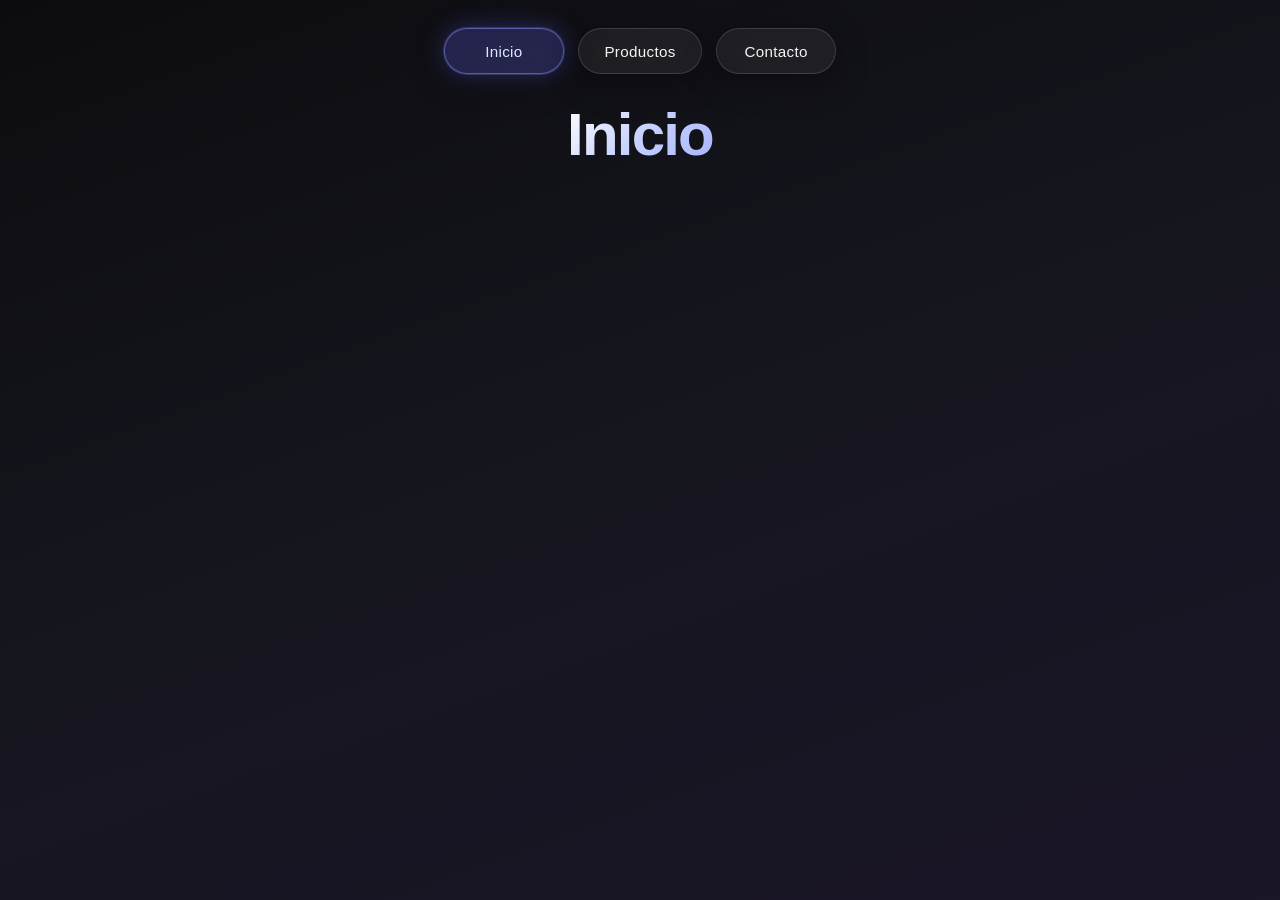
==== index.html @ f9315871 "Add files via upload" ====
<!DOCTYPE html>
<html lang="es">
<head>
  <meta charset="UTF-8">
  <meta name="viewport" content="width=device-width, initial-scale=1.0">
  <title>Inicio</title>
  <link rel="stylesheet" href="styles.css">
</head>
<body>
  <main class="page">
    <nav class="nav-buttons" aria-label="Navegación principal">
      <a class="btn active" href="index.html">Inicio</a>
      <a class="btn" href="productos.html">Productos</a>
      <a class="btn" href="contacto.html">Contacto</a>
    </nav>
    <h1>Inicio</h1>
  </main>
</body>
</html>
---- styles.css ----
/* Sitio web sencillo — estilos compartidos */

*,
*::before,
*::after {
  box-sizing: border-box;
  margin: 0;
  padding: 0;
}

:root {
  --bg-start: #0c0c10;
  --bg-end: #16161f;
  --text: #f5f5f7;
  --btn-bg: rgba(255, 255, 255, 0.06);
  --btn-border: rgba(255, 255, 255, 0.14);
  --btn-hover-bg: rgba(255, 255, 255, 0.12);
  --btn-hover-border: rgba(255, 255, 255, 0.28);
  --btn-active-bg: rgba(99, 102, 241, 0.25);
  --btn-active-border: rgba(129, 140, 248, 0.55);
  --accent: #818cf8;
  --shadow: 0 8px 32px rgba(0, 0, 0, 0.35);
  --radius: 999px;
  --transition: 0.2s ease;
}

html {
  height: 100%;
}

body {
  min-height: 100%;
  font-family:
    -apple-system,
    BlinkMacSystemFont,
    "Segoe UI",
    Roboto,
    "Helvetica Neue",
    Arial,
    sans-serif;
  color: var(--text);
  background: linear-gradient(160deg, var(--bg-start) 0%, var(--bg-end) 50%, #1a1528 100%);
  background-attachment: fixed;
  display: flex;
  flex-direction: column;
  align-items: center;
  padding: 1.5rem 1.25rem 2rem;
  -webkit-font-smoothing: antialiased;
}

.page {
  width: 100%;
  max-width: 40rem;
  text-align: center;
  display: flex;
  flex-direction: column;
  align-items: center;
  gap: 1.75rem;
}

/* Navegación arriba */
.nav-buttons {
  display: flex;
  flex-wrap: wrap;
  justify-content: center;
  gap: 0.875rem;
  width: 100%;
  padding-top: 0.25rem;
}

.btn {
  display: inline-flex;
  align-items: center;
  justify-content: center;
  min-width: 7.5rem;
  padding: 0.85rem 1.6rem;
  font-size: 0.95rem;
  font-weight: 500;
  letter-spacing: 0.02em;
  color: var(--text);
  text-decoration: none;
  background: var(--btn-bg);
  border: 1px solid var(--btn-border);
  border-radius: var(--radius);
  box-shadow: var(--shadow);
  backdrop-filter: blur(8px);
  transition:
    background var(--transition),
    border-color var(--transition),
    transform var(--transition),
    box-shadow var(--transition);
  cursor: pointer;
}

.btn:hover {
  background: var(--btn-hover-bg);
  border-color: var(--btn-hover-border);
  transform: translateY(-2px);
  box-shadow: 0 12px 40px rgba(0, 0, 0, 0.4);
}

.btn:active {
  transform: translateY(0);
}

.btn:focus-visible {
  outline: 2px solid var(--accent);
  outline-offset: 3px;
}

/* Página actual — iluminado */
.btn.active {
  background: var(--btn-active-bg);
  border-color: var(--btn-active-border);
  color: #e0e7ff;
  box-shadow:
    0 0 0 1px rgba(129, 140, 248, 0.25),
    0 0 24px rgba(99, 102, 241, 0.35),
    var(--shadow);
}

.btn.active:hover {
  background: rgba(99, 102, 241, 0.35);
  border-color: rgba(165, 180, 252, 0.7);
  transform: none;
}

/* Título debajo de los botones */
h1 {
  font-size: clamp(2.5rem, 8vw, 3.75rem);
  font-weight: 700;
  letter-spacing: -0.03em;
  line-height: 1.1;
  background: linear-gradient(135deg, #ffffff 0%, #c7d2fe 50%, #a5b4fc 100%);
  -webkit-background-clip: text;
  background-clip: text;
  -webkit-text-fill-color: transparent;
}
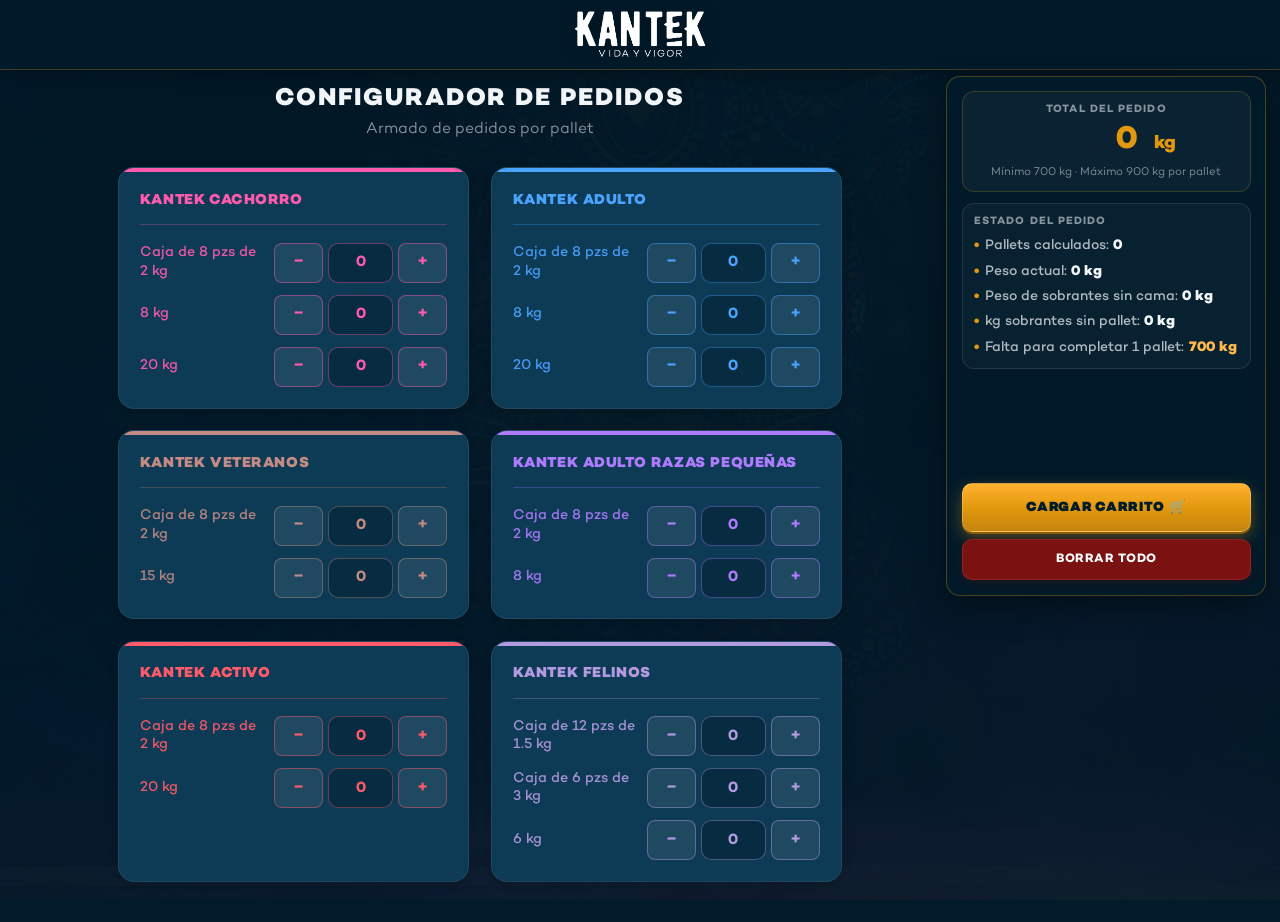
==== commit 323534d6: "Add files via upload Página de pedidos" ====
--- a/index.html
+++ b/index.html
@@ -3,17 +3,1322 @@
 <head>
   <meta charset="UTF-8">
   <meta name="viewport" content="width=device-width, initial-scale=1.0">
-  <title>Inicio</title>
+  <title>KANTEK · Configurador de Pedidos</title>
   <link rel="stylesheet" href="styles.css">
 </head>
-<body>
-  <main class="page">
-    <nav class="nav-buttons" aria-label="Navegación principal">
-      <a class="btn active" href="index.html">Inicio</a>
-      <a class="btn" href="productos.html">Productos</a>
-      <a class="btn" href="contacto.html">Contacto</a>
-    </nav>
-    <h1>Inicio</h1>
+<body class="configurador">
+  <div class="page-bg" aria-hidden="true"></div>
+
+  <header class="top-bar">
+    <img
+      class="top-bar-logo"
+      src="assets/kantek-logo.png"
+      alt="KANTEK"
+      width="180"
+      height="68"
+    >
+  </header>
+
+  <aside class="sidebar" aria-label="Resumen y acciones del pedido">
+    <div class="sidebar-section sidebar-total-block">
+      <span class="resumen-label">Total del pedido</span>
+      <span class="resumen-valor">
+        <span class="total-kg-slot"><span id="total-kg">0</span></span>
+        <span class="total-kg-unit">kg</span>
+      </span>
+      <span class="resumen-limites">Mínimo 700 kg · Máximo 900 kg por pallet</span>
+    </div>
+
+    <div
+      id="pallet-status"
+      class="pallet-status pallet-status--empty"
+      role="status"
+      aria-live="polite"
+    >
+      <p class="pallet-status__title">Estado del pedido</p>
+      <p class="pallet-status__body">Agrega productos para ver el armado por pallets.</p>
+    </div>
+
+    <div class="sidebar-actions">
+      <button type="button" class="btn-cargar" id="btn-cargar">CARGAR CARRITO 🛒</button>
+      <button type="button" class="btn-borrar" id="btn-borrar">BORRAR TODO</button>
+    </div>
+  </aside>
+
+  <div
+    id="validacion-msg"
+    class="validacion-msg"
+    role="status"
+    aria-live="polite"
+    hidden
+  ></div>
+
+  <main class="config-page">
+    <div class="page-intro">
+      <h1 class="config-title">Configurador de Pedidos</h1>
+      <p class="config-subtitle">Armado de pedidos por pallet</p>
+    </div>
+
+    <section class="productos" aria-label="Productos disponibles">
+      <!-- KANTEK Cachorro -->
+      <article class="producto-card" data-line="cachorro">
+        <div class="producto-card__accent" aria-hidden="true"></div>
+        <h2 class="producto-nombre">KANTEK Cachorro</h2>
+        <div class="presentaciones">
+          <div class="presentacion">
+            <span class="presentacion-peso">Caja de 8 pzs de 2 kg</span>
+            <div class="qty-controls">
+              <button type="button" class="btn-qty btn-minus" tabindex="-1" aria-label="Restar cantidad">−</button>
+              <input type="number" min="0" step="1" value="0" data-product="cachorro" data-kg="16" data-piece-kg="2" aria-label="Cantidad de cajas KANTEK Cachorro 2 kg">
+              <button type="button" class="btn-qty btn-plus" tabindex="-1" aria-label="Sumar cantidad">+</button>
+            </div>
+          </div>
+          <div class="presentacion">
+            <span class="presentacion-peso">8 kg</span>
+            <div class="qty-controls">
+              <button type="button" class="btn-qty btn-minus" tabindex="-1" aria-label="Restar cantidad">−</button>
+              <input type="number" min="0" step="1" value="0" data-product="cachorro" data-kg="8" data-piece-kg="8" aria-label="Cantidad de bolsas KANTEK Cachorro 8 kg">
+              <button type="button" class="btn-qty btn-plus" tabindex="-1" aria-label="Sumar cantidad">+</button>
+            </div>
+          </div>
+          <div class="presentacion">
+            <span class="presentacion-peso">20 kg</span>
+            <div class="qty-controls">
+              <button type="button" class="btn-qty btn-minus" tabindex="-1" aria-label="Restar cantidad">−</button>
+              <input type="number" min="0" step="1" value="0" data-product="cachorro" data-kg="20" data-piece-kg="20" aria-label="Cantidad de bolsas KANTEK Cachorro 20 kg">
+              <button type="button" class="btn-qty btn-plus" tabindex="-1" aria-label="Sumar cantidad">+</button>
+            </div>
+          </div>
+        </div>
+      </article>
+
+      <!-- KANTEK Adulto -->
+      <article class="producto-card" data-line="adulto">
+        <div class="producto-card__accent" aria-hidden="true"></div>
+        <h2 class="producto-nombre">KANTEK Adulto</h2>
+        <div class="presentaciones">
+          <div class="presentacion">
+            <span class="presentacion-peso">Caja de 8 pzs de 2 kg</span>
+            <div class="qty-controls">
+              <button type="button" class="btn-qty btn-minus" tabindex="-1" aria-label="Restar cantidad">−</button>
+              <input type="number" min="0" step="1" value="0" data-product="adulto" data-kg="16" data-piece-kg="2" aria-label="Cantidad de cajas KANTEK Adulto 2 kg">
+              <button type="button" class="btn-qty btn-plus" tabindex="-1" aria-label="Sumar cantidad">+</button>
+            </div>
+          </div>
+          <div class="presentacion">
+            <span class="presentacion-peso">8 kg</span>
+            <div class="qty-controls">
+              <button type="button" class="btn-qty btn-minus" tabindex="-1" aria-label="Restar cantidad">−</button>
+              <input type="number" min="0" step="1" value="0" data-product="adulto" data-kg="8" data-piece-kg="8" aria-label="Cantidad de bolsas KANTEK Adulto 8 kg">
+              <button type="button" class="btn-qty btn-plus" tabindex="-1" aria-label="Sumar cantidad">+</button>
+            </div>
+          </div>
+          <div class="presentacion">
+            <span class="presentacion-peso">20 kg</span>
+            <div class="qty-controls">
+              <button type="button" class="btn-qty btn-minus" tabindex="-1" aria-label="Restar cantidad">−</button>
+              <input type="number" min="0" step="1" value="0" data-product="adulto" data-kg="20" data-piece-kg="20" aria-label="Cantidad de bolsas KANTEK Adulto 20 kg">
+              <button type="button" class="btn-qty btn-plus" tabindex="-1" aria-label="Sumar cantidad">+</button>
+            </div>
+          </div>
+        </div>
+      </article>
+
+      <!-- KANTEK Veteranos -->
+      <article class="producto-card" data-line="veteranos">
+        <div class="producto-card__accent" aria-hidden="true"></div>
+        <h2 class="producto-nombre">KANTEK Veteranos</h2>
+        <div class="presentaciones">
+          <div class="presentacion">
+            <span class="presentacion-peso">Caja de 8 pzs de 2 kg</span>
+            <div class="qty-controls">
+              <button type="button" class="btn-qty btn-minus" tabindex="-1" aria-label="Restar cantidad">−</button>
+              <input type="number" min="0" step="1" value="0" data-product="veteranos" data-kg="16" data-piece-kg="2" aria-label="Cantidad de cajas KANTEK Veteranos 2 kg">
+              <button type="button" class="btn-qty btn-plus" tabindex="-1" aria-label="Sumar cantidad">+</button>
+            </div>
+          </div>
+          <div class="presentacion">
+            <span class="presentacion-peso">15 kg</span>
+            <div class="qty-controls">
+              <button type="button" class="btn-qty btn-minus" tabindex="-1" aria-label="Restar cantidad">−</button>
+              <input type="number" min="0" step="1" value="0" data-product="veteranos" data-kg="15" data-piece-kg="15" aria-label="Cantidad de bolsas KANTEK Veteranos 15 kg">
+              <button type="button" class="btn-qty btn-plus" tabindex="-1" aria-label="Sumar cantidad">+</button>
+            </div>
+          </div>
+        </div>
+      </article>
+
+      <!-- KANTEK Adulto Razas Pequeñas -->
+      <article class="producto-card" data-line="razas-pequenas">
+        <div class="producto-card__accent" aria-hidden="true"></div>
+        <h2 class="producto-nombre">KANTEK Adulto Razas Pequeñas</h2>
+        <div class="presentaciones">
+          <div class="presentacion">
+            <span class="presentacion-peso">Caja de 8 pzs de 2 kg</span>
+            <div class="qty-controls">
+              <button type="button" class="btn-qty btn-minus" tabindex="-1" aria-label="Restar cantidad">−</button>
+              <input type="number" min="0" step="1" value="0" data-product="razas-pequenas" data-kg="16" data-piece-kg="2" aria-label="Cantidad de cajas KANTEK Adulto Razas Pequeñas 2 kg">
+              <button type="button" class="btn-qty btn-plus" tabindex="-1" aria-label="Sumar cantidad">+</button>
+            </div>
+          </div>
+          <div class="presentacion">
+            <span class="presentacion-peso">8 kg</span>
+            <div class="qty-controls">
+              <button type="button" class="btn-qty btn-minus" tabindex="-1" aria-label="Restar cantidad">−</button>
+              <input type="number" min="0" step="1" value="0" data-product="razas-pequenas" data-kg="8" data-piece-kg="8" aria-label="Cantidad de bolsas KANTEK Adulto Razas Pequeñas 8 kg">
+              <button type="button" class="btn-qty btn-plus" tabindex="-1" aria-label="Sumar cantidad">+</button>
+            </div>
+          </div>
+        </div>
+      </article>
+
+      <!-- KANTEK Activo -->
+      <article class="producto-card" data-line="activo">
+        <div class="producto-card__accent" aria-hidden="true"></div>
+        <h2 class="producto-nombre">KANTEK Activo</h2>
+        <div class="presentaciones">
+          <div class="presentacion">
+            <span class="presentacion-peso">Caja de 8 pzs de 2 kg</span>
+            <div class="qty-controls">
+              <button type="button" class="btn-qty btn-minus" tabindex="-1" aria-label="Restar cantidad">−</button>
+              <input type="number" min="0" step="1" value="0" data-product="activo" data-kg="16" data-piece-kg="2" aria-label="Cantidad de cajas KANTEK Activo 2 kg">
+              <button type="button" class="btn-qty btn-plus" tabindex="-1" aria-label="Sumar cantidad">+</button>
+            </div>
+          </div>
+          <div class="presentacion">
+            <span class="presentacion-peso">20 kg</span>
+            <div class="qty-controls">
+              <button type="button" class="btn-qty btn-minus" tabindex="-1" aria-label="Restar cantidad">−</button>
+              <input type="number" min="0" step="1" value="0" data-product="activo" data-kg="20" data-piece-kg="20" aria-label="Cantidad de bolsas KANTEK Activo 20 kg">
+              <button type="button" class="btn-qty btn-plus" tabindex="-1" aria-label="Sumar cantidad">+</button>
+            </div>
+          </div>
+        </div>
+      </article>
+
+      <!-- KANTEK Felinos -->
+      <article class="producto-card" data-line="felinos">
+        <div class="producto-card__accent" aria-hidden="true"></div>
+        <h2 class="producto-nombre">KANTEK Felinos</h2>
+        <div class="presentaciones">
+          <div class="presentacion">
+            <span class="presentacion-peso">Caja de 12 pzs de 1.5 kg</span>
+            <div class="qty-controls">
+              <button type="button" class="btn-qty btn-minus" tabindex="-1" aria-label="Restar cantidad">−</button>
+              <input type="number" min="0" step="1" value="0" data-product="felinos" data-kg="18" data-piece-kg="1.5" aria-label="Cantidad de cajas KANTEK Felinos 1.5 kg">
+              <button type="button" class="btn-qty btn-plus" tabindex="-1" aria-label="Sumar cantidad">+</button>
+            </div>
+          </div>
+          <div class="presentacion">
+            <span class="presentacion-peso">Caja de 6 pzs de 3 kg</span>
+            <div class="qty-controls">
+              <button type="button" class="btn-qty btn-minus" tabindex="-1" aria-label="Restar cantidad">−</button>
+              <input type="number" min="0" step="1" value="0" data-product="felinos" data-kg="18" data-piece-kg="3" aria-label="Cantidad de cajas KANTEK Felinos 3 kg">
+              <button type="button" class="btn-qty btn-plus" tabindex="-1" aria-label="Sumar cantidad">+</button>
+            </div>
+          </div>
+          <div class="presentacion">
+            <span class="presentacion-peso">6 kg</span>
+            <div class="qty-controls">
+              <button type="button" class="btn-qty btn-minus" tabindex="-1" aria-label="Restar cantidad">−</button>
+              <input type="number" min="0" step="1" value="0" data-product="felinos" data-kg="6" data-piece-kg="6" aria-label="Cantidad de bolsas KANTEK Felinos 6 kg">
+              <button type="button" class="btn-qty btn-plus" tabindex="-1" aria-label="Sumar cantidad">+</button>
+            </div>
+          </div>
+        </div>
+      </article>
+    </section>
   </main>
+
+  <!-- Modal cargar carrito -->
+  <div
+    id="modal-finalizar"
+    class="modal"
+    hidden
+    role="dialog"
+    aria-modal="true"
+    aria-labelledby="modal-finalizar-titulo"
+  >
+    <div class="modal__backdrop" data-modal-close></div>
+    <div class="modal__panel">
+      <h2 id="modal-finalizar-titulo" class="modal__title">Cargar carrito</h2>
+      <div class="modal__summary">
+        <p class="modal__summary-line">
+          Cantidad de tarimas:
+          <strong id="modal-tarimas">0</strong>
+        </p>
+        <p class="modal__summary-line">
+          Total de kilogramos:
+          <strong id="modal-total-kg">0</strong> kg
+        </p>
+        <p class="modal__summary-line">
+          kg sobrantes sin pallet:
+          <strong id="modal-sobrantes-pallet">0</strong> kg
+        </p>
+      </div>
+      <p id="modal-alerta-sobrantes" class="modal__alerta" hidden>
+        ALERTA: Los kg sin pallet se enviarán en un pallet aparte con cobro de flete completo.
+      </p>
+      <p class="modal__text" id="modal-finalizar-texto">
+        ¿Confirmas cargar este pedido al carrito?
+      </p>
+      <div class="modal__actions">
+        <button type="button" class="btn-modal btn-modal--confirm" id="btn-modal-si">
+          Sí, cargar.
+        </button>
+        <button type="button" class="btn-modal btn-modal--cancel" id="btn-modal-no" data-modal-close>
+          Cancelar
+        </button>
+      </div>
+    </div>
+  </div>
+
+  <script src="https://cdn.sheetjs.com/xlsx-0.20.3/package/dist/xlsx.full.min.js"></script>
+  <script>
+    (function () {
+      const MIN_PALLET_KG = 700;
+      const MAX_PALLET_KG = 900;
+      const TARIMA_M = 0.13;
+      const MAX_PALLET_HEIGHT_M = 1.7;
+      const MAX_STACK_M = MAX_PALLET_HEIGHT_M - TARIMA_M; // 1.57 m de camas
+
+      /**
+       * Definición de camas / medias camas.
+       * qty = unidades del configurador (bolsas o cajas según tipo).
+       * Las medias camas usan la misma altura de capa que la cama completa.
+       */
+      const BED_TYPES = [
+        {
+          id: 'A',
+          invKey: 'bag20',
+          fullQty: 5,
+          halfQty: 0,
+          height: 0.16,
+          unitKg: 20,
+          name: 'Cama A',
+          unitName: 'piezas de 20 kg',
+        },
+        {
+          id: 'B',
+          invKey: 'bag15',
+          fullQty: 6,
+          halfQty: 3,
+          height: 0.12,
+          unitKg: 15,
+          name: 'Cama B',
+          unitName: 'piezas de 15 kg',
+        },
+        {
+          id: 'C',
+          invKey: 'bag8',
+          fullQty: 8,
+          halfQty: 4,
+          height: 0.12,
+          unitKg: 8,
+          name: 'Cama C',
+          unitName: 'piezas de 8 kg',
+        },
+        {
+          id: 'D',
+          invKey: 'bag6',
+          fullQty: 12,
+          halfQty: 6,
+          height: 0.12,
+          unitKg: 6,
+          name: 'Cama D',
+          unitName: 'piezas de 6 kg',
+        },
+        {
+          id: 'E',
+          invKey: 'box2',
+          fullQty: 6,
+          halfQty: 3,
+          height: 0.24,
+          unitKg: 16, // caja de 8 × 2 kg
+          name: 'Cama E',
+          unitName: 'cajas de 2 kg',
+        },
+        {
+          id: 'F',
+          invKey: 'box1_5',
+          fullQty: 6,
+          halfQty: 3,
+          height: 0.24,
+          unitKg: 18, // caja de 12 × 1.5 kg
+          name: 'Cama F',
+          unitName: 'cajas de 1.5 kg',
+        },
+        {
+          id: 'G',
+          invKey: 'box3',
+          fullQty: 6,
+          halfQty: 3,
+          height: 0.24,
+          unitKg: 18, // caja de 6 × 3 kg
+          name: 'Cama G',
+          unitName: 'cajas de 3 kg',
+        },
+      ];
+
+      const inputs = document.querySelectorAll('.presentaciones input[type="number"]');
+      const totalEl = document.getElementById('total-kg');
+      const palletStatusEl = document.getElementById('pallet-status');
+      const btnBorrar = document.getElementById('btn-borrar');
+      const btnCargar = document.getElementById('btn-cargar');
+      const msgEl = document.getElementById('validacion-msg');
+      const modal = document.getElementById('modal-finalizar');
+      const modalTotalEl = document.getElementById('modal-total-kg');
+      const modalTarimasEl = document.getElementById('modal-tarimas');
+      const modalSobrantesEl = document.getElementById('modal-sobrantes-pallet');
+      const modalAlertaSobrantes = document.getElementById('modal-alerta-sobrantes');
+      const btnModalSi = document.getElementById('btn-modal-si');
+
+      /** Formatea números con coma en millares (ej. 1,200 o 1,234.5). */
+      function formatNumber(value) {
+        const n = Number(value);
+        if (isNaN(n)) return '0';
+
+        const isInt = Number.isInteger(n) || Math.abs(n - Math.round(n)) < 1e-9;
+        const fixed = isInt ? String(Math.round(n)) : n.toFixed(1).replace(/\.0$/, '');
+        const parts = fixed.split('.');
+        parts[0] = parts[0].replace(/\B(?=(\d{3})+(?!\d))/g, ',');
+        return parts.join('.');
+      }
+
+      function formatKg(value) {
+        return formatNumber(value);
+      }
+
+      function roundKg(value) {
+        return Math.round(value * 10) / 10;
+      }
+
+      function palletWord(n) {
+        return n === 1 ? 'pallet' : 'pallets';
+      }
+
+      /**
+       * N pallets válidos si N*700 <= total <= N*900.
+       * Devuelve el mayor N válido, o 0 si no hay ninguno.
+       */
+      function getValidPalletCount(total) {
+        if (total < MIN_PALLET_KG) return 0;
+        const maxN = Math.floor(total / MIN_PALLET_KG);
+        const minN = Math.ceil(total / MAX_PALLET_KG);
+        if (minN > maxN || maxN < 1) return 0;
+        for (let n = maxN; n >= minN; n--) {
+          if (total >= n * MIN_PALLET_KG && total <= n * MAX_PALLET_KG) {
+            return n;
+          }
+        }
+        return 0;
+      }
+
+      /**
+       * Pallets completos (flete subsidiado): cada uno entre 700 y 900 kg.
+       * - Si el total cae en un rango válido N×700…N×900 → N.
+       * - Si no: se pueden llenar floor(total/700) pallets hasta 900 kg c/u.
+       */
+      function getPalletsCompletos(total) {
+        if (total < MIN_PALLET_KG) return 0;
+        const validN = getValidPalletCount(total);
+        if (validN >= 1) return validN;
+        return Math.floor(total / MIN_PALLET_KG);
+      }
+
+      /** @deprecated alias */
+      function getCompletePalletCount(total) {
+        return getPalletsCompletos(total);
+      }
+
+      /**
+       * kg sobrantes sin pallet completo (pallet incompleto, flete completo).
+       * Tras armar el máximo de pallets completos (máx. 900 kg c/u), el resto.
+       * Si el total ya forma N pallets válidos → 0.
+       */
+      function getKgSobrantesSinPallet(total) {
+        if (total <= 0) return 0;
+        if (getValidPalletCount(total) >= 1) return 0;
+
+        const completos = getPalletsCompletos(total);
+        if (completos < 1) {
+          // Todo el peso es un pallet incompleto (no llega a 700 kg)
+          return roundKg(total);
+        }
+
+        const maxLoadCompletos = completos * MAX_PALLET_KG;
+        return roundKg(Math.max(0, total - maxLoadCompletos));
+      }
+
+      /**
+       * Pallets calculados = pallets completos + 1 si hay sobrantes (pallet incompleto).
+       */
+      function getPalletsCalculados(total) {
+        const completos = getPalletsCompletos(total);
+        const sobrantes = getKgSobrantesSinPallet(total);
+        return completos + (sobrantes > 0 ? 1 : 0);
+      }
+
+      /**
+       * kg que faltan para el siguiente número de pallets COMPLETOS
+       * (no considera el pallet incompleto de sobrantes).
+       */
+      function getFaltanParaSiguienteCompleto(total) {
+        const completos = getPalletsCompletos(total);
+        const nextCompletos = completos + 1;
+        const nextMin = nextCompletos * MIN_PALLET_KG;
+        return {
+          nextN: nextCompletos,
+          faltan: roundKg(Math.max(0, nextMin - total)),
+        };
+      }
+
+      function normalizeValue(input) {
+        const n = parseInt(input.value, 10);
+        if (isNaN(n) || n < 0) {
+          input.value = 0;
+          return 0;
+        }
+        input.value = n;
+        return n;
+      }
+
+      function getTotalKg() {
+        let total = 0;
+        inputs.forEach(function (input) {
+          const qty = parseInt(input.value, 10);
+          const kg = parseFloat(input.dataset.kg);
+          if (!isNaN(qty) && qty > 0 && !isNaN(kg)) {
+            total += qty * kg;
+          }
+        });
+        return Math.round(total * 10) / 10;
+      }
+
+      /** Inventario agrupado por tipo de presentación (cama). */
+      function getInventoryByBedType() {
+        const inv = {
+          bag20: 0,
+          bag15: 0,
+          bag8: 0,
+          bag6: 0,
+          box2: 0,
+          box1_5: 0,
+          box3: 0,
+        };
+
+        inputs.forEach(function (input) {
+          const qty = parseInt(input.value, 10);
+          if (isNaN(qty) || qty <= 0) return;
+          const pieceKg = parseFloat(input.dataset.pieceKg);
+          if (pieceKg === 20) inv.bag20 += qty;
+          else if (pieceKg === 15) inv.bag15 += qty;
+          else if (pieceKg === 8) inv.bag8 += qty;
+          else if (pieceKg === 6) inv.bag6 += qty;
+          else if (pieceKg === 2) inv.box2 += qty;
+          else if (pieceKg === 1.5) inv.box1_5 += qty;
+          else if (pieceKg === 3) inv.box3 += qty;
+        });
+
+        return inv;
+      }
+
+      /**
+       * Convierte inventario en camas y medias camas.
+       * Devuelve { beds, leftovers, summary }.
+       */
+      function buildBedsFromInventory(inv) {
+        const beds = [];
+        const leftovers = [];
+        const summary = [];
+
+        BED_TYPES.forEach(function (def) {
+          let qty = inv[def.invKey] || 0;
+          if (qty <= 0) return;
+
+          const fullCount = Math.floor(qty / def.fullQty);
+          qty -= fullCount * def.fullQty;
+
+          let halfCount = 0;
+          if (def.halfQty > 0 && qty >= def.halfQty) {
+            halfCount = Math.floor(qty / def.halfQty);
+            // como media es la mitad de full, a lo sumo 1 media tras restar fulls
+            if (halfCount > 1) halfCount = 1;
+            qty -= halfCount * def.halfQty;
+          }
+
+          for (let i = 0; i < fullCount; i++) {
+            beds.push({
+              id: def.id,
+              name: def.name,
+              half: false,
+              height: def.height,
+              label: def.name + ' completa',
+            });
+          }
+          for (let i = 0; i < halfCount; i++) {
+            beds.push({
+              id: def.id,
+              name: def.name,
+              half: true,
+              height: def.height,
+              label: 'Media ' + def.name,
+            });
+          }
+
+          if (fullCount > 0 || halfCount > 0) {
+            summary.push({
+              id: def.id,
+              full: fullCount,
+              half: halfCount,
+              name: def.name,
+            });
+          }
+
+          if (qty > 0) {
+            leftovers.push({
+              id: def.id,
+              qty: qty,
+              unitKg: def.unitKg,
+              unitName: def.unitName,
+              name: def.name,
+              fullQty: def.fullQty,
+              halfQty: def.halfQty,
+            });
+          }
+        });
+
+        return { beds: beds, leftovers: leftovers, summary: summary };
+      }
+
+      /** Kilogramos de unidades que no forman cama ni media cama. */
+      function getLeftoverWeightKg() {
+        const inv = getInventoryByBedType();
+        const built = buildBedsFromInventory(inv);
+        let kg = 0;
+        built.leftovers.forEach(function (lo) {
+          kg += lo.qty * (lo.unitKg || 0);
+        });
+        return roundKg(kg);
+      }
+
+      function formatHeight(m) {
+        return (Math.round(m * 100) / 100).toFixed(2) + ' m';
+      }
+
+      function roundMeters(m) {
+        return Math.round(m * 100) / 100;
+      }
+
+      /**
+       * Reparte todas las camas entre `numPallets` pallets de forma equilibrada
+       * (siempre al pallet con menor altura de camas acumulada).
+       * Cada pallet: altura total = suma de camas + tarima (0.13 m).
+       */
+      function distributeBedsToPallets(beds, numPallets) {
+        const n = Math.max(1, numPallets || 1);
+        const sorted = beds.slice().sort(function (a, b) {
+          return b.height - a.height;
+        });
+
+        const pallets = [];
+        for (let i = 0; i < n; i++) {
+          pallets.push({
+            stackM: 0,
+            totalM: TARIMA_M,
+            beds: [],
+          });
+        }
+
+        sorted.forEach(function (bed) {
+          let best = 0;
+          for (let p = 1; p < pallets.length; p++) {
+            if (pallets[p].stackM < pallets[best].stackM) best = p;
+          }
+          pallets[best].stackM = roundMeters(pallets[best].stackM + bed.height);
+          pallets[best].totalM = roundMeters(pallets[best].stackM + TARIMA_M);
+          pallets[best].beds.push(bed);
+        });
+
+        return pallets;
+      }
+
+      /**
+       * Calcula armado de camas + reparto en pallets.
+       * targetPallets: N preferido (masa válida o pallets posibles); si null, usa mínimo por altura.
+       */
+      function computePalletHeights(targetPallets) {
+        const inv = getInventoryByBedType();
+        const built = buildBedsFromInventory(inv);
+
+        if (built.beds.length === 0) {
+          return {
+            ok: false,
+            pallets: [],
+            leftovers: built.leftovers,
+            summary: built.summary,
+            note: built.leftovers.length
+              ? 'Unidades incompletas para camas'
+              : 'Sin camas',
+          };
+        }
+
+        let n = targetPallets;
+        if (n == null || n < 1) {
+          const totalStack = built.beds.reduce(function (s, b) {
+            return s + b.height;
+          }, 0);
+          n = Math.max(1, Math.ceil(totalStack / MAX_STACK_M - 1e-9));
+        }
+
+        const pallets = distributeBedsToPallets(built.beds, n);
+        const over = pallets.filter(function (p) {
+          return p.totalM > MAX_PALLET_HEIGHT_M + 1e-9;
+        });
+
+        return {
+          ok: built.leftovers.length === 0 && over.length === 0,
+          pallets: pallets,
+          leftovers: built.leftovers,
+          summary: built.summary,
+          over: over,
+          note:
+            built.leftovers.length > 0
+              ? 'Hay sobrantes sin cama'
+              : over.length > 0
+                ? 'Algún pallet supera 1.70 m'
+                : null,
+        };
+      }
+
+      /** Líneas con cantidad > 0, ordenadas por gramaje de pieza (mayor a menor). */
+      function getOrderLines() {
+        const lines = [];
+        document.querySelectorAll('.producto-card').forEach(function (card) {
+          const productEl = card.querySelector('.producto-nombre');
+          const product = productEl ? productEl.textContent.trim() : '';
+          card.querySelectorAll('.presentacion').forEach(function (row) {
+            const input = row.querySelector('input[type="number"]');
+            if (!input) return;
+            const qty = parseInt(input.value, 10);
+            if (isNaN(qty) || qty <= 0) return;
+            const unitKg = parseFloat(input.dataset.kg);
+            const pieceKg = parseFloat(input.dataset.pieceKg);
+            const presentacionEl = row.querySelector('.presentacion-peso');
+            const presentacion = presentacionEl
+              ? presentacionEl.textContent.trim()
+              : '';
+            const lineKg = Math.round(qty * unitKg * 10) / 10;
+            lines.push({
+              product: product,
+              presentacion: presentacion,
+              qty: qty,
+              kg: lineKg,
+              pieceKg: isNaN(pieceKg) ? unitKg : pieceKg,
+            });
+          });
+        });
+        lines.sort(function (a, b) {
+          if (b.pieceKg !== a.pieceKg) return b.pieceKg - a.pieceKg;
+          return a.product.localeCompare(b.product, 'es');
+        });
+        return lines;
+      }
+
+      function clearValidationMessage() {
+        if (!msgEl) return;
+        msgEl.hidden = true;
+        msgEl.textContent = '';
+        msgEl.classList.remove('validacion-msg--ok', 'validacion-msg--error');
+      }
+
+      function flashTotal() {
+        if (!totalEl) return;
+        totalEl.classList.remove('total-kg--flash');
+        // Reinicia la animación aunque el valor no cambie de clase
+        void totalEl.offsetWidth;
+        totalEl.classList.add('total-kg--flash');
+        window.clearTimeout(flashTotal._t);
+        flashTotal._t = window.setTimeout(function () {
+          totalEl.classList.remove('total-kg--flash');
+        }, 550);
+      }
+
+      function setPalletStatusMode(mode) {
+        if (!palletStatusEl) return;
+        palletStatusEl.classList.remove(
+          'pallet-status--empty',
+          'pallet-status--ok',
+          'pallet-status--warn',
+          'pallet-status--error'
+        );
+        palletStatusEl.classList.add('pallet-status--' + mode);
+      }
+
+      function el(tag, className, text) {
+        const node = document.createElement(tag);
+        if (className) node.className = className;
+        if (text != null) node.textContent = text;
+        return node;
+      }
+
+      function row(label, value, valueClass) {
+        const line = el('div', 'pallet-status__row');
+        line.appendChild(el('span', 'pallet-status__label', label));
+        line.appendChild(el('span', valueClass || 'pallet-status__value', value));
+        return line;
+      }
+
+      function note(text) {
+        return el('p', 'pallet-status__note', text);
+      }
+
+      /** Panel en vivo de estado del pedido. */
+      function updateLivePalletStatus(total) {
+        if (!palletStatusEl) return;
+        palletStatusEl.innerHTML = '';
+        palletStatusEl.appendChild(
+          el('p', 'pallet-status__title', 'Estado del pedido')
+        );
+
+        const validN = getValidPalletCount(total);
+        const palletsCompletos = getPalletsCompletos(total);
+        const palletsCalculados = getPalletsCalculados(total);
+        const faltaInfo = getFaltanParaSiguienteCompleto(total);
+        const leftoverCamaKg = getLeftoverWeightKg();
+        const sobrantesSinPallet = getKgSobrantesSinPallet(total);
+
+        if (total <= 0) {
+          setPalletStatusMode('empty');
+        } else if (validN >= 1 && leftoverCamaKg === 0 && sobrantesSinPallet === 0) {
+          setPalletStatusMode('ok');
+        } else {
+          setPalletStatusMode('warn');
+        }
+
+        const list = el('ul', 'pallet-status__list');
+
+        function addItem(label, value, extraClass) {
+          const li = el(
+            'li',
+            'pallet-status__item' + (extraClass ? ' ' + extraClass : '')
+          );
+          li.appendChild(el('span', 'pallet-status__bullet', '•'));
+          const text = el('span', 'pallet-status__item-text');
+          text.appendChild(el('span', 'pallet-status__item-label', label + ' '));
+          text.appendChild(el('span', 'pallet-status__item-value', value));
+          li.appendChild(text);
+          list.appendChild(li);
+        }
+
+        addItem('Pallets calculados:', String(palletsCalculados));
+        addItem('Peso actual:', formatKg(total) + ' kg');
+        addItem(
+          'Peso de sobrantes sin cama:',
+          formatKg(leftoverCamaKg) + ' kg',
+          leftoverCamaKg > 0 ? 'is-warn' : ''
+        );
+        addItem(
+          'kg sobrantes sin pallet:',
+          formatKg(sobrantesSinPallet) + ' kg',
+          sobrantesSinPallet > 0 ? 'is-warn' : ''
+        );
+
+        addItem(
+          'Falta para completar ' +
+            faltaInfo.nextN +
+            ' ' +
+            palletWord(faltaInfo.nextN) +
+            ':',
+          formatKg(faltaInfo.faltan) + ' kg',
+          faltaInfo.faltan > 0 ? 'is-warn' : ''
+        );
+
+        palletStatusEl.appendChild(list);
+      }
+
+      function updateTotal() {
+        const total = getTotalKg();
+        const formatted = formatKg(total);
+        const changed = totalEl && totalEl.textContent !== formatted;
+        if (totalEl) {
+          totalEl.textContent = formatted;
+          if (changed) flashTotal();
+        }
+        updateLivePalletStatus(total);
+        clearValidationMessage();
+      }
+
+      /** Cantidad de tarimas para modal / Excel: pallets calculados. */
+      function getPalletsPosibles(total) {
+        return getPalletsCalculados(total);
+      }
+
+      /** Pallets completos para armar camas en Excel (sin el incompleto). */
+      function getPalletsParaCamas(total) {
+        const completos = getPalletsCompletos(total);
+        return completos >= 1 ? completos : 0;
+      }
+
+      function pieceKgToInvKey(pieceKg) {
+        if (pieceKg === 20) return 'bag20';
+        if (pieceKg === 15) return 'bag15';
+        if (pieceKg === 8) return 'bag8';
+        if (pieceKg === 6) return 'bag6';
+        if (pieceKg === 2) return 'box2';
+        if (pieceKg === 1.5) return 'box1_5';
+        if (pieceKg === 3) return 'box3';
+        return null;
+      }
+
+      /** Líneas del pedido con inventario por tipo de cama. */
+      function getDetailedOrderLines() {
+        const lines = [];
+        document.querySelectorAll('.producto-card').forEach(function (card) {
+          const productEl = card.querySelector('.producto-nombre');
+          const product = productEl ? productEl.textContent.trim() : '';
+          card.querySelectorAll('.presentacion').forEach(function (row) {
+            const input = row.querySelector('input[type="number"]');
+            if (!input) return;
+            const qty = parseInt(input.value, 10);
+            if (isNaN(qty) || qty <= 0) return;
+            const pieceKg = parseFloat(input.dataset.pieceKg);
+            const unitKg = parseFloat(input.dataset.kg);
+            const invKey = pieceKgToInvKey(pieceKg);
+            if (!invKey) return;
+            const presentacionEl = row.querySelector('.presentacion-peso');
+            const presentacion = presentacionEl
+              ? presentacionEl.textContent.trim()
+              : '';
+            lines.push({
+              product: product,
+              presentacion: presentacion,
+              qty: qty,
+              remaining: qty,
+              pieceKg: pieceKg,
+              unitKg: unitKg,
+              invKey: invKey,
+            });
+          });
+        });
+        return lines;
+      }
+
+      /**
+       * Toma `need` unidades del pool de un invKey, priorizando productos.
+       * Devuelve { product, presentacion, qty }[].
+       */
+      function takeFromPool(poolByKey, invKey, need) {
+        const taken = [];
+        let left = need;
+        const pool = poolByKey[invKey] || [];
+        for (let i = 0; i < pool.length && left > 0; i++) {
+          const line = pool[i];
+          if (line.remaining <= 0) continue;
+          const use = Math.min(line.remaining, left);
+          line.remaining -= use;
+          left -= use;
+          taken.push({
+            product: line.product,
+            presentacion: line.presentacion,
+            qty: use,
+          });
+        }
+        return { items: taken, shortfall: left };
+      }
+
+      /**
+       * Arma camas (y medias) conservando qué productos van en cada una.
+       * Cada cama: { id, half, height, items: [{product, presentacion, qty}] }
+       * leftovers: unidades que no formaron cama/media.
+       */
+      function buildBedsWithProducts() {
+        const lines = getDetailedOrderLines();
+        const poolByKey = {
+          bag20: [],
+          bag15: [],
+          bag8: [],
+          bag6: [],
+          box2: [],
+          box1_5: [],
+          box3: [],
+        };
+        lines.forEach(function (line) {
+          poolByKey[line.invKey].push(line);
+        });
+
+        const beds = [];
+
+        BED_TYPES.forEach(function (def) {
+          const pool = poolByKey[def.invKey];
+          let available = pool.reduce(function (s, l) {
+            return s + l.remaining;
+          }, 0);
+
+          while (available >= def.fullQty) {
+            const result = takeFromPool(poolByKey, def.invKey, def.fullQty);
+            if (result.shortfall > 0) break;
+            beds.push({
+              id: def.id,
+              half: false,
+              height: def.height,
+              items: result.items,
+            });
+            available -= def.fullQty;
+          }
+
+          if (def.halfQty > 0 && available >= def.halfQty) {
+            const result = takeFromPool(poolByKey, def.invKey, def.halfQty);
+            if (result.shortfall === 0) {
+              beds.push({
+                id: def.id,
+                half: true,
+                height: def.height,
+                items: result.items,
+              });
+            }
+          }
+        });
+
+        // Orden alfabético de tipo de cama (A…G); medias del mismo tipo después de completas
+        beds.sort(function (a, b) {
+          if (a.id !== b.id) return a.id.localeCompare(b.id);
+          return (a.half ? 1 : 0) - (b.half ? 1 : 0);
+        });
+
+        // Sobrantes sin cama (unidades que no entraron en cama/media)
+        const leftoverItems = [];
+        Object.keys(poolByKey).forEach(function (key) {
+          poolByKey[key].forEach(function (line) {
+            if (line.remaining > 0) {
+              leftoverItems.push({
+                product: line.product,
+                presentacion: line.presentacion,
+                qty: line.remaining,
+                unitKg: line.unitKg,
+              });
+            }
+          });
+        });
+
+        return { beds: beds, leftoverItems: leftoverItems };
+      }
+
+      /**
+       * Fusiona filas del mismo producto + presentación (solo dentro de una cama).
+       */
+      function mergeBedItems(items) {
+        const merged = {};
+        const order = [];
+        items.forEach(function (item) {
+          const key = item.product + '\0' + item.presentacion;
+          if (!merged[key]) {
+            merged[key] = {
+              product: item.product,
+              presentacion: item.presentacion,
+              qty: 0,
+            };
+            order.push(key);
+          }
+          merged[key].qty += item.qty;
+        });
+        return order.map(function (key) {
+          return merged[key];
+        });
+      }
+
+      /**
+       * Reparte camas en tarimas (pallets) de forma equilibrada por altura.
+       * Dentro de cada tarima, reordena camas A→G.
+       * Si hay kg sobrantes sin pallet (o unidades sin cama), se agrega
+       * "Tarima de sobrantes (sin pallet completo)".
+       */
+      function buildTarimasForExport() {
+        const total = getTotalKg();
+        // Camas solo en pallets completos; el incompleto va a tarima de sobrantes
+        const palletsCompletos = getPalletsCompletos(total);
+        const sobrantesSinPallet = getKgSobrantesSinPallet(total);
+        const built = buildBedsWithProducts();
+        const beds = built.beds;
+        const leftoverItems = built.leftoverItems || [];
+
+        const n = palletsCompletos >= 1 ? palletsCompletos : 0;
+
+        const tarimas = [];
+        let sobrantesItems = leftoverItems.slice();
+
+        if (beds.length > 0 && n >= 1) {
+          // Camas en pallets completos numerados
+          distributeBedsToPallets(beds, n).forEach(function (p, idx) {
+            const sortedBeds = p.beds.slice().sort(function (a, b) {
+              if (a.id !== b.id) return a.id.localeCompare(b.id);
+              return (a.half ? 1 : 0) - (b.half ? 1 : 0);
+            });
+            tarimas.push({
+              title: 'Tarima ' + (idx + 1),
+              beds: sortedBeds,
+              isSobrantes: false,
+            });
+          });
+        } else if (beds.length > 0 && n === 0) {
+          // No hay pallets completos: todo va a tarima de sobrantes (por cama A→G)
+          // se maneja abajo con beds en isSobrantes
+        }
+
+        // Tarima de sobrantes (pallet incompleto con flete completo)
+        if (leftoverItems.length > 0 || sobrantesSinPallet > 0 || (beds.length > 0 && n === 0)) {
+          tarimas.push({
+            title: 'Tarima de sobrantes (sin pallet completo)',
+            beds: n === 0 ? beds : [],
+            isSobrantes: true,
+            leftoverItems: sobrantesItems,
+          });
+        }
+
+        return {
+          tarimas: tarimas,
+          totalKg: total,
+          tarimasCount: tarimas.filter(function (t) {
+            return !t.isSobrantes;
+          }).length,
+          sobrantesSinPallet: sobrantesSinPallet,
+        };
+      }
+
+      function openModal() {
+        const total = getTotalKg();
+        const tarimasCount = getPalletsPosibles(total);
+        const sobrantesSinPallet = getKgSobrantesSinPallet(total);
+
+        if (modalTotalEl) {
+          modalTotalEl.textContent = formatKg(total);
+        }
+        if (modalTarimasEl) {
+          modalTarimasEl.textContent = formatNumber(tarimasCount);
+        }
+        if (modalSobrantesEl) {
+          modalSobrantesEl.textContent = formatKg(sobrantesSinPallet);
+        }
+        if (modalAlertaSobrantes) {
+          modalAlertaSobrantes.hidden = sobrantesSinPallet <= 0;
+        }
+
+        if (!modal) return;
+        modal.hidden = false;
+        document.body.classList.add('modal-open');
+        if (btnModalSi) btnModalSi.focus();
+      }
+
+      function closeModal() {
+        if (!modal) return;
+        modal.hidden = true;
+        document.body.classList.remove('modal-open');
+      }
+
+      function fechaArchivo() {
+        const d = new Date();
+        const yyyy = d.getFullYear();
+        const mm = String(d.getMonth() + 1).padStart(2, '0');
+        const dd = String(d.getDate()).padStart(2, '0');
+        return yyyy + '-' + mm + '-' + dd;
+      }
+
+      function downloadExcelTarimas() {
+        if (typeof XLSX === 'undefined') {
+          alert(
+            'No se pudo cargar la librería de Excel. Revisa tu conexión a internet e inténtalo de nuevo.'
+          );
+          return;
+        }
+
+        const data = buildTarimasForExport();
+        const rows = [];
+
+        if (!data.tarimas.length) {
+          rows.push(['Sin productos armables en el pedido actual']);
+          rows.push([]);
+          rows.push(['Total de kilogramos', data.totalKg]);
+        } else {
+          data.tarimas.forEach(function (tarima) {
+            // Título de tarima
+            rows.push([tarima.title]);
+            rows.push(['Producto', 'Presentación', 'Cantidad de piezas']);
+
+            if (tarima.isSobrantes) {
+              // Camas enteras si no hubo pallets completos (orden A→G)
+              if (tarima.beds && tarima.beds.length > 0) {
+                tarima.beds.forEach(function (bed, bedIdx) {
+                  mergeBedItems(bed.items || []).forEach(function (m) {
+                    rows.push([m.product, m.presentacion, m.qty]);
+                  });
+                  if (bedIdx < tarima.beds.length - 1) {
+                    rows.push([]);
+                  }
+                });
+              }
+              // Unidades sueltas sin cama
+              const items = tarima.leftoverItems || [];
+              if (items.length > 0) {
+                if (tarima.beds && tarima.beds.length > 0) rows.push([]);
+                mergeBedItems(items).forEach(function (m) {
+                  rows.push([m.product, m.presentacion, m.qty]);
+                });
+              }
+            } else {
+              // Por cada cama en orden A→G: productos de ESA cama (sin mezclar)
+              tarima.beds.forEach(function (bed, bedIdx) {
+                mergeBedItems(bed.items || []).forEach(function (m) {
+                  rows.push([m.product, m.presentacion, m.qty]);
+                });
+                // Separador visual entre camas (sin escribir el nombre A–G)
+                if (bedIdx < tarima.beds.length - 1) {
+                  rows.push([]);
+                }
+              });
+            }
+
+            rows.push([]); // separador entre tarimas
+          });
+
+          rows.push(['Total de kilogramos', data.totalKg]);
+        }
+
+        const ws = XLSX.utils.aoa_to_sheet(rows);
+        ws['!cols'] = [{ wch: 40 }, { wch: 28 }, { wch: 20 }];
+
+        const wb = XLSX.utils.book_new();
+        XLSX.utils.book_append_sheet(wb, ws, 'Tarimas');
+        XLSX.writeFile(
+          wb,
+          'Pedido_KANTEK_Tarimas_' + fechaArchivo() + '.xlsx'
+        );
+      }
+
+      function confirmCargarCarrito() {
+        downloadExcelTarimas();
+        closeModal();
+      }
+
+      function adjustQty(input, delta) {
+        const current = normalizeValue(input);
+        const next = Math.max(0, current + delta);
+        input.value = next;
+        updateTotal();
+      }
+
+      function clearAll() {
+        inputs.forEach(function (input) {
+          input.value = 0;
+        });
+        updateTotal();
+      }
+
+      inputs.forEach(function (input) {
+        input.addEventListener('input', updateTotal);
+        input.addEventListener('change', function () {
+          normalizeValue(input);
+          updateTotal();
+        });
+      });
+
+      document.querySelectorAll('.presentacion').forEach(function (row) {
+        const input = row.querySelector('input[type="number"]');
+        const minus = row.querySelector('.btn-minus');
+        const plus = row.querySelector('.btn-plus');
+        if (!input || !minus || !plus) return;
+
+        minus.addEventListener('click', function () {
+          adjustQty(input, -1);
+        });
+        plus.addEventListener('click', function () {
+          adjustQty(input, 1);
+        });
+      });
+
+      if (btnBorrar) {
+        btnBorrar.addEventListener('click', clearAll);
+      }
+
+      if (btnCargar) {
+        btnCargar.addEventListener('click', openModal);
+      }
+
+      if (btnModalSi) {
+        btnModalSi.addEventListener('click', confirmCargarCarrito);
+      }
+
+      if (modal) {
+        modal.querySelectorAll('[data-modal-close]').forEach(function (el) {
+          el.addEventListener('click', closeModal);
+        });
+      }
+
+      /** Orden de Tab: valores → Cargar carrito → Borrar todo */
+      function getTabStops() {
+        const stops = Array.prototype.slice.call(inputs);
+        if (btnCargar) stops.push(btnCargar);
+        if (btnBorrar) stops.push(btnBorrar);
+        return stops;
+      }
+
+      function focusTabStop(el) {
+        if (!el) return;
+        el.focus();
+        if (el.tagName === 'INPUT' && typeof el.select === 'function') {
+          el.select();
+        }
+      }
+
+      document.addEventListener('keydown', function (e) {
+        if (e.key === 'Escape' && modal && !modal.hidden) {
+          closeModal();
+          return;
+        }
+
+        if (e.key !== 'Tab') return;
+
+        // Con el modal abierto, no interferir (queda el flujo del diálogo)
+        if (modal && !modal.hidden) return;
+
+        const stops = getTabStops();
+        if (!stops.length) return;
+
+        const active = document.activeElement;
+        let idx = stops.indexOf(active);
+
+        // Si el foco quedó en un botón +/- (p. ej. clic), saltar al input del renglón
+        if (
+          idx === -1 &&
+          active &&
+          active.classList &&
+          active.classList.contains('btn-qty')
+        ) {
+          const row = active.closest('.qty-controls');
+          const input = row ? row.querySelector('input[type="number"]') : null;
+          idx = input ? stops.indexOf(input) : -1;
+          if (idx === -1) {
+            e.preventDefault();
+            focusTabStop(stops[0]);
+            return;
+          }
+        }
+
+        if (idx === -1) {
+          // Primer Tab desde fuera del ciclo → primer valor
+          e.preventDefault();
+          focusTabStop(e.shiftKey ? stops[stops.length - 1] : stops[0]);
+          return;
+        }
+
+        e.preventDefault();
+        const nextIdx = e.shiftKey
+          ? (idx - 1 + stops.length) % stops.length
+          : (idx + 1) % stops.length;
+        focusTabStop(stops[nextIdx]);
+      });
+
+      updateTotal();
+    })();
+  </script>
 </body>
 </html>
--- a/styles.css
+++ b/styles.css
@@ -1,4 +1,155 @@
-/* Sitio web sencillo — estilos compartidos */
+/* ============================================================
+   KANTEK — Configurador de Pedidos B2B
+   Identidad: navy #011B2B · acento #e2980e · tipografía Campton
+   ============================================================ */
+
+/* ---------- Fuentes Campton ---------- */
+
+@font-face {
+  font-family: "Campton";
+  src: url("fonts/Campton-Thin.otf") format("opentype");
+  font-weight: 100;
+  font-style: normal;
+  font-display: swap;
+}
+
+@font-face {
+  font-family: "Campton";
+  src: url("fonts/Campton-ThinItalic.otf") format("opentype");
+  font-weight: 100;
+  font-style: italic;
+  font-display: swap;
+}
+
+@font-face {
+  font-family: "Campton";
+  src: url("fonts/Campton-ExtraLight.otf") format("opentype");
+  font-weight: 200;
+  font-style: normal;
+  font-display: swap;
+}
+
+@font-face {
+  font-family: "Campton";
+  src: url("fonts/Campton-ExtraLightItalic.otf") format("opentype");
+  font-weight: 200;
+  font-style: italic;
+  font-display: swap;
+}
+
+@font-face {
+  font-family: "Campton";
+  src: url("fonts/Campton-Light.otf") format("opentype");
+  font-weight: 300;
+  font-style: normal;
+  font-display: swap;
+}
+
+@font-face {
+  font-family: "Campton";
+  src: url("fonts/Campton-LightItalic.otf") format("opentype");
+  font-weight: 300;
+  font-style: italic;
+  font-display: swap;
+}
+
+@font-face {
+  font-family: "Campton";
+  src: url("fonts/Campton-Book.otf") format("opentype");
+  font-weight: 400;
+  font-style: normal;
+  font-display: swap;
+}
+
+@font-face {
+  font-family: "Campton";
+  src: url("fonts/Campton-BookItalic.otf") format("opentype");
+  font-weight: 400;
+  font-style: italic;
+  font-display: swap;
+}
+
+@font-face {
+  font-family: "Campton";
+  src: url("fonts/Campton-Medium.otf") format("opentype");
+  font-weight: 500;
+  font-style: normal;
+  font-display: swap;
+}
+
+@font-face {
+  font-family: "Campton";
+  src: url("fonts/Campton-MediumItalic.otf") format("opentype");
+  font-weight: 500;
+  font-style: italic;
+  font-display: swap;
+}
+
+@font-face {
+  font-family: "Campton";
+  src: url("fonts/Campton-SemiBold.otf") format("opentype");
+  font-weight: 600;
+  font-style: normal;
+  font-display: swap;
+}
+
+@font-face {
+  font-family: "Campton";
+  src: url("fonts/Campton-SemiBoldItalic.otf") format("opentype");
+  font-weight: 600;
+  font-style: italic;
+  font-display: swap;
+}
+
+@font-face {
+  font-family: "Campton";
+  src: url("fonts/Campton-Bold.otf") format("opentype");
+  font-weight: 700;
+  font-style: normal;
+  font-display: swap;
+}
+
+@font-face {
+  font-family: "Campton";
+  src: url("fonts/Campton-BoldItalic.otf") format("opentype");
+  font-weight: 700;
+  font-style: italic;
+  font-display: swap;
+}
+
+@font-face {
+  font-family: "Campton";
+  src: url("fonts/Campton-ExtraBold.otf") format("opentype");
+  font-weight: 800;
+  font-style: normal;
+  font-display: swap;
+}
+
+@font-face {
+  font-family: "Campton";
+  src: url("fonts/Campton-ExtraBoldItalic.otf") format("opentype");
+  font-weight: 800;
+  font-style: italic;
+  font-display: swap;
+}
+
+@font-face {
+  font-family: "Campton";
+  src: url("fonts/Campton-Black.otf") format("opentype");
+  font-weight: 900;
+  font-style: normal;
+  font-display: swap;
+}
+
+@font-face {
+  font-family: "Campton";
+  src: url("fonts/Campton-BlackItalic.otf") format("opentype");
+  font-weight: 900;
+  font-style: italic;
+  font-display: swap;
+}
+
+/* ---------- Reset y tokens ---------- */
 
 *,
 *::before,
@@ -9,19 +160,38 @@
 }
 
 :root {
-  --bg-start: #0c0c10;
-  --bg-end: #16161f;
-  --text: #f5f5f7;
-  --btn-bg: rgba(255, 255, 255, 0.06);
-  --btn-border: rgba(255, 255, 255, 0.14);
-  --btn-hover-bg: rgba(255, 255, 255, 0.12);
-  --btn-hover-border: rgba(255, 255, 255, 0.28);
-  --btn-active-bg: rgba(99, 102, 241, 0.25);
-  --btn-active-border: rgba(129, 140, 248, 0.55);
-  --accent: #818cf8;
-  --shadow: 0 8px 32px rgba(0, 0, 0, 0.35);
-  --radius: 999px;
+  --bg: #011b2b;
+  --bg-elevated: #062637;
+  --bg-card: #0d3a54;
+  --text-on-dark: #f3f6f9;
+  --text-muted-on-dark: rgba(243, 246, 249, 0.72);
+  --text-soft-on-dark: rgba(243, 246, 249, 0.55);
+
+  /* Colores de línea de producto (aclarados para contraste sobre navy) */
+  --line-cachorro: #ff5aad;
+  --line-adulto: #4aa3ff;
+  --line-razas-pequenas: #b07cff;
+  --line-veteranos: #c48a84;
+  --line-activo: #ff5a6a;
+  --line-felinos: #b49ae0;
+
+  /* Acento / CTA */
+  --accent: #e2980e;
+  --accent-hover: #f0a820;
+  --accent-deep: #c4840c;
+
+  --danger: #c62828;
+  --danger-hover: #b71c1c;
+
+  --border-light: rgba(1, 27, 43, 0.1);
+  --border-strong: rgba(1, 27, 43, 0.16);
+  --shadow-sm: 0 2px 10px rgba(0, 0, 0, 0.18);
+  --shadow-md: 0 10px 32px rgba(0, 0, 0, 0.28);
+  --radius-card: 16px;
+  --radius-sm: 10px;
   --transition: 0.2s ease;
+  --font: "Campton", system-ui, sans-serif;
+  --sidebar-width: 20rem;
 }
 
 html {
@@ -30,42 +200,34 @@
 
 body {
   min-height: 100%;
-  font-family:
-    -apple-system,
-    BlinkMacSystemFont,
-    "Segoe UI",
-    Roboto,
-    "Helvetica Neue",
-    Arial,
-    sans-serif;
-  color: var(--text);
-  background: linear-gradient(160deg, var(--bg-start) 0%, var(--bg-end) 50%, #1a1528 100%);
-  background-attachment: fixed;
-  display: flex;
-  flex-direction: column;
-  align-items: center;
-  padding: 1.5rem 1.25rem 2rem;
+  font-family: var(--font);
+  font-weight: 400;
+  color: var(--text-on-dark);
+  background: var(--bg);
   -webkit-font-smoothing: antialiased;
-}
+  -moz-osx-font-smoothing: grayscale;
+}
+
+/* ---------- Páginas placeholder ---------- */
 
 .page {
   width: 100%;
   max-width: 40rem;
+  margin: 0 auto;
   text-align: center;
   display: flex;
   flex-direction: column;
   align-items: center;
   gap: 1.75rem;
-}
-
-/* Navegación arriba */
+  padding: 2rem 1.25rem;
+}
+
 .nav-buttons {
   display: flex;
   flex-wrap: wrap;
   justify-content: center;
   gap: 0.875rem;
   width: 100%;
-  padding-top: 0.25rem;
 }
 
 .btn {
@@ -74,65 +236,1096 @@
   justify-content: center;
   min-width: 7.5rem;
   padding: 0.85rem 1.6rem;
+  font-family: var(--font);
+  font-size: 0.85rem;
+  font-weight: 700;
+  letter-spacing: 0.06em;
+  text-transform: uppercase;
+  color: var(--text-on-dark);
+  text-decoration: none;
+  background: rgba(255, 255, 255, 0.08);
+  border: 1px solid rgba(226, 152, 14, 0.35);
+  border-radius: 999px;
+  transition:
+    background var(--transition),
+    border-color var(--transition),
+    transform var(--transition);
+  cursor: pointer;
+}
+
+.btn:hover {
+  border-color: var(--accent);
+  background: rgba(226, 152, 14, 0.15);
+  transform: translateY(-1px);
+}
+
+.btn:focus-visible {
+  outline: 2px solid var(--accent);
+  outline-offset: 3px;
+}
+
+.btn.active {
+  background: var(--accent);
+  border-color: var(--accent);
+  color: #011b2b;
+}
+
+.page h1 {
+  font-family: var(--font);
+  font-size: clamp(2rem, 6vw, 3rem);
+  font-weight: 900;
+  letter-spacing: 0.04em;
+  text-transform: uppercase;
+  color: var(--text-on-dark);
+}
+
+/* ============================================================
+   Configurador
+   ============================================================ */
+
+body.configurador {
+  position: relative;
+  min-height: 100vh;
+  background: var(--bg);
+}
+
+/* Fondo fijo + imagen con baja opacidad */
+.page-bg {
+  position: fixed;
+  inset: 0;
+  z-index: 0;
+  pointer-events: none;
+  background-color: var(--bg);
+  background-image: url("assets/fondo-kantek.png");
+  background-position: center center;
+  background-size: cover;
+  background-repeat: no-repeat;
+  background-attachment: fixed;
+  opacity: 0.14;
+}
+
+/* ---------- Barra superior: solo logo centrado ---------- */
+
+.top-bar {
+  position: fixed;
+  top: 0;
+  left: 0;
+  right: 0;
+  z-index: 50;
+  display: flex;
+  align-items: center;
+  justify-content: center;
+  padding: 0.65rem 1rem;
+  background: rgba(1, 27, 43, 0.94);
+  border-bottom: 1px solid rgba(226, 152, 14, 0.28);
+  backdrop-filter: blur(14px);
+  box-shadow: 0 4px 18px rgba(0, 0, 0, 0.28);
+}
+
+.top-bar-logo {
+  display: block;
+  height: 48px;
+  width: auto;
+  max-width: 160px;
+  object-fit: contain;
+  filter: drop-shadow(0 2px 10px rgba(0, 0, 0, 0.35));
+}
+
+/* ---------- Panel derecho fijo compacto (altura fija) ---------- */
+
+.sidebar {
+  --sidebar-fixed-height: 32.5rem;
+  position: fixed;
+  top: 4.75rem;
+  right: 0.85rem;
+  bottom: auto;
+  z-index: 55;
+  width: var(--sidebar-width);
+  height: var(--sidebar-fixed-height);
+  max-height: var(--sidebar-fixed-height);
+  min-height: var(--sidebar-fixed-height);
+  display: flex;
+  flex-direction: column;
+  gap: 0.65rem;
+  padding: 0.85rem 0.9rem 0.95rem;
+  background: rgba(1, 27, 43, 0.97);
+  border: 1px solid rgba(226, 152, 14, 0.32);
+  border-radius: 14px;
+  box-shadow: 0 10px 32px rgba(0, 0, 0, 0.4);
+  backdrop-filter: blur(16px);
+  overflow: hidden; /* el panel no crece; solo scrollea la lista de alturas */
+}
+
+.sidebar-section {
+  display: flex;
+  flex-direction: column;
+  gap: 0.25rem;
+  flex-shrink: 0;
+}
+
+.sidebar-total-block {
+  text-align: center;
+  padding: 0.7rem 0.65rem;
+  background: rgba(255, 255, 255, 0.04);
+  border: 1px solid rgba(226, 152, 14, 0.22);
+  border-radius: 12px;
+  flex-shrink: 0;
+}
+
+.sidebar-actions {
+  display: flex;
+  flex-direction: column;
+  gap: 0.45rem;
+  margin-top: auto;
+  flex-shrink: 0;
+}
+
+/* Estado de pallets en vivo */
+.pallet-status {
+  flex: 0 0 auto;
+  min-height: 0;
+  display: flex;
+  flex-direction: column;
+  gap: 0.45rem;
+  padding: 0.7rem 0.7rem;
+  border-radius: 12px;
+  border: 1px solid rgba(255, 255, 255, 0.1);
+  background: rgba(255, 255, 255, 0.03);
+  overflow: hidden;
+}
+
+.pallet-status--empty {
+  border-color: rgba(255, 255, 255, 0.1);
+}
+
+.pallet-status--ok {
+  border-color: rgba(46, 204, 113, 0.55);
+  background: rgba(46, 204, 113, 0.1);
+}
+
+.pallet-status--warn {
+  border-color: rgba(226, 152, 14, 0.55);
+  background: rgba(226, 152, 14, 0.1);
+}
+
+.pallet-status--error {
+  border-color: rgba(231, 76, 60, 0.5);
+  background: rgba(231, 76, 60, 0.1);
+}
+
+.pallet-status__title {
+  font-family: var(--font);
+  font-size: 0.68rem;
+  font-weight: 700;
+  letter-spacing: 0.1em;
+  text-transform: uppercase;
+  color: var(--text-soft-on-dark);
+  flex-shrink: 0;
+}
+
+.pallet-status__headline {
+  font-family: var(--font);
+  font-size: 1.05rem;
+  font-weight: 800;
+  line-height: 1.3;
+  color: #fff;
+}
+
+.pallet-status--ok .pallet-status__headline {
+  color: #7dffa8;
+}
+
+.pallet-status--warn .pallet-status__headline {
+  color: #ffc857;
+}
+
+.pallet-status__body {
+  font-family: var(--font);
+  font-size: 0.88rem;
+  font-weight: 500;
+  line-height: 1.4;
+  color: var(--text-muted-on-dark);
+}
+
+.pallet-status__block {
+  display: flex;
+  flex-direction: column;
+  gap: 0.3rem;
+  padding-top: 0.45rem;
+  border-top: 1px solid rgba(255, 255, 255, 0.08);
+}
+
+.pallet-status__subtitle {
+  font-family: var(--font);
+  font-size: 0.82rem;
+  font-weight: 700;
+  color: var(--text-on-dark);
+  margin-top: 0.15rem;
+}
+
+.pallet-status__row {
+  display: flex;
+  align-items: baseline;
+  justify-content: space-between;
+  gap: 0.5rem;
+  font-family: var(--font);
+  font-size: 0.88rem;
+}
+
+.pallet-status__label {
+  font-weight: 500;
+  color: var(--text-muted-on-dark);
+}
+
+.pallet-status__value {
+  font-weight: 800;
+  font-variant-numeric: tabular-nums;
+  color: var(--text-on-dark);
+  text-align: right;
+}
+
+.pallet-status__value--strong {
+  color: var(--accent);
+  font-size: 0.95rem;
+}
+
+.pallet-status__value--warn {
+  color: #ffb84d;
+}
+
+.pallet-status--ok .pallet-status__value:not(.pallet-status__value--warn) {
+  color: #b8f5cc;
+}
+
+.pallet-status__note {
+  font-family: var(--font);
+  font-size: 0.75rem;
+  font-weight: 500;
+  line-height: 1.35;
+  color: var(--text-soft-on-dark);
+}
+
+.pallet-status__title {
+  flex-shrink: 0;
+}
+
+.pallet-status__list {
+  list-style: none;
+  display: flex;
+  flex-direction: column;
+  gap: 0.4rem;
+  margin: 0;
+  padding: 0;
+  flex-shrink: 0;
+}
+
+/* Solo la lista de alturas hace scroll */
+.pallet-status__heights {
+  flex: 1 1 auto;
+  min-height: 0;
+  max-height: 7.5rem;
+  overflow-x: hidden;
+  overflow-y: auto;
+  margin: 0;
+  padding: 0.15rem 0.2rem 0.15rem 0;
+  border-top: 1px solid rgba(255, 255, 255, 0.08);
+  scrollbar-width: thin;
+  scrollbar-color: rgba(226, 152, 14, 0.55) rgba(255, 255, 255, 0.06);
+}
+
+.pallet-status__heights::-webkit-scrollbar {
+  width: 6px;
+}
+
+.pallet-status__heights::-webkit-scrollbar-track {
+  background: rgba(255, 255, 255, 0.06);
+  border-radius: 999px;
+}
+
+.pallet-status__heights::-webkit-scrollbar-thumb {
+  background: rgba(226, 152, 14, 0.55);
+  border-radius: 999px;
+}
+
+.pallet-status__heights-list {
+  list-style: none;
+  display: flex;
+  flex-direction: column;
+  gap: 0.35rem;
+  margin: 0;
+  padding: 0.35rem 0.15rem 0.1rem 0;
+}
+
+.pallet-status__item {
+  display: flex;
+  align-items: flex-start;
+  gap: 0.4rem;
+  font-family: var(--font);
+  font-size: 0.88rem;
+  line-height: 1.35;
+  color: var(--text-on-dark);
+}
+
+.pallet-status__bullet {
+  color: var(--accent);
+  font-weight: 800;
+  flex-shrink: 0;
+}
+
+.pallet-status__item-label {
+  font-weight: 500;
+  color: var(--text-muted-on-dark);
+}
+
+.pallet-status__item-value {
+  font-weight: 800;
+  font-variant-numeric: tabular-nums;
+  color: var(--text-on-dark);
+}
+
+.pallet-status__item.is-warn .pallet-status__item-value {
+  color: #ffb84d;
+}
+
+.pallet-status__item.is-ok .pallet-status__item-value {
+  color: #7dffa8;
+}
+
+.pallet-status--ok .pallet-status__item-value {
+  color: #d8ffe8;
+}
+
+.pallet-status__hint {
+  list-style: none;
+  font-family: var(--font);
+  font-size: 0.75rem;
+  font-weight: 500;
+  color: #ffb84d;
+  padding-left: 1rem;
+  margin-top: 0.15rem;
+}
+
+.config-page {
+  position: relative;
+  z-index: 1;
+  width: 100%;
+  max-width: 1100px;
+  margin: 0 auto;
+  padding: 5.25rem 1.75rem 2.5rem;
+  padding-right: calc(var(--sidebar-width) + 1.75rem);
+  display: flex;
+  flex-direction: column;
+  gap: 1.75rem;
+}
+
+.page-intro {
+  text-align: center;
+  display: flex;
+  flex-direction: column;
+  gap: 0.35rem;
+}
+
+.config-title {
+  font-family: var(--font);
+  font-size: clamp(1.2rem, 2.8vw, 1.55rem);
+  font-weight: 800;
+  letter-spacing: 0.08em;
+  text-transform: uppercase;
+  color: var(--text-on-dark);
+  line-height: 1.2;
+}
+
+.config-subtitle {
+  font-family: var(--font);
+  font-size: 0.98rem;
+  font-weight: 400;
+  color: var(--text-soft-on-dark);
+}
+
+/* ---------- Product grid: 2 columnas (1 en móvil) ---------- */
+
+.productos {
+  display: grid;
+  grid-template-columns: repeat(2, 1fr);
+  gap: 1.35rem;
+}
+
+.producto-card {
+  --line-color: #011b2b;
+  position: relative;
+  background: var(--bg-card);
+  border: 1px solid rgba(255, 255, 255, 0.08);
+  border-radius: var(--radius-card);
+  padding: 1.4rem 1.3rem 1.3rem;
+  box-shadow: var(--shadow-sm);
+  display: flex;
+  flex-direction: column;
+  gap: 1.1rem;
+  overflow: hidden;
+  color: var(--line-color);
+  transition:
+    border-color var(--transition),
+    box-shadow var(--transition),
+    transform var(--transition);
+}
+
+.producto-card:hover {
+  border-color: color-mix(in srgb, var(--line-color) 40%, transparent);
+  box-shadow: var(--shadow-md);
+  transform: translateY(-2px);
+}
+
+.producto-card__accent {
+  position: absolute;
+  top: 0;
+  left: 0;
+  right: 0;
+  height: 4px;
+  background: var(--line-color);
+}
+
+/* Textos de cada línea (incluye título, labels e inputs) */
+.producto-card[data-line="cachorro"] {
+  --line-color: var(--line-cachorro);
+}
+
+.producto-card[data-line="adulto"] {
+  --line-color: var(--line-adulto);
+}
+
+.producto-card[data-line="veteranos"] {
+  --line-color: var(--line-veteranos);
+}
+
+.producto-card[data-line="razas-pequenas"] {
+  --line-color: var(--line-razas-pequenas);
+}
+
+.producto-card[data-line="activo"] {
+  --line-color: var(--line-activo);
+}
+
+.producto-card[data-line="felinos"] {
+  --line-color: var(--line-felinos);
+}
+
+.producto-nombre {
+  font-family: var(--font);
+  font-size: 0.92rem;
+  font-weight: 800;
+  letter-spacing: 0.04em;
+  text-transform: uppercase;
+  line-height: 1.35;
+  color: var(--line-color);
+  padding-bottom: 0.85rem;
+  border-bottom: 1px solid color-mix(in srgb, var(--line-color) 28%, transparent);
+}
+
+.presentaciones {
+  display: flex;
+  flex-direction: column;
+  gap: 0.75rem;
+  flex: 1;
+}
+
+.presentacion {
+  display: flex;
+  align-items: center;
+  justify-content: space-between;
+  gap: 0.65rem;
+  min-height: 2.35rem;
+}
+
+.presentacion-peso {
+  font-family: var(--font);
+  font-size: 0.9rem;
+  font-weight: 500;
+  color: var(--line-color);
+  line-height: 1.3;
+  flex: 1;
+  min-width: 0;
+  opacity: 0.92;
+}
+
+.qty-controls {
+  --qty-input-width: 4.1rem;
+  --qty-btn-width: calc(var(--qty-input-width) * 0.75); /* 75% del input */
+  display: flex;
+  align-items: stretch;
+  gap: 0.3rem;
+  flex-shrink: 0;
+  height: 2.5rem;
+}
+
+.btn-qty {
+  display: inline-flex;
+  align-items: center;
+  justify-content: center;
+  width: var(--qty-btn-width);
+  height: 100%;
+  flex-shrink: 0;
+  padding: 0;
+  font-family: var(--font);
+  font-size: 1.05rem;
+  font-weight: 700;
+  line-height: 1;
+  color: var(--line-color);
+  background: rgba(255, 255, 255, 0.08);
+  border: 1px solid color-mix(in srgb, var(--line-color) 45%, transparent);
+  border-radius: 8px;
+  cursor: pointer;
+  transition:
+    background var(--transition),
+    border-color var(--transition),
+    color var(--transition);
+  user-select: none;
+}
+
+.btn-qty:hover {
+  background: rgba(255, 255, 255, 0.16);
+  border-color: color-mix(in srgb, var(--line-color) 65%, transparent);
+}
+
+.btn-qty:active {
+  background: rgba(255, 255, 255, 0.22);
+}
+
+.btn-qty:focus-visible {
+  outline: 2px solid var(--accent);
+  outline-offset: 2px;
+}
+
+.presentacion input[type="number"] {
+  width: var(--qty-input-width);
+  height: 100%;
+  padding: 0 0.35rem;
+  font-family: var(--font);
+  font-size: 0.95rem;
+  font-weight: 700;
+  font-variant-numeric: tabular-nums;
+  text-align: center;
+  color: var(--line-color);
+  background: rgba(1, 27, 43, 0.45);
+  border: 1px solid color-mix(in srgb, var(--line-color) 40%, transparent);
+  border-radius: var(--radius-sm);
+  transition:
+    border-color var(--transition),
+    box-shadow var(--transition);
+  -moz-appearance: textfield;
+}
+
+.presentacion input[type="number"]::-webkit-outer-spin-button,
+.presentacion input[type="number"]::-webkit-inner-spin-button {
+  -webkit-appearance: none;
+  margin: 0;
+}
+
+.presentacion input[type="number"]:hover {
+  border-color: color-mix(in srgb, var(--line-color) 50%, transparent);
+}
+
+.presentacion input[type="number"]:focus {
+  outline: none;
+  border-color: var(--accent);
+  box-shadow: 0 0 0 3px rgba(226, 152, 14, 0.28);
+}
+
+/* ---------- Mensaje de validación (área de contenido) ---------- */
+
+.validacion-msg {
+  position: fixed;
+  top: 4.6rem;
+  left: 50%;
+  transform: translateX(calc(-50% - var(--sidebar-width) / 2));
+  z-index: 60;
+  max-width: min(36rem, calc(100% - var(--sidebar-width) - 2rem));
+  padding: 0.75rem 1.35rem;
+  font-family: var(--font);
+  font-size: 0.92rem;
+  font-weight: 700;
+  letter-spacing: 0.02em;
+  line-height: 1.45;
+  text-align: center;
+  white-space: pre-line;
+  border-radius: 12px;
+  box-shadow: 0 10px 32px rgba(0, 0, 0, 0.35);
+  backdrop-filter: blur(10px);
+}
+
+.validacion-msg[hidden] {
+  display: none !important;
+}
+
+.validacion-msg--ok {
+  color: #0a3d1f;
+  background: #b8f0c8;
+  border: 1px solid #2ecc71;
+}
+
+.validacion-msg--error {
+  color: #5c0a0a;
+  background: #ffc9c9;
+  border: 1px solid #e74c3c;
+}
+
+/* ---------- Resumen en sidebar ---------- */
+
+.resumen-label {
+  font-family: var(--font);
+  font-size: 0.68rem;
+  font-weight: 700;
+  text-transform: uppercase;
+  letter-spacing: 0.1em;
+  color: var(--text-soft-on-dark);
+}
+
+.resumen-valor {
+  display: inline-flex;
+  align-items: baseline;
+  justify-content: center;
+  gap: 0.4em;
+  font-family: var(--font);
+  font-size: 2rem;
+  font-weight: 800;
+  font-variant-numeric: tabular-nums;
+  letter-spacing: -0.02em;
+  color: var(--accent);
+  line-height: 1.1;
+  margin: 0.15rem 0;
+}
+
+.resumen-limites {
+  font-family: var(--font);
+  font-size: 0.72rem;
+  font-weight: 400;
+  line-height: 1.35;
+  color: rgba(243, 246, 249, 0.5);
+  max-width: none;
+}
+
+/* Slot fijo: el resplandor no empuja el texto "kg" */
+.total-kg-slot {
+  display: inline-flex;
+  align-items: center;
+  justify-content: flex-end;
+  min-width: 4.5ch;
+  position: relative;
+  z-index: 0;
+  overflow: visible;
+}
+
+.resumen-valor #total-kg {
+  color: var(--accent);
+  display: inline-block;
+  position: relative;
+  z-index: 1;
+  border-radius: 6px;
+  padding: 0 0.15em;
+  /* El glow va en pseudo-elemento para no alterar el flujo del layout */
+}
+
+.total-kg-unit {
+  flex-shrink: 0;
+  color: var(--accent);
+  font-size: 1.15rem;
+}
+
+/* Destello blanco intenso sin desplazar "kg" */
+@keyframes total-kg-flash {
+  0% {
+    color: #ffffff;
+    text-shadow:
+      0 0 8px #fff,
+      0 0 16px #fff,
+      0 0 28px rgba(255, 255, 255, 0.95),
+      0 0 42px rgba(255, 255, 255, 0.75);
+  }
+  40% {
+    color: #ffffff;
+    text-shadow:
+      0 0 6px #fff,
+      0 0 14px rgba(255, 255, 255, 0.95),
+      0 0 24px rgba(255, 255, 255, 0.7);
+  }
+  100% {
+    color: var(--accent);
+    text-shadow: none;
+  }
+}
+
+@keyframes total-kg-glow {
+  0% {
+    opacity: 1;
+    transform: scale(1.35);
+  }
+  100% {
+    opacity: 0;
+    transform: scale(1.8);
+  }
+}
+
+#total-kg.total-kg--flash {
+  animation: total-kg-flash 0.55s ease-out;
+}
+
+#total-kg.total-kg--flash::after {
+  content: "";
+  position: absolute;
+  inset: -0.15em -0.25em;
+  z-index: -1;
+  border-radius: 8px;
+  background: rgba(255, 255, 255, 0.55);
+  box-shadow:
+    0 0 12px 2px rgba(255, 255, 255, 0.95),
+    0 0 28px 8px rgba(255, 255, 255, 0.7),
+    0 0 48px 14px rgba(255, 255, 255, 0.4);
+  pointer-events: none;
+  animation: total-kg-glow 0.55s ease-out forwards;
+}
+
+/* CARGAR CARRITO — siempre activo, acento dorado */
+.btn-cargar {
+  display: inline-flex;
+  align-items: center;
+  justify-content: center;
+  width: 100%;
+  min-width: 0;
+  padding: 0.9rem 1rem;
+  font-family: var(--font);
+  font-size: 0.85rem;
+  font-weight: 900;
+  letter-spacing: 0.05em;
+  text-transform: uppercase;
+  color: #011b2b;
+  background: linear-gradient(180deg, #ffb22e 0%, var(--accent) 50%, var(--accent-deep) 100%);
+  border: 1px solid rgba(255, 255, 255, 0.22);
+  border-radius: 10px;
+  box-shadow:
+    0 2px 0 #8a5c08,
+    0 6px 16px rgba(226, 152, 14, 0.38);
+  cursor: pointer;
+  white-space: nowrap;
+  transition:
+    transform var(--transition),
+    box-shadow var(--transition),
+    filter var(--transition);
+}
+
+.btn-cargar:hover {
+  filter: brightness(1.07);
+  transform: translateY(-1px);
+  box-shadow:
+    0 3px 0 #8a5c08,
+    0 8px 18px rgba(226, 152, 14, 0.48);
+}
+
+.btn-cargar:active {
+  transform: translateY(1px);
+  filter: brightness(0.98);
+}
+
+.btn-cargar:focus-visible {
+  outline: 2px solid #fff;
+  outline-offset: 3px;
+}
+
+/* Borrar todo — rojo oscuro / medio / brillante */
+.btn-borrar {
+  display: inline-flex;
+  align-items: center;
+  justify-content: center;
+  width: 100%;
+  flex-shrink: 0;
+  padding: 0.75rem 1rem;
+  font-family: var(--font);
+  font-size: 0.78rem;
+  font-weight: 700;
+  letter-spacing: 0.05em;
+  text-transform: uppercase;
+  color: #fff;
+  background: #7a1212; /* rojo oscuro */
+  border: 1px solid rgba(255, 120, 120, 0.15);
+  border-radius: 10px;
+  cursor: pointer;
+  box-shadow: 0 3px 10px rgba(90, 12, 12, 0.35);
+  transition:
+    background var(--transition),
+    transform var(--transition),
+    box-shadow var(--transition);
+}
+
+.btn-borrar:hover {
+  background: #c62828; /* rojo medio */
+  transform: translateY(-1px);
+  box-shadow: 0 5px 14px rgba(198, 40, 40, 0.4);
+}
+
+.btn-borrar:active {
+  background: #ff1744; /* rojo brillante */
+  transform: translateY(0);
+  box-shadow: 0 2px 8px rgba(255, 23, 68, 0.45);
+}
+
+.btn-borrar:focus-visible {
+  outline: 2px solid #fff;
+  outline-offset: 3px;
+}
+
+/* ---------- Modal finalizar ---------- */
+
+body.modal-open {
+  overflow: hidden;
+}
+
+.modal {
+  position: fixed;
+  inset: 0;
+  z-index: 100;
+  display: flex;
+  align-items: center;
+  justify-content: center;
+  padding: 1.25rem;
+}
+
+.modal[hidden] {
+  display: none !important;
+}
+
+.modal__backdrop {
+  position: absolute;
+  inset: 0;
+  background: rgba(1, 12, 22, 0.72);
+  backdrop-filter: blur(4px);
+}
+
+.modal__panel {
+  position: relative;
+  z-index: 1;
+  width: min(28rem, 100%);
+  padding: 1.75rem 1.6rem 1.5rem;
+  background: #011b2b; /* mismo fondo que la página principal */
+  border: 1px solid rgba(226, 152, 14, 0.4);
+  border-radius: 16px;
+  box-shadow: 0 20px 60px rgba(0, 0, 0, 0.5);
+  display: flex;
+  flex-direction: column;
+  gap: 1.15rem;
+}
+
+.modal__title {
+  font-family: var(--font);
+  font-size: 1.15rem;
+  font-weight: 800;
+  letter-spacing: 0.06em;
+  text-transform: uppercase;
+  color: var(--accent);
+  text-align: center;
+}
+
+.modal__text {
+  font-family: var(--font);
+  font-size: 1.05rem;
+  font-weight: 500;
+  line-height: 1.5;
+  color: var(--text-on-dark);
+  text-align: center;
+}
+
+.modal__text strong {
+  color: var(--accent);
+  font-weight: 800;
+}
+
+.modal__summary {
+  display: flex;
+  flex-direction: column;
+  gap: 0.4rem;
+  padding: 0.85rem 1rem;
+  background: rgba(255, 255, 255, 0.05);
+  border: 1px solid rgba(226, 152, 14, 0.28);
+  border-radius: 10px;
+  text-align: center;
+}
+
+.modal__summary-line {
+  font-family: var(--font);
   font-size: 0.95rem;
   font-weight: 500;
+  color: var(--text-muted-on-dark);
+}
+
+.modal__summary-line strong {
+  color: var(--accent);
+  font-weight: 800;
+  font-variant-numeric: tabular-nums;
+}
+
+.modal__alerta {
+  margin: 0;
+  padding: 0.8rem 0.95rem;
+  font-family: var(--font);
+  font-size: 0.9rem;
+  font-weight: 700;
+  line-height: 1.45;
+  text-align: center;
+  color: #6b0f1a; /* rojo oscuro, buen contraste */
+  background: #fce4ec; /* rosa claro / rosado suave */
+  border: 1px solid #f8bbd0;
+  border-radius: 10px;
+}
+
+.modal__alerta[hidden] {
+  display: none !important;
+}
+
+.modal__actions {
+  display: flex;
+  flex-direction: column;
+  gap: 0.65rem;
+}
+
+.btn-modal {
+  display: inline-flex;
+  align-items: center;
+  justify-content: center;
+  width: 100%;
+  padding: 0.9rem 1.2rem;
+  font-family: var(--font);
+  font-size: 0.92rem;
+  font-weight: 700;
   letter-spacing: 0.02em;
-  color: var(--text);
-  text-decoration: none;
-  background: var(--btn-bg);
-  border: 1px solid var(--btn-border);
-  border-radius: var(--radius);
-  box-shadow: var(--shadow);
-  backdrop-filter: blur(8px);
+  border-radius: 10px;
+  cursor: pointer;
+  border: 1px solid transparent;
   transition:
     background var(--transition),
     border-color var(--transition),
     transform var(--transition),
-    box-shadow var(--transition);
-  cursor: pointer;
-}
-
-.btn:hover {
-  background: var(--btn-hover-bg);
-  border-color: var(--btn-hover-border);
-  transform: translateY(-2px);
-  box-shadow: 0 12px 40px rgba(0, 0, 0, 0.4);
-}
-
-.btn:active {
-  transform: translateY(0);
-}
-
-.btn:focus-visible {
+    filter var(--transition);
+}
+
+.btn-modal--confirm {
+  color: #011b2b;
+  background: var(--accent);
+  border-color: rgba(255, 255, 255, 0.2);
+  box-shadow: 0 6px 18px rgba(226, 152, 14, 0.35);
+}
+
+.btn-modal--confirm:hover {
+  filter: brightness(1.08);
+  transform: translateY(-1px);
+}
+
+.btn-modal--cancel {
+  color: var(--text-on-dark);
+  background: rgba(255, 255, 255, 0.08);
+  border-color: rgba(255, 255, 255, 0.18);
+}
+
+.btn-modal--cancel:hover {
+  background: rgba(255, 255, 255, 0.14);
+}
+
+.btn-modal:focus-visible {
   outline: 2px solid var(--accent);
-  outline-offset: 3px;
-}
-
-/* Página actual — iluminado */
-.btn.active {
-  background: var(--btn-active-bg);
-  border-color: var(--btn-active-border);
-  color: #e0e7ff;
-  box-shadow:
-    0 0 0 1px rgba(129, 140, 248, 0.25),
-    0 0 24px rgba(99, 102, 241, 0.35),
-    var(--shadow);
-}
-
-.btn.active:hover {
-  background: rgba(99, 102, 241, 0.35);
-  border-color: rgba(165, 180, 252, 0.7);
-  transform: none;
-}
-
-/* Título debajo de los botones */
-h1 {
-  font-size: clamp(2.5rem, 8vw, 3.75rem);
-  font-weight: 700;
-  letter-spacing: -0.03em;
-  line-height: 1.1;
-  background: linear-gradient(135deg, #ffffff 0%, #c7d2fe 50%, #a5b4fc 100%);
-  -webkit-background-clip: text;
-  background-clip: text;
-  -webkit-text-fill-color: transparent;
-}
+  outline-offset: 2px;
+}
+
+/* ---------- Responsive ---------- */
+
+@media (max-width: 1100px) {
+  :root {
+    --sidebar-width: 17.5rem;
+  }
+
+  .resumen-valor {
+    font-size: 1.7rem;
+  }
+}
+
+@media (max-width: 800px) {
+  :root {
+    --sidebar-width: 100%;
+  }
+
+  .top-bar {
+    right: 0;
+  }
+
+  .sidebar {
+    --sidebar-fixed-height: 22rem;
+    position: fixed;
+    top: auto;
+    bottom: 0.65rem;
+    left: 0.65rem;
+    right: 0.65rem;
+    width: auto;
+    height: var(--sidebar-fixed-height);
+    max-height: var(--sidebar-fixed-height);
+    min-height: var(--sidebar-fixed-height);
+    flex-direction: column;
+    border-radius: 14px;
+    box-shadow: 0 10px 32px rgba(0, 0, 0, 0.45);
+    padding: 0.7rem 0.85rem 0.8rem;
+    gap: 0.55rem;
+    overflow: hidden;
+  }
+
+  .sidebar-total-block {
+    padding: 0.55rem 0.65rem;
+  }
+
+  .resumen-valor {
+    font-size: 1.45rem;
+  }
+
+  .pallet-status {
+    min-height: 0;
+    overflow: hidden;
+    flex: 1 1 auto;
+  }
+
+  .pallet-status__heights {
+    max-height: 4.5rem;
+  }
+
+  .sidebar-actions {
+    margin-top: 0;
+    flex-direction: row;
+    flex-wrap: wrap;
+  }
+
+  .sidebar-actions .btn-cargar,
+  .sidebar-actions .btn-borrar {
+    flex: 1 1 40%;
+    min-width: 5.5rem;
+    padding: 0.65rem 0.4rem;
+    font-size: 0.65rem;
+  }
+
+  .config-page {
+    padding: 4.75rem 1rem 52vh;
+    padding-right: 1rem;
+  }
+
+  .validacion-msg {
+    left: 50%;
+    transform: translateX(-50%);
+    max-width: calc(100% - 2rem);
+    top: 4.2rem;
+  }
+
+  .productos {
+    grid-template-columns: 1fr;
+  }
+}
+
+@media (max-width: 640px) {
+  .top-bar-logo {
+    height: 40px;
+  }
+
+  .config-page {
+    gap: 1.35rem;
+  }
+}
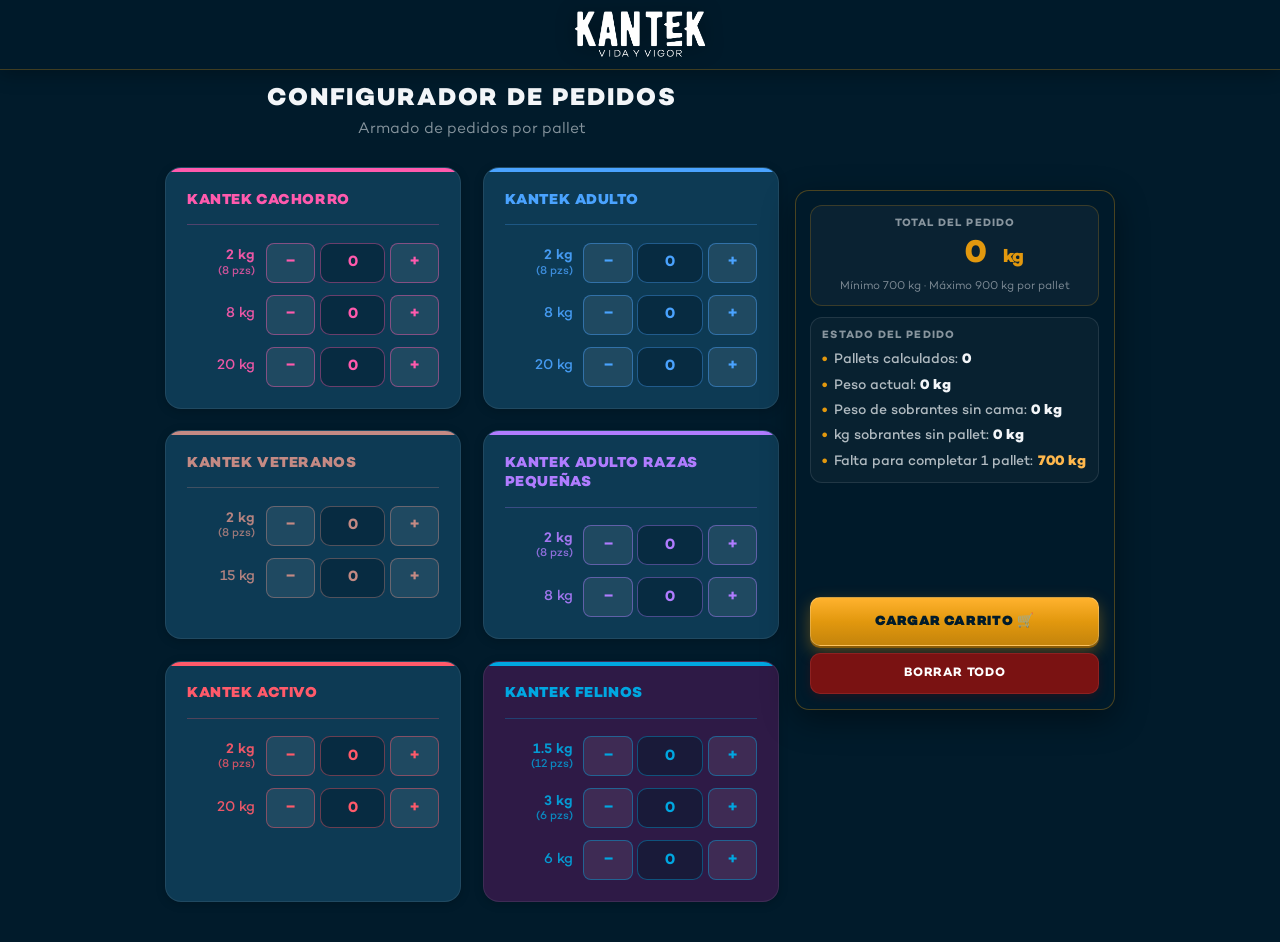
==== commit 97a42806: "Add files via upload Actualización tamaños, colores, ubicaciones, funciones menores." ====
--- a/index.html
+++ b/index.html
@@ -7,8 +7,6 @@
   <link rel="stylesheet" href="styles.css">
 </head>
 <body class="configurador">
-  <div class="page-bg" aria-hidden="true"></div>
-
   <header class="top-bar">
     <img
       class="top-bar-logo"
@@ -19,31 +17,6 @@
     >
   </header>
 
-  <aside class="sidebar" aria-label="Resumen y acciones del pedido">
-    <div class="sidebar-section sidebar-total-block">
-      <span class="resumen-label">Total del pedido</span>
-      <span class="resumen-valor">
-        <span class="total-kg-slot"><span id="total-kg">0</span></span>
-        <span class="total-kg-unit">kg</span>
-      </span>
-      <span class="resumen-limites">Mínimo 700 kg · Máximo 900 kg por pallet</span>
-    </div>
-
-    <div
-      id="pallet-status"
-      class="pallet-status pallet-status--empty"
-      role="status"
-      aria-live="polite"
-    >
-      <p class="pallet-status__title">Estado del pedido</p>
-      <p class="pallet-status__body">Agrega productos para ver el armado por pallets.</p>
-    </div>
-
-    <div class="sidebar-actions">
-      <button type="button" class="btn-cargar" id="btn-cargar">CARGAR CARRITO 🛒</button>
-      <button type="button" class="btn-borrar" id="btn-borrar">BORRAR TODO</button>
-    </div>
-  </aside>
 
   <div
     id="validacion-msg"
@@ -53,7 +26,8 @@
     hidden
   ></div>
 
-  <main class="config-page">
+  <div class="page-shell">
+    <main class="config-page">
     <div class="page-intro">
       <h1 class="config-title">Configurador de Pedidos</h1>
       <p class="config-subtitle">Armado de pedidos por pallet</p>
@@ -66,7 +40,10 @@
         <h2 class="producto-nombre">KANTEK Cachorro</h2>
         <div class="presentaciones">
           <div class="presentacion">
-            <span class="presentacion-peso">Caja de 8 pzs de 2 kg</span>
+            <span class="presentacion-peso presentacion-peso--caja" data-label="2 kg (8 pzs)">
+              <span class="presentacion-peso__kg">2 kg</span>
+              <span class="presentacion-peso__pzs">(8 pzs)</span>
+            </span>
             <div class="qty-controls">
               <button type="button" class="btn-qty btn-minus" tabindex="-1" aria-label="Restar cantidad">−</button>
               <input type="number" min="0" step="1" value="0" data-product="cachorro" data-kg="16" data-piece-kg="2" aria-label="Cantidad de cajas KANTEK Cachorro 2 kg">
@@ -98,7 +75,10 @@
         <h2 class="producto-nombre">KANTEK Adulto</h2>
         <div class="presentaciones">
           <div class="presentacion">
-            <span class="presentacion-peso">Caja de 8 pzs de 2 kg</span>
+            <span class="presentacion-peso presentacion-peso--caja" data-label="2 kg (8 pzs)">
+              <span class="presentacion-peso__kg">2 kg</span>
+              <span class="presentacion-peso__pzs">(8 pzs)</span>
+            </span>
             <div class="qty-controls">
               <button type="button" class="btn-qty btn-minus" tabindex="-1" aria-label="Restar cantidad">−</button>
               <input type="number" min="0" step="1" value="0" data-product="adulto" data-kg="16" data-piece-kg="2" aria-label="Cantidad de cajas KANTEK Adulto 2 kg">
@@ -130,7 +110,10 @@
         <h2 class="producto-nombre">KANTEK Veteranos</h2>
         <div class="presentaciones">
           <div class="presentacion">
-            <span class="presentacion-peso">Caja de 8 pzs de 2 kg</span>
+            <span class="presentacion-peso presentacion-peso--caja" data-label="2 kg (8 pzs)">
+              <span class="presentacion-peso__kg">2 kg</span>
+              <span class="presentacion-peso__pzs">(8 pzs)</span>
+            </span>
             <div class="qty-controls">
               <button type="button" class="btn-qty btn-minus" tabindex="-1" aria-label="Restar cantidad">−</button>
               <input type="number" min="0" step="1" value="0" data-product="veteranos" data-kg="16" data-piece-kg="2" aria-label="Cantidad de cajas KANTEK Veteranos 2 kg">
@@ -154,7 +137,10 @@
         <h2 class="producto-nombre">KANTEK Adulto Razas Pequeñas</h2>
         <div class="presentaciones">
           <div class="presentacion">
-            <span class="presentacion-peso">Caja de 8 pzs de 2 kg</span>
+            <span class="presentacion-peso presentacion-peso--caja" data-label="2 kg (8 pzs)">
+              <span class="presentacion-peso__kg">2 kg</span>
+              <span class="presentacion-peso__pzs">(8 pzs)</span>
+            </span>
             <div class="qty-controls">
               <button type="button" class="btn-qty btn-minus" tabindex="-1" aria-label="Restar cantidad">−</button>
               <input type="number" min="0" step="1" value="0" data-product="razas-pequenas" data-kg="16" data-piece-kg="2" aria-label="Cantidad de cajas KANTEK Adulto Razas Pequeñas 2 kg">
@@ -178,7 +164,10 @@
         <h2 class="producto-nombre">KANTEK Activo</h2>
         <div class="presentaciones">
           <div class="presentacion">
-            <span class="presentacion-peso">Caja de 8 pzs de 2 kg</span>
+            <span class="presentacion-peso presentacion-peso--caja" data-label="2 kg (8 pzs)">
+              <span class="presentacion-peso__kg">2 kg</span>
+              <span class="presentacion-peso__pzs">(8 pzs)</span>
+            </span>
             <div class="qty-controls">
               <button type="button" class="btn-qty btn-minus" tabindex="-1" aria-label="Restar cantidad">−</button>
               <input type="number" min="0" step="1" value="0" data-product="activo" data-kg="16" data-piece-kg="2" aria-label="Cantidad de cajas KANTEK Activo 2 kg">
@@ -202,7 +191,10 @@
         <h2 class="producto-nombre">KANTEK Felinos</h2>
         <div class="presentaciones">
           <div class="presentacion">
-            <span class="presentacion-peso">Caja de 12 pzs de 1.5 kg</span>
+            <span class="presentacion-peso presentacion-peso--caja" data-label="1.5 kg (12 pzs)">
+              <span class="presentacion-peso__kg">1.5 kg</span>
+              <span class="presentacion-peso__pzs">(12 pzs)</span>
+            </span>
             <div class="qty-controls">
               <button type="button" class="btn-qty btn-minus" tabindex="-1" aria-label="Restar cantidad">−</button>
               <input type="number" min="0" step="1" value="0" data-product="felinos" data-kg="18" data-piece-kg="1.5" aria-label="Cantidad de cajas KANTEK Felinos 1.5 kg">
@@ -210,7 +202,10 @@
             </div>
           </div>
           <div class="presentacion">
-            <span class="presentacion-peso">Caja de 6 pzs de 3 kg</span>
+            <span class="presentacion-peso presentacion-peso--caja" data-label="3 kg (6 pzs)">
+              <span class="presentacion-peso__kg">3 kg</span>
+              <span class="presentacion-peso__pzs">(6 pzs)</span>
+            </span>
             <div class="qty-controls">
               <button type="button" class="btn-qty btn-minus" tabindex="-1" aria-label="Restar cantidad">−</button>
               <input type="number" min="0" step="1" value="0" data-product="felinos" data-kg="18" data-piece-kg="3" aria-label="Cantidad de cajas KANTEK Felinos 3 kg">
@@ -229,6 +224,50 @@
       </article>
     </section>
   </main>
+
+    <aside class="sidebar" aria-label="Resumen y acciones del pedido">
+    <div class="sidebar-section sidebar-total-block">
+      <span class="resumen-label">Total del pedido</span>
+      <span class="resumen-valor">
+        <span class="total-kg-slot"><span id="total-kg">0</span></span>
+        <span class="total-kg-unit">kg</span>
+      </span>
+      <span class="resumen-limites">Mínimo 700 kg · Máximo 900 kg por pallet</span>
+    </div>
+
+    <div
+      id="pallet-status"
+      class="pallet-status pallet-status--empty is-collapsed"
+      role="status"
+      aria-live="polite"
+    >
+      <button
+        type="button"
+        class="pallet-status__toggle"
+        id="pallet-status-toggle"
+        aria-expanded="false"
+        aria-controls="pallet-status-panel"
+      >
+        <span class="pallet-status__title">Estado del pedido</span>
+        <span class="pallet-status__chevron" aria-hidden="true"></span>
+      </button>
+      <div
+        id="pallet-status-panel"
+        class="pallet-status__panel"
+        role="region"
+        aria-labelledby="pallet-status-toggle"
+      >
+        <p class="pallet-status__body">Agrega productos para ver el armado por pallets.</p>
+      </div>
+    </div>
+
+    <div class="sidebar-actions">
+      <button type="button" class="btn-cargar" id="btn-cargar">CARGAR CARRITO 🛒</button>
+      <button type="button" class="btn-borrar" id="btn-borrar">BORRAR TODO</button>
+    </div>
+    </aside>
+  </div>
+
 
   <!-- Modal cargar carrito -->
   <div
@@ -706,7 +745,10 @@
             const pieceKg = parseFloat(input.dataset.pieceKg);
             const presentacionEl = row.querySelector('.presentacion-peso');
             const presentacion = presentacionEl
-              ? presentacionEl.textContent.trim()
+              ? (
+                  presentacionEl.getAttribute('data-label') ||
+                  presentacionEl.textContent.replace(/\s+/g, ' ').trim()
+                )
               : '';
             const lineKg = Math.round(qty * unitKg * 10) / 10;
             lines.push({
@@ -776,10 +818,10 @@
       /** Panel en vivo de estado del pedido. */
       function updateLivePalletStatus(total) {
         if (!palletStatusEl) return;
-        palletStatusEl.innerHTML = '';
-        palletStatusEl.appendChild(
-          el('p', 'pallet-status__title', 'Estado del pedido')
-        );
+
+        const panel = palletStatusEl.querySelector('.pallet-status__panel');
+        if (!panel) return;
+        panel.innerHTML = '';
 
         const validN = getValidPalletCount(total);
         const palletsCompletos = getPalletsCompletos(total);
@@ -834,7 +876,40 @@
           faltaInfo.faltan > 0 ? 'is-warn' : ''
         );
 
-        palletStatusEl.appendChild(list);
+        panel.appendChild(list);
+      }
+
+      function setPalletStatusExpanded(expanded) {
+        if (!palletStatusEl) return;
+        const toggle = document.getElementById('pallet-status-toggle');
+        palletStatusEl.classList.toggle('is-collapsed', !expanded);
+        if (toggle) toggle.setAttribute('aria-expanded', expanded ? 'true' : 'false');
+      }
+
+      function initPalletStatusToggle() {
+        const toggle = document.getElementById('pallet-status-toggle');
+        if (!toggle || !palletStatusEl) return;
+        const narrowMq = window.matchMedia('(max-width: 800px)');
+        toggle.addEventListener('click', function () {
+          if (!narrowMq.matches) return;
+          const isCollapsed = palletStatusEl.classList.contains('is-collapsed');
+          setPalletStatusExpanded(isCollapsed);
+        });
+        // Al volver a escritorio, el panel debe verse completo (sin depender del estado móvil)
+        function onViewportChange() {
+          if (!narrowMq.matches) {
+            setPalletStatusExpanded(true);
+            // En móvil por defecto se colapsa; al reentrar en angosto se re-colapsa
+          } else {
+            setPalletStatusExpanded(false);
+          }
+        }
+        if (typeof narrowMq.addEventListener === 'function') {
+          narrowMq.addEventListener('change', onViewportChange);
+        } else if (typeof narrowMq.addListener === 'function') {
+          narrowMq.addListener(onViewportChange);
+        }
+        onViewportChange();
       }
 
       function updateTotal() {
@@ -888,7 +963,10 @@
             if (!invKey) return;
             const presentacionEl = row.querySelector('.presentacion-peso');
             const presentacion = presentacionEl
-              ? presentacionEl.textContent.trim()
+              ? (
+                  presentacionEl.getAttribute('data-label') ||
+                  presentacionEl.textContent.replace(/\s+/g, ' ').trim()
+                )
               : '';
             lines.push({
               product: product,
@@ -1213,6 +1291,31 @@
         updateTotal();
       }
 
+      var BTN_BORRAR_LABEL = 'BORRAR TODO';
+      var BTN_BORRAR_CONFIRM = '¿SEGURO QUE BORRAR?';
+      var borrarConfirming = false;
+
+      function resetBorrarConfirm() {
+        borrarConfirming = false;
+        if (!btnBorrar) return;
+        btnBorrar.textContent = BTN_BORRAR_LABEL;
+        btnBorrar.classList.remove('btn-borrar--confirm');
+        btnBorrar.setAttribute('aria-label', BTN_BORRAR_LABEL);
+      }
+
+      function onBorrarClick() {
+        if (!btnBorrar) return;
+        if (!borrarConfirming) {
+          borrarConfirming = true;
+          btnBorrar.textContent = BTN_BORRAR_CONFIRM;
+          btnBorrar.classList.add('btn-borrar--confirm');
+          btnBorrar.setAttribute('aria-label', BTN_BORRAR_CONFIRM);
+          return;
+        }
+        clearAll();
+        resetBorrarConfirm();
+      }
+
       inputs.forEach(function (input) {
         input.addEventListener('input', updateTotal);
         input.addEventListener('change', function () {
@@ -1235,9 +1338,18 @@
         });
       });
 
+      initPalletStatusToggle();
+
       if (btnBorrar) {
-        btnBorrar.addEventListener('click', clearAll);
-      }
+        btnBorrar.addEventListener('click', onBorrarClick);
+      }
+
+      // Si hay confirmación pendiente y el clic es fuera del botón rojo, se cancela
+      document.addEventListener('click', function (e) {
+        if (!borrarConfirming || !btnBorrar) return;
+        if (btnBorrar.contains(e.target)) return;
+        resetBorrarConfirm();
+      });
 
       if (btnCargar) {
         btnCargar.addEventListener('click', openModal);
--- a/styles.css
+++ b/styles.css
@@ -173,7 +173,7 @@
   --line-razas-pequenas: #b07cff;
   --line-veteranos: #c48a84;
   --line-activo: #ff5a6a;
-  --line-felinos: #b49ae0;
+  --line-felinos: #00a7e1;
 
   /* Acento / CTA */
   --accent: #e2980e;
@@ -289,21 +289,6 @@
   background: var(--bg);
 }
 
-/* Fondo fijo + imagen con baja opacidad */
-.page-bg {
-  position: fixed;
-  inset: 0;
-  z-index: 0;
-  pointer-events: none;
-  background-color: var(--bg);
-  background-image: url("assets/fondo-kantek.png");
-  background-position: center center;
-  background-size: cover;
-  background-repeat: no-repeat;
-  background-attachment: fixed;
-  opacity: 0.14;
-}
-
 /* ---------- Barra superior: solo logo centrado ---------- */
 
 .top-bar {
@@ -331,16 +316,40 @@
   filter: drop-shadow(0 2px 10px rgba(0, 0, 0, 0.35));
 }
 
-/* ---------- Panel derecho fijo compacto (altura fija) ---------- */
+/* ---------- Contenedor centrado: productos + panel (dos columnas) ---------- */
+
+.page-shell {
+  --producto-card-width: 18.5rem;
+  --productos-gap: 1.35rem;
+  --shell-col-gap: 1rem; /* espacio fijo entre productos y panel */
+  --productos-block-width: calc(
+    (2 * var(--producto-card-width)) + var(--productos-gap)
+  );
+  display: flex;
+  flex-direction: row;
+  flex-wrap: nowrap;
+  align-items: flex-start;
+  justify-content: center; /* centra el conjunto productos + panel */
+  gap: var(--shell-col-gap);
+  width: 100%;
+  margin: 0 auto;
+  padding: 5.25rem 1.75rem 2.5rem;
+  box-sizing: border-box;
+}
+
+/* ---------- Panel derecho sticky (pegado al bloque de productos) ---------- */
 
 .sidebar {
   --sidebar-fixed-height: 32.5rem;
-  position: fixed;
-  top: 4.75rem;
-  right: 0.85rem;
-  bottom: auto;
-  z-index: 55;
+  /* Desplazamiento inicial para centrar en viewport (compensa padding del shell) */
+  --sidebar-center-top: max(1rem, calc(50vh - (var(--sidebar-fixed-height) / 2)));
+  position: sticky;
+  top: var(--sidebar-center-top);
+  margin-top: max(0px, calc(var(--sidebar-center-top) - 5.25rem));
+  z-index: 40;
+  flex: 0 0 var(--sidebar-width);
   width: var(--sidebar-width);
+  max-width: var(--sidebar-width);
   height: var(--sidebar-fixed-height);
   max-height: var(--sidebar-fixed-height);
   min-height: var(--sidebar-fixed-height);
@@ -354,6 +363,7 @@
   box-shadow: 0 10px 32px rgba(0, 0, 0, 0.4);
   backdrop-filter: blur(16px);
   overflow: hidden; /* el panel no crece; solo scrollea la lista de alturas */
+  align-self: flex-start;
 }
 
 .sidebar-section {
@@ -413,6 +423,24 @@
   background: rgba(231, 76, 60, 0.1);
 }
 
+/* Encabezado / toggle: en desktop se ve como título fijo */
+.pallet-status__toggle {
+  display: flex;
+  align-items: center;
+  justify-content: space-between;
+  gap: 0.5rem;
+  width: 100%;
+  margin: 0;
+  padding: 0;
+  border: 0;
+  background: transparent;
+  color: inherit;
+  font: inherit;
+  text-align: left;
+  cursor: default;
+  flex-shrink: 0;
+}
+
 .pallet-status__title {
   font-family: var(--font);
   font-size: 0.68rem;
@@ -420,7 +448,32 @@
   letter-spacing: 0.1em;
   text-transform: uppercase;
   color: var(--text-soft-on-dark);
+  flex: 1 1 auto;
+  min-width: 0;
+}
+
+.pallet-status__chevron {
+  display: none;
   flex-shrink: 0;
+  width: 0.55rem;
+  height: 0.55rem;
+  border-right: 2px solid var(--text-soft-on-dark);
+  border-bottom: 2px solid var(--text-soft-on-dark);
+  transform: rotate(45deg);
+  transition: transform 0.2s ease;
+  margin-top: -0.2rem;
+}
+
+.pallet-status:not(.is-collapsed) .pallet-status__chevron {
+  transform: rotate(225deg);
+  margin-top: 0.15rem;
+}
+
+.pallet-status__panel {
+  display: flex;
+  flex-direction: column;
+  gap: 0.45rem;
+  min-height: 0;
 }
 
 .pallet-status__headline {
@@ -503,10 +556,6 @@
   font-weight: 500;
   line-height: 1.35;
   color: var(--text-soft-on-dark);
-}
-
-.pallet-status__title {
-  flex-shrink: 0;
 }
 
 .pallet-status__list {
@@ -608,11 +657,13 @@
 .config-page {
   position: relative;
   z-index: 1;
-  width: 100%;
-  max-width: 1100px;
-  margin: 0 auto;
-  padding: 5.25rem 1.75rem 2.5rem;
-  padding-right: calc(var(--sidebar-width) + 1.75rem);
+  /* Ancho = solo el bloque de cajas (no se estira hasta el panel) */
+  flex: 0 0 auto;
+  width: var(--productos-block-width);
+  max-width: var(--productos-block-width);
+  min-width: 0;
+  margin: 0;
+  padding: 0;
   display: flex;
   flex-direction: column;
   gap: 1.75rem;
@@ -642,17 +693,23 @@
   color: var(--text-soft-on-dark);
 }
 
-/* ---------- Product grid: 2 columnas (1 en móvil) ---------- */
+/* ---------- Product grid: 2 columnas de ancho fijo (1 en móvil) ---------- */
 
 .productos {
   display: grid;
-  grid-template-columns: repeat(2, 1fr);
-  gap: 1.35rem;
+  grid-template-columns: repeat(2, var(--producto-card-width));
+  justify-content: start;
+  gap: var(--productos-gap);
+  width: var(--productos-block-width);
+  max-width: 100%;
 }
 
 .producto-card {
   --line-color: #011b2b;
   position: relative;
+  width: var(--producto-card-width);
+  max-width: 100%;
+  box-sizing: border-box;
   background: var(--bg-card);
   border: 1px solid rgba(255, 255, 255, 0.08);
   border-radius: var(--radius-card);
@@ -707,6 +764,7 @@
 
 .producto-card[data-line="felinos"] {
   --line-color: var(--line-felinos);
+  background: #2e1a46;
 }
 
 .producto-nombre {
@@ -744,7 +802,34 @@
   line-height: 1.3;
   flex: 1;
   min-width: 0;
+  text-align: right;
   opacity: 0.92;
+}
+
+/* Cajas: dos renglones, misma altura que botones +/- */
+.presentacion-peso--caja {
+  display: flex;
+  flex-direction: column;
+  justify-content: center;
+  align-items: flex-end;
+  height: 2.5rem; /* igual a .qty-controls */
+  gap: 0.05rem;
+  line-height: 1.05;
+}
+
+.presentacion-peso__kg {
+  display: block;
+  font-size: 0.88rem;
+  font-weight: 600;
+  line-height: 1.1;
+}
+
+.presentacion-peso__pzs {
+  display: block;
+  font-size: 0.72rem;
+  font-weight: 500;
+  line-height: 1.1;
+  opacity: 0.85;
 }
 
 .qty-controls {
@@ -836,9 +921,9 @@
   position: fixed;
   top: 4.6rem;
   left: 50%;
-  transform: translateX(calc(-50% - var(--sidebar-width) / 2));
+  transform: translateX(-50%);
   z-index: 60;
-  max-width: min(36rem, calc(100% - var(--sidebar-width) - 2rem));
+  max-width: min(36rem, calc(100% - 2rem));
   padding: 0.75rem 1.35rem;
   font-family: var(--font);
   font-size: 0.92rem;
@@ -1071,6 +1156,15 @@
   outline-offset: 3px;
 }
 
+.btn-borrar.btn-borrar--confirm {
+  background: #c62828;
+  box-shadow: 0 4px 14px rgba(198, 40, 40, 0.5);
+  letter-spacing: 0.02em;
+  white-space: normal;
+  line-height: 1.2;
+  text-align: center;
+}
+
 /* ---------- Modal finalizar ---------- */
 
 body.modal-open {
@@ -1252,23 +1346,43 @@
     right: 0;
   }
 
+  .page-shell {
+    --producto-card-width: 100%;
+    --productos-block-width: 100%;
+    display: block;
+    padding: 4.75rem 1rem 52vh;
+  }
+
+  .config-page {
+    max-width: none;
+    width: 100%;
+  }
+
+  .productos {
+    width: 100%;
+    grid-template-columns: 1fr;
+  }
+
   .sidebar {
-    --sidebar-fixed-height: 22rem;
     position: fixed;
     top: auto;
     bottom: 0.65rem;
     left: 0.65rem;
     right: 0.65rem;
+    margin-top: 0;
     width: auto;
-    height: var(--sidebar-fixed-height);
-    max-height: var(--sidebar-fixed-height);
-    min-height: var(--sidebar-fixed-height);
+    max-width: none;
+    flex: none;
+    height: auto;
+    max-height: min(70vh, 28rem);
+    min-height: 0;
     flex-direction: column;
     border-radius: 14px;
     box-shadow: 0 10px 32px rgba(0, 0, 0, 0.45);
     padding: 0.7rem 0.85rem 0.8rem;
     gap: 0.55rem;
     overflow: hidden;
+    z-index: 55;
   }
 
   .sidebar-total-block {
@@ -1279,10 +1393,55 @@
     font-size: 1.45rem;
   }
 
+  /* Estado del pedido: colapsable en pantallas angostas */
   .pallet-status {
     min-height: 0;
     overflow: hidden;
+    flex: 0 1 auto;
+    padding: 0.45rem 0.65rem;
+    gap: 0;
+  }
+
+  .pallet-status__toggle {
+    cursor: pointer;
+    padding: 0.25rem 0;
+    border-radius: 6px;
+    -webkit-tap-highlight-color: transparent;
+  }
+
+  .pallet-status__toggle:hover .pallet-status__title,
+  .pallet-status__toggle:focus-visible .pallet-status__title {
+    color: var(--text-on-dark);
+  }
+
+  .pallet-status__toggle:focus-visible {
+    outline: 2px solid var(--accent);
+    outline-offset: 2px;
+  }
+
+  .pallet-status__toggle:active {
+    opacity: 0.85;
+  }
+
+  .pallet-status__chevron {
+    display: block;
+  }
+
+  .pallet-status.is-collapsed .pallet-status__panel {
+    display: none;
+  }
+
+  .pallet-status:not(.is-collapsed) {
     flex: 1 1 auto;
+    gap: 0.45rem;
+    padding-bottom: 0.65rem;
+  }
+
+  .pallet-status:not(.is-collapsed) .pallet-status__panel {
+    display: flex;
+    overflow-y: auto;
+    max-height: 11rem;
+    padding-top: 0.35rem;
   }
 
   .pallet-status__heights {
@@ -1292,20 +1451,30 @@
   .sidebar-actions {
     margin-top: 0;
     flex-direction: row;
-    flex-wrap: wrap;
-  }
-
-  .sidebar-actions .btn-cargar,
+    flex-wrap: nowrap;
+    align-items: stretch;
+  }
+
+  /* En angosto: BORRAR izquierda · CARGAR derecha */
   .sidebar-actions .btn-borrar {
-    flex: 1 1 40%;
-    min-width: 5.5rem;
-    padding: 0.65rem 0.4rem;
+    order: 1;
+    flex: 1 1 0;
+    min-width: 0;
+    padding: 0.65rem 0.35rem;
+    font-size: 0.62rem;
+  }
+
+  .sidebar-actions .btn-cargar {
+    order: 2;
+    flex: 1 1 0;
+    min-width: 0;
+    padding: 0.65rem 0.35rem;
     font-size: 0.65rem;
   }
 
-  .config-page {
-    padding: 4.75rem 1rem 52vh;
-    padding-right: 1rem;
+  .sidebar-actions .btn-borrar.btn-borrar--confirm {
+    font-size: 0.55rem;
+    padding: 0.55rem 0.25rem;
   }
 
   .validacion-msg {
@@ -1315,8 +1484,8 @@
     top: 4.2rem;
   }
 
-  .productos {
-    grid-template-columns: 1fr;
+  .producto-card {
+    width: 100%;
   }
 }
 
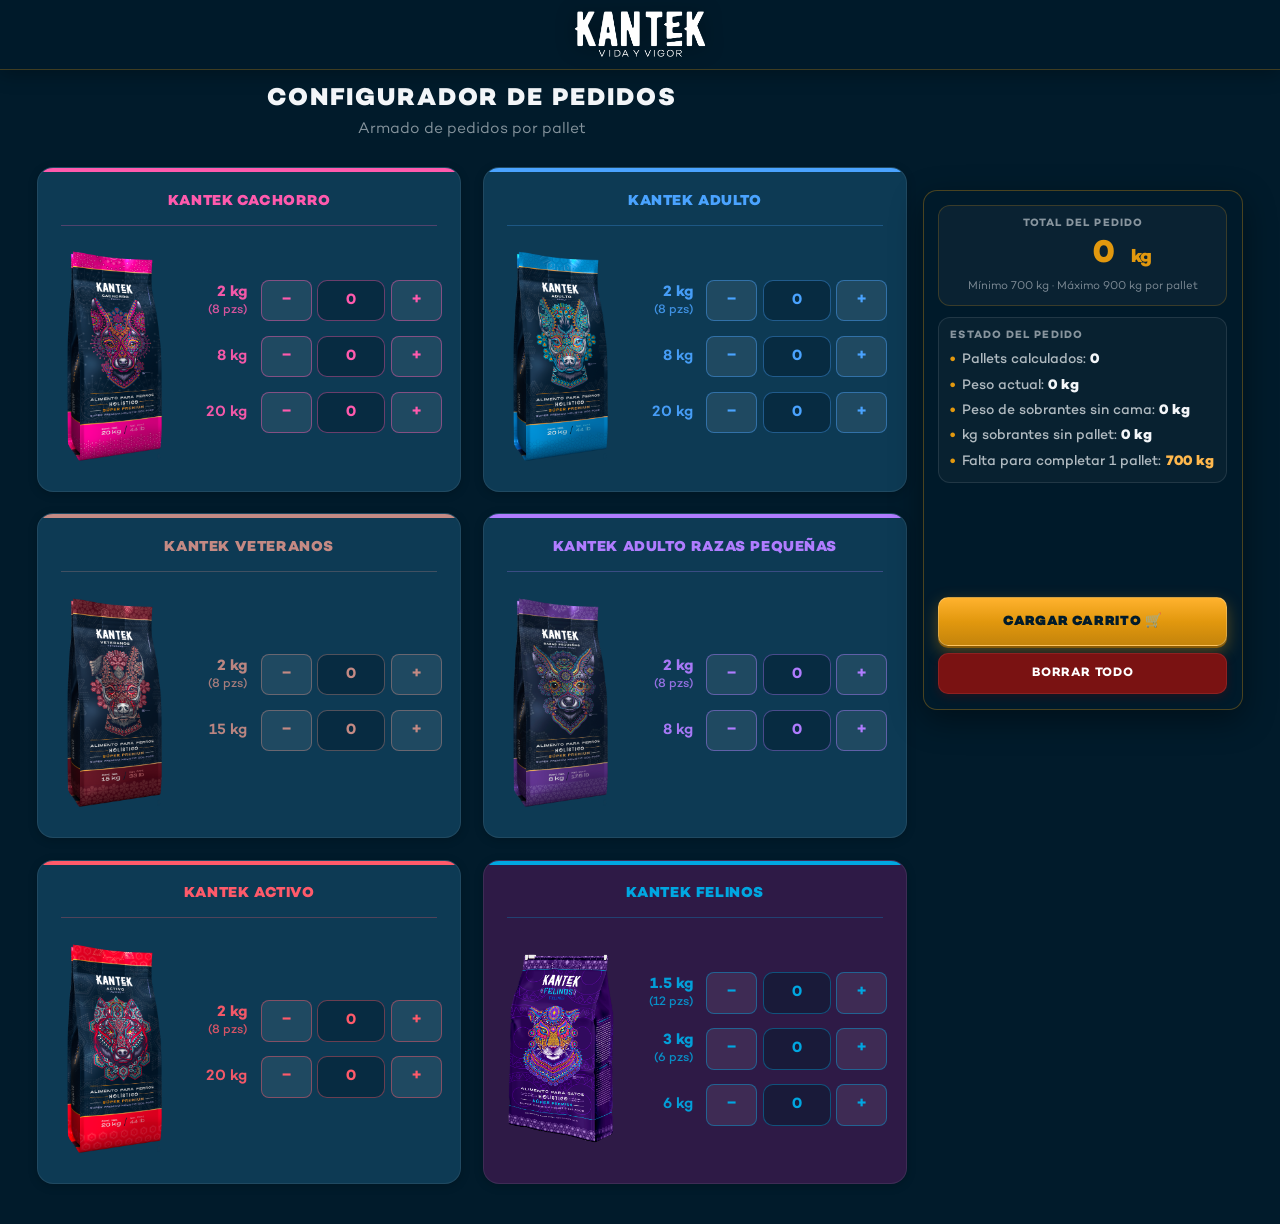
==== commit 1f9a8bf9: "Add files via upload Inclusión de imágenes, corrección de excel entregable en camas y tarimas (ya no" ====
--- a/index.html
+++ b/index.html
@@ -38,7 +38,17 @@
       <article class="producto-card" data-line="cachorro">
         <div class="producto-card__accent" aria-hidden="true"></div>
         <h2 class="producto-nombre">KANTEK Cachorro</h2>
-        <div class="presentaciones">
+        <div class="producto-card__body">
+          <div class="producto-card__media">
+            <img
+            class="producto-card__img"
+            src="assets/mockup cachorro.png"
+            alt="KANTEK Cachorro"
+            loading="lazy"
+            decoding="async"
+          >
+          </div>
+          <div class="presentaciones">
           <div class="presentacion">
             <span class="presentacion-peso presentacion-peso--caja" data-label="2 kg (8 pzs)">
               <span class="presentacion-peso__kg">2 kg</span>
@@ -46,7 +56,7 @@
             </span>
             <div class="qty-controls">
               <button type="button" class="btn-qty btn-minus" tabindex="-1" aria-label="Restar cantidad">−</button>
-              <input type="number" min="0" step="1" value="0" data-product="cachorro" data-kg="16" data-piece-kg="2" aria-label="Cantidad de cajas KANTEK Cachorro 2 kg">
+              <input type="number" inputmode="numeric" pattern="[0-9]*" min="0" step="1" value="0" data-product="cachorro" data-kg="16" data-piece-kg="2" aria-label="Cantidad de cajas KANTEK Cachorro 2 kg">
               <button type="button" class="btn-qty btn-plus" tabindex="-1" aria-label="Sumar cantidad">+</button>
             </div>
           </div>
@@ -54,7 +64,7 @@
             <span class="presentacion-peso">8 kg</span>
             <div class="qty-controls">
               <button type="button" class="btn-qty btn-minus" tabindex="-1" aria-label="Restar cantidad">−</button>
-              <input type="number" min="0" step="1" value="0" data-product="cachorro" data-kg="8" data-piece-kg="8" aria-label="Cantidad de bolsas KANTEK Cachorro 8 kg">
+              <input type="number" inputmode="numeric" pattern="[0-9]*" min="0" step="1" value="0" data-product="cachorro" data-kg="8" data-piece-kg="8" aria-label="Cantidad de bolsas KANTEK Cachorro 8 kg">
               <button type="button" class="btn-qty btn-plus" tabindex="-1" aria-label="Sumar cantidad">+</button>
             </div>
           </div>
@@ -62,9 +72,10 @@
             <span class="presentacion-peso">20 kg</span>
             <div class="qty-controls">
               <button type="button" class="btn-qty btn-minus" tabindex="-1" aria-label="Restar cantidad">−</button>
-              <input type="number" min="0" step="1" value="0" data-product="cachorro" data-kg="20" data-piece-kg="20" aria-label="Cantidad de bolsas KANTEK Cachorro 20 kg">
+              <input type="number" inputmode="numeric" pattern="[0-9]*" min="0" step="1" value="0" data-product="cachorro" data-kg="20" data-piece-kg="20" aria-label="Cantidad de bolsas KANTEK Cachorro 20 kg">
               <button type="button" class="btn-qty btn-plus" tabindex="-1" aria-label="Sumar cantidad">+</button>
             </div>
+          </div>
           </div>
         </div>
       </article>
@@ -73,7 +84,17 @@
       <article class="producto-card" data-line="adulto">
         <div class="producto-card__accent" aria-hidden="true"></div>
         <h2 class="producto-nombre">KANTEK Adulto</h2>
-        <div class="presentaciones">
+        <div class="producto-card__body">
+          <div class="producto-card__media">
+            <img
+            class="producto-card__img"
+            src="assets/mockup adulto.png"
+            alt="KANTEK Adulto"
+            loading="lazy"
+            decoding="async"
+          >
+          </div>
+          <div class="presentaciones">
           <div class="presentacion">
             <span class="presentacion-peso presentacion-peso--caja" data-label="2 kg (8 pzs)">
               <span class="presentacion-peso__kg">2 kg</span>
@@ -81,7 +102,7 @@
             </span>
             <div class="qty-controls">
               <button type="button" class="btn-qty btn-minus" tabindex="-1" aria-label="Restar cantidad">−</button>
-              <input type="number" min="0" step="1" value="0" data-product="adulto" data-kg="16" data-piece-kg="2" aria-label="Cantidad de cajas KANTEK Adulto 2 kg">
+              <input type="number" inputmode="numeric" pattern="[0-9]*" min="0" step="1" value="0" data-product="adulto" data-kg="16" data-piece-kg="2" aria-label="Cantidad de cajas KANTEK Adulto 2 kg">
               <button type="button" class="btn-qty btn-plus" tabindex="-1" aria-label="Sumar cantidad">+</button>
             </div>
           </div>
@@ -89,7 +110,7 @@
             <span class="presentacion-peso">8 kg</span>
             <div class="qty-controls">
               <button type="button" class="btn-qty btn-minus" tabindex="-1" aria-label="Restar cantidad">−</button>
-              <input type="number" min="0" step="1" value="0" data-product="adulto" data-kg="8" data-piece-kg="8" aria-label="Cantidad de bolsas KANTEK Adulto 8 kg">
+              <input type="number" inputmode="numeric" pattern="[0-9]*" min="0" step="1" value="0" data-product="adulto" data-kg="8" data-piece-kg="8" aria-label="Cantidad de bolsas KANTEK Adulto 8 kg">
               <button type="button" class="btn-qty btn-plus" tabindex="-1" aria-label="Sumar cantidad">+</button>
             </div>
           </div>
@@ -97,9 +118,10 @@
             <span class="presentacion-peso">20 kg</span>
             <div class="qty-controls">
               <button type="button" class="btn-qty btn-minus" tabindex="-1" aria-label="Restar cantidad">−</button>
-              <input type="number" min="0" step="1" value="0" data-product="adulto" data-kg="20" data-piece-kg="20" aria-label="Cantidad de bolsas KANTEK Adulto 20 kg">
+              <input type="number" inputmode="numeric" pattern="[0-9]*" min="0" step="1" value="0" data-product="adulto" data-kg="20" data-piece-kg="20" aria-label="Cantidad de bolsas KANTEK Adulto 20 kg">
               <button type="button" class="btn-qty btn-plus" tabindex="-1" aria-label="Sumar cantidad">+</button>
             </div>
+          </div>
           </div>
         </div>
       </article>
@@ -108,7 +130,17 @@
       <article class="producto-card" data-line="veteranos">
         <div class="producto-card__accent" aria-hidden="true"></div>
         <h2 class="producto-nombre">KANTEK Veteranos</h2>
-        <div class="presentaciones">
+        <div class="producto-card__body">
+          <div class="producto-card__media">
+            <img
+            class="producto-card__img"
+            src="assets/mockup veteranos.png"
+            alt="KANTEK Veteranos"
+            loading="lazy"
+            decoding="async"
+          >
+          </div>
+          <div class="presentaciones">
           <div class="presentacion">
             <span class="presentacion-peso presentacion-peso--caja" data-label="2 kg (8 pzs)">
               <span class="presentacion-peso__kg">2 kg</span>
@@ -116,7 +148,7 @@
             </span>
             <div class="qty-controls">
               <button type="button" class="btn-qty btn-minus" tabindex="-1" aria-label="Restar cantidad">−</button>
-              <input type="number" min="0" step="1" value="0" data-product="veteranos" data-kg="16" data-piece-kg="2" aria-label="Cantidad de cajas KANTEK Veteranos 2 kg">
+              <input type="number" inputmode="numeric" pattern="[0-9]*" min="0" step="1" value="0" data-product="veteranos" data-kg="16" data-piece-kg="2" aria-label="Cantidad de cajas KANTEK Veteranos 2 kg">
               <button type="button" class="btn-qty btn-plus" tabindex="-1" aria-label="Sumar cantidad">+</button>
             </div>
           </div>
@@ -124,9 +156,10 @@
             <span class="presentacion-peso">15 kg</span>
             <div class="qty-controls">
               <button type="button" class="btn-qty btn-minus" tabindex="-1" aria-label="Restar cantidad">−</button>
-              <input type="number" min="0" step="1" value="0" data-product="veteranos" data-kg="15" data-piece-kg="15" aria-label="Cantidad de bolsas KANTEK Veteranos 15 kg">
+              <input type="number" inputmode="numeric" pattern="[0-9]*" min="0" step="1" value="0" data-product="veteranos" data-kg="15" data-piece-kg="15" aria-label="Cantidad de bolsas KANTEK Veteranos 15 kg">
               <button type="button" class="btn-qty btn-plus" tabindex="-1" aria-label="Sumar cantidad">+</button>
             </div>
+          </div>
           </div>
         </div>
       </article>
@@ -135,7 +168,17 @@
       <article class="producto-card" data-line="razas-pequenas">
         <div class="producto-card__accent" aria-hidden="true"></div>
         <h2 class="producto-nombre">KANTEK Adulto Razas Pequeñas</h2>
-        <div class="presentaciones">
+        <div class="producto-card__body">
+          <div class="producto-card__media">
+            <img
+            class="producto-card__img"
+            src="assets/mockup razas-pequenas.png"
+            alt="KANTEK Adulto Razas Pequeñas"
+            loading="lazy"
+            decoding="async"
+          >
+          </div>
+          <div class="presentaciones">
           <div class="presentacion">
             <span class="presentacion-peso presentacion-peso--caja" data-label="2 kg (8 pzs)">
               <span class="presentacion-peso__kg">2 kg</span>
@@ -143,7 +186,7 @@
             </span>
             <div class="qty-controls">
               <button type="button" class="btn-qty btn-minus" tabindex="-1" aria-label="Restar cantidad">−</button>
-              <input type="number" min="0" step="1" value="0" data-product="razas-pequenas" data-kg="16" data-piece-kg="2" aria-label="Cantidad de cajas KANTEK Adulto Razas Pequeñas 2 kg">
+              <input type="number" inputmode="numeric" pattern="[0-9]*" min="0" step="1" value="0" data-product="razas-pequenas" data-kg="16" data-piece-kg="2" aria-label="Cantidad de cajas KANTEK Adulto Razas Pequeñas 2 kg">
               <button type="button" class="btn-qty btn-plus" tabindex="-1" aria-label="Sumar cantidad">+</button>
             </div>
           </div>
@@ -151,9 +194,10 @@
             <span class="presentacion-peso">8 kg</span>
             <div class="qty-controls">
               <button type="button" class="btn-qty btn-minus" tabindex="-1" aria-label="Restar cantidad">−</button>
-              <input type="number" min="0" step="1" value="0" data-product="razas-pequenas" data-kg="8" data-piece-kg="8" aria-label="Cantidad de bolsas KANTEK Adulto Razas Pequeñas 8 kg">
+              <input type="number" inputmode="numeric" pattern="[0-9]*" min="0" step="1" value="0" data-product="razas-pequenas" data-kg="8" data-piece-kg="8" aria-label="Cantidad de bolsas KANTEK Adulto Razas Pequeñas 8 kg">
               <button type="button" class="btn-qty btn-plus" tabindex="-1" aria-label="Sumar cantidad">+</button>
             </div>
+          </div>
           </div>
         </div>
       </article>
@@ -162,7 +206,17 @@
       <article class="producto-card" data-line="activo">
         <div class="producto-card__accent" aria-hidden="true"></div>
         <h2 class="producto-nombre">KANTEK Activo</h2>
-        <div class="presentaciones">
+        <div class="producto-card__body">
+          <div class="producto-card__media">
+            <img
+            class="producto-card__img"
+            src="assets/mockup activo.png"
+            alt="KANTEK Activo"
+            loading="lazy"
+            decoding="async"
+          >
+          </div>
+          <div class="presentaciones">
           <div class="presentacion">
             <span class="presentacion-peso presentacion-peso--caja" data-label="2 kg (8 pzs)">
               <span class="presentacion-peso__kg">2 kg</span>
@@ -170,7 +224,7 @@
             </span>
             <div class="qty-controls">
               <button type="button" class="btn-qty btn-minus" tabindex="-1" aria-label="Restar cantidad">−</button>
-              <input type="number" min="0" step="1" value="0" data-product="activo" data-kg="16" data-piece-kg="2" aria-label="Cantidad de cajas KANTEK Activo 2 kg">
+              <input type="number" inputmode="numeric" pattern="[0-9]*" min="0" step="1" value="0" data-product="activo" data-kg="16" data-piece-kg="2" aria-label="Cantidad de cajas KANTEK Activo 2 kg">
               <button type="button" class="btn-qty btn-plus" tabindex="-1" aria-label="Sumar cantidad">+</button>
             </div>
           </div>
@@ -178,9 +232,10 @@
             <span class="presentacion-peso">20 kg</span>
             <div class="qty-controls">
               <button type="button" class="btn-qty btn-minus" tabindex="-1" aria-label="Restar cantidad">−</button>
-              <input type="number" min="0" step="1" value="0" data-product="activo" data-kg="20" data-piece-kg="20" aria-label="Cantidad de bolsas KANTEK Activo 20 kg">
+              <input type="number" inputmode="numeric" pattern="[0-9]*" min="0" step="1" value="0" data-product="activo" data-kg="20" data-piece-kg="20" aria-label="Cantidad de bolsas KANTEK Activo 20 kg">
               <button type="button" class="btn-qty btn-plus" tabindex="-1" aria-label="Sumar cantidad">+</button>
             </div>
+          </div>
           </div>
         </div>
       </article>
@@ -189,7 +244,17 @@
       <article class="producto-card" data-line="felinos">
         <div class="producto-card__accent" aria-hidden="true"></div>
         <h2 class="producto-nombre">KANTEK Felinos</h2>
-        <div class="presentaciones">
+        <div class="producto-card__body">
+          <div class="producto-card__media">
+            <img
+            class="producto-card__img"
+            src="assets/mockup felinos.png"
+            alt="KANTEK Felinos"
+            loading="lazy"
+            decoding="async"
+          >
+          </div>
+          <div class="presentaciones">
           <div class="presentacion">
             <span class="presentacion-peso presentacion-peso--caja" data-label="1.5 kg (12 pzs)">
               <span class="presentacion-peso__kg">1.5 kg</span>
@@ -197,7 +262,7 @@
             </span>
             <div class="qty-controls">
               <button type="button" class="btn-qty btn-minus" tabindex="-1" aria-label="Restar cantidad">−</button>
-              <input type="number" min="0" step="1" value="0" data-product="felinos" data-kg="18" data-piece-kg="1.5" aria-label="Cantidad de cajas KANTEK Felinos 1.5 kg">
+              <input type="number" inputmode="numeric" pattern="[0-9]*" min="0" step="1" value="0" data-product="felinos" data-kg="18" data-piece-kg="1.5" aria-label="Cantidad de cajas KANTEK Felinos 1.5 kg">
               <button type="button" class="btn-qty btn-plus" tabindex="-1" aria-label="Sumar cantidad">+</button>
             </div>
           </div>
@@ -208,7 +273,7 @@
             </span>
             <div class="qty-controls">
               <button type="button" class="btn-qty btn-minus" tabindex="-1" aria-label="Restar cantidad">−</button>
-              <input type="number" min="0" step="1" value="0" data-product="felinos" data-kg="18" data-piece-kg="3" aria-label="Cantidad de cajas KANTEK Felinos 3 kg">
+              <input type="number" inputmode="numeric" pattern="[0-9]*" min="0" step="1" value="0" data-product="felinos" data-kg="18" data-piece-kg="3" aria-label="Cantidad de cajas KANTEK Felinos 3 kg">
               <button type="button" class="btn-qty btn-plus" tabindex="-1" aria-label="Sumar cantidad">+</button>
             </div>
           </div>
@@ -216,9 +281,10 @@
             <span class="presentacion-peso">6 kg</span>
             <div class="qty-controls">
               <button type="button" class="btn-qty btn-minus" tabindex="-1" aria-label="Restar cantidad">−</button>
-              <input type="number" min="0" step="1" value="0" data-product="felinos" data-kg="6" data-piece-kg="6" aria-label="Cantidad de bolsas KANTEK Felinos 6 kg">
+              <input type="number" inputmode="numeric" pattern="[0-9]*" min="0" step="1" value="0" data-product="felinos" data-kg="6" data-piece-kg="6" aria-label="Cantidad de bolsas KANTEK Felinos 6 kg">
               <button type="button" class="btn-qty btn-plus" tabindex="-1" aria-label="Sumar cantidad">+</button>
             </div>
+          </div>
           </div>
         </div>
       </article>
@@ -1000,18 +1066,18 @@
             product: line.product,
             presentacion: line.presentacion,
             qty: use,
+            unitKg: line.unitKg,
           });
         }
         return { items: taken, shortfall: left };
       }
 
       /**
-       * Arma camas (y medias) conservando qué productos van en cada una.
-       * Cada cama: { id, half, height, items: [{product, presentacion, qty}] }
+       * Arma camas (y medias) a partir de líneas de pedido (snapshot o DOM).
+       * Cada cama: { id, half, height, unitKg, items: [{product, presentacion, qty, unitKg}] }
        * leftovers: unidades que no formaron cama/media.
        */
-      function buildBedsWithProducts() {
-        const lines = getDetailedOrderLines();
+      function buildBedsFromLines(sourceLines) {
         const poolByKey = {
           bag20: [],
           bag15: [],
@@ -1021,8 +1087,23 @@
           box1_5: [],
           box3: [],
         };
-        lines.forEach(function (line) {
-          poolByKey[line.invKey].push(line);
+
+        sourceLines.forEach(function (line) {
+          const invKey = line.invKey || pieceKgToInvKey(line.pieceKg);
+          if (!invKey || !poolByKey[invKey]) return;
+          const piezas =
+            line.piezas != null
+              ? line.piezas
+              : line.qty != null
+                ? line.qty
+                : line.remaining;
+          if (!(piezas > 0)) return;
+          poolByKey[invKey].push({
+            product: line.product,
+            presentacion: line.presentacion,
+            remaining: piezas,
+            unitKg: line.unitKg,
+          });
         });
 
         const beds = [];
@@ -1040,6 +1121,7 @@
               id: def.id,
               half: false,
               height: def.height,
+              unitKg: def.unitKg,
               items: result.items,
             });
             available -= def.fullQty;
@@ -1052,19 +1134,19 @@
                 id: def.id,
                 half: true,
                 height: def.height,
+                unitKg: def.unitKg,
                 items: result.items,
               });
             }
           }
         });
 
-        // Orden alfabético de tipo de cama (A…G); medias del mismo tipo después de completas
+        // Orden alfabético A…G; medias del mismo tipo después de completas
         beds.sort(function (a, b) {
           if (a.id !== b.id) return a.id.localeCompare(b.id);
           return (a.half ? 1 : 0) - (b.half ? 1 : 0);
         });
 
-        // Sobrantes sin cama (unidades que no entraron en cama/media)
         const leftoverItems = [];
         Object.keys(poolByKey).forEach(function (key) {
           poolByKey[key].forEach(function (line) {
@@ -1082,91 +1164,227 @@
         return { beds: beds, leftoverItems: leftoverItems };
       }
 
+      /** Camas desde el DOM actual (panel / utilidades). */
+      function buildBedsWithProducts() {
+        return buildBedsFromLines(getDetailedOrderLines());
+      }
+
       /**
        * Fusiona filas del mismo producto + presentación (solo dentro de una cama).
+       * Incluye kg = piezas × unitKg.
        */
       function mergeBedItems(items) {
         const merged = {};
         const order = [];
         items.forEach(function (item) {
-          const key = item.product + '\0' + item.presentacion;
+          const unitKg = item.unitKg != null ? item.unitKg : 0;
+          const key = item.product + '\0' + item.presentacion + '\0' + unitKg;
           if (!merged[key]) {
             merged[key] = {
               product: item.product,
               presentacion: item.presentacion,
               qty: 0,
+              piezas: 0,
+              unitKg: unitKg,
+              kg: 0,
             };
             order.push(key);
           }
-          merged[key].qty += item.qty;
+          const add = item.qty != null ? item.qty : item.piezas || 0;
+          merged[key].qty += add;
+          merged[key].piezas = merged[key].qty;
+          merged[key].kg = roundKg(merged[key].piezas * merged[key].unitKg);
         });
         return order.map(function (key) {
           return merged[key];
         });
       }
 
+      function sortBedsAlpha(beds) {
+        return beds.slice().sort(function (a, b) {
+          if (a.id !== b.id) return a.id.localeCompare(b.id);
+          return (a.half ? 1 : 0) - (b.half ? 1 : 0);
+        });
+      }
+
+      function bedGroupKg(bed) {
+        return sumItemsKg(mergeBedItems(bed.items || []));
+      }
+
+      function tarimaTotalKg(tarima) {
+        let kg = 0;
+        (tarima.beds || []).forEach(function (bed) {
+          kg += bedGroupKg(bed);
+        });
+        (tarima.looseItems || []).forEach(function (item) {
+          const piezas = item.piezas != null ? item.piezas : item.qty || 0;
+          const unit = item.unitKg || 0;
+          kg += piezas * unit;
+        });
+        return roundKg(kg);
+      }
+
+      function sumItemsKg(items) {
+        return roundKg(
+          items.reduce(function (s, it) {
+            if (it.kg != null) return s + it.kg;
+            const piezas = it.piezas != null ? it.piezas : it.qty || 0;
+            return s + piezas * (it.unitKg || 0);
+          }, 0)
+        );
+      }
+
       /**
-       * Reparte camas en tarimas (pallets) de forma equilibrada por altura.
-       * Dentro de cada tarima, reordena camas A→G.
-       * Si hay kg sobrantes sin pallet (o unidades sin cama), se agrega
-       * "Tarima de sobrantes (sin pallet completo)".
+       * Snapshot del pedido tal como está en el configurador.
+       * Se captura al hacer clic en CARGAR CARRITO.
        */
-      function buildTarimasForExport() {
-        const total = getTotalKg();
-        // Camas solo en pallets completos; el incompleto va a tarima de sobrantes
-        const palletsCompletos = getPalletsCompletos(total);
-        const sobrantesSinPallet = getKgSobrantesSinPallet(total);
-        const built = buildBedsWithProducts();
-        const beds = built.beds;
-        const leftoverItems = built.leftoverItems || [];
-
-        const n = palletsCompletos >= 1 ? palletsCompletos : 0;
+      var pedidoSnapshot = null;
+
+      function capturePedidoSnapshot() {
+        const totalKg = getTotalKg();
+        const lines = getDetailedOrderLines().map(function (line) {
+          return {
+            product: line.product,
+            presentacion: line.presentacion,
+            piezas: line.qty,
+            unitKg: line.unitKg,
+            pieceKg: line.pieceKg,
+            invKey: line.invKey,
+            lineKg: roundKg(line.qty * line.unitKg),
+          };
+        });
+        const palletsCompletos = getPalletsCompletos(totalKg);
+        const sobrantesSinPallet = getKgSobrantesSinPallet(totalKg);
+        const palletsCalculados = getPalletsCalculados(totalKg);
+        // Camas congeladas al momento del clic (desde las mismas líneas)
+        const built = buildBedsFromLines(lines);
+
+        return {
+          totalKg: totalKg,
+          lines: lines,
+          palletsCompletos: palletsCompletos,
+          sobrantesSinPallet: sobrantesSinPallet,
+          palletsCalculados: palletsCalculados,
+          beds: built.beds,
+          leftoverItems: built.leftoverItems,
+        };
+      }
+
+      function toLooseItems(items) {
+        return (items || []).map(function (it) {
+          const piezas = it.qty != null ? it.qty : it.piezas || 0;
+          const unitKg = it.unitKg || 0;
+          return {
+            product: it.product,
+            presentacion: it.presentacion,
+            piezas: piezas,
+            unitKg: unitKg,
+            kg: roundKg(piezas * unitKg),
+          };
+        });
+      }
+
+      /*
+       * IMPORTANTE - REGLA CRÍTICA DE TARIMAS:
+       * El Excel NUNCA debe crear una "Tarima de sobrantes" si el valor de "kg sobrantes sin pallet" es 0.
+       * El número de tarimas del Excel debe coincidir exactamente con "Pallets calculados" del panel Estado del pedido.
+       * Esta regla tiene prioridad sobre cualquier otra lógica de empaquetado.
+       *
+       * Detalle: tarimas numeradas + (1 sobrantes solo si kg > 0) = Pallets calculados.
+       * Dentro de cada tarima: camas A→G (sin escribir el nombre de la cama).
+       */
+      function buildTarimasFromSnapshot(snap) {
+        const totalKg = snap.totalKg;
+        const sobrantesKg = snap.sobrantesSinPallet;
+        const palletsCalculados = snap.palletsCalculados;
+        const beds = (snap.beds || []).slice();
+        const leftoverItems = (snap.leftoverItems || []).slice();
+
+        // Pallets numerados = pallets calculados menos 1 si hay sobrantes
+        const hasSobrantes = sobrantesKg > 0;
+        const nNumeradas = hasSobrantes
+          ? Math.max(0, palletsCalculados - 1)
+          : palletsCalculados;
 
         const tarimas = [];
-        let sobrantesItems = leftoverItems.slice();
-
-        if (beds.length > 0 && n >= 1) {
-          // Camas en pallets completos numerados
-          distributeBedsToPallets(beds, n).forEach(function (p, idx) {
-            const sortedBeds = p.beds.slice().sort(function (a, b) {
-              if (a.id !== b.id) return a.id.localeCompare(b.id);
-              return (a.half ? 1 : 0) - (b.half ? 1 : 0);
+
+        if (nNumeradas >= 1) {
+          if (beds.length > 0) {
+            distributeBedsToPallets(beds, nNumeradas).forEach(function (p, idx) {
+              const tarima = {
+                title: 'Tarima ' + (idx + 1),
+                beds: sortBedsAlpha(p.beds),
+                looseItems: [],
+                isSobrantes: false,
+              };
+              tarima.totalKg = tarimaTotalKg(tarima);
+              tarimas.push(tarima);
             });
+          } else {
+            // Sin camas armables: crear N tarimas vacías (productos irán como loose)
+            for (let i = 0; i < nNumeradas; i++) {
+              tarimas.push({
+                title: 'Tarima ' + (i + 1),
+                beds: [],
+                looseItems: [],
+                isSobrantes: false,
+              });
+            }
+          }
+        }
+
+        if (hasSobrantes) {
+          // SOLO si el panel reporta kg sobrantes sin pallet > 0
+          const tarima = {
+            title: 'Tarima de sobrantes (sin pallet completo)',
+            // Si no hay pallets numerados (pedido < 700), todas las camas van aquí
+            beds: nNumeradas === 0 ? sortBedsAlpha(beds) : [],
+            looseItems: toLooseItems(leftoverItems),
+            isSobrantes: true,
+          };
+          tarima.totalKg = tarimaTotalKg(tarima);
+          tarimas.push(tarima);
+        } else if (leftoverItems.length > 0 && tarimas.length > 0) {
+          // sobrantes = 0 en el panel → NO crear tarima extra;
+          // piezas sin cama completa se agregan a la última tarima numerada
+          const last = tarimas[tarimas.length - 1];
+          last.looseItems = (last.looseItems || []).concat(
+            toLooseItems(leftoverItems)
+          );
+          last.totalKg = tarimaTotalKg(last);
+        } else if (leftoverItems.length > 0 && tarimas.length === 0) {
+          // Pedido con piezas pero 0 pallets calculados (no debería pasar si total>0)
+          // Sin inventar "sobrantes" si el panel dice 0: una sola Tarima 1
+          if (palletsCalculados >= 1) {
             tarimas.push({
-              title: 'Tarima ' + (idx + 1),
-              beds: sortedBeds,
+              title: 'Tarima 1',
+              beds: [],
+              looseItems: toLooseItems(leftoverItems),
               isSobrantes: false,
             });
-          });
-        } else if (beds.length > 0 && n === 0) {
-          // No hay pallets completos: todo va a tarima de sobrantes (por cama A→G)
-          // se maneja abajo con beds en isSobrantes
-        }
-
-        // Tarima de sobrantes (pallet incompleto con flete completo)
-        if (leftoverItems.length > 0 || sobrantesSinPallet > 0 || (beds.length > 0 && n === 0)) {
-          tarimas.push({
-            title: 'Tarima de sobrantes (sin pallet completo)',
-            beds: n === 0 ? beds : [],
-            isSobrantes: true,
-            leftoverItems: sobrantesItems,
-          });
-        }
+            tarimas[0].totalKg = tarimaTotalKg(tarimas[0]);
+          }
+        }
+
+        // Recalcular totales de tarimas numeradas por si se añadieron loose items
+        tarimas.forEach(function (t) {
+          t.totalKg = tarimaTotalKg(t);
+        });
 
         return {
           tarimas: tarimas,
-          totalKg: total,
-          tarimasCount: tarimas.filter(function (t) {
-            return !t.isSobrantes;
-          }).length,
-          sobrantesSinPallet: sobrantesSinPallet,
+          totalKg: totalKg,
+          palletsCalculados: palletsCalculados,
+          sobrantesSinPallet: sobrantesKg,
         };
       }
 
       function openModal() {
-        const total = getTotalKg();
-        const tarimasCount = getPalletsPosibles(total);
-        const sobrantesSinPallet = getKgSobrantesSinPallet(total);
+        // Congela el estado del configurador en el momento del clic
+        pedidoSnapshot = capturePedidoSnapshot();
+        const total = pedidoSnapshot.totalKg;
+        const tarimasCount = pedidoSnapshot.palletsCalculados;
+        const sobrantesSinPallet = pedidoSnapshot.sobrantesSinPallet;
 
         if (modalTotalEl) {
           modalTotalEl.textContent = formatKg(total);
@@ -1201,6 +1419,23 @@
         return yyyy + '-' + mm + '-' + dd;
       }
 
+      function pushProductRows(rows, items) {
+        mergeBedItems(items).forEach(function (m) {
+          rows.push([
+            m.product,
+            m.presentacion,
+            m.piezas,
+            m.kg,
+          ]);
+        });
+      }
+
+      /*
+       * IMPORTANTE - REGLA CRÍTICA DE TARIMAS:
+       * El Excel NUNCA debe crear una "Tarima de sobrantes" si el valor de "kg sobrantes sin pallet" es 0.
+       * El número de tarimas del Excel debe coincidir exactamente con "Pallets calculados" del panel Estado del pedido.
+       * Esta regla tiene prioridad sobre cualquier otra lógica de empaquetado.
+       */
       function downloadExcelTarimas() {
         if (typeof XLSX === 'undefined') {
           alert(
@@ -1209,60 +1444,46 @@
           return;
         }
 
-        const data = buildTarimasForExport();
+        // Snapshot del clic en CARGAR CARRITO (camas + totales congelados)
+        const snap = pedidoSnapshot || capturePedidoSnapshot();
+        const data = buildTarimasFromSnapshot(snap);
         const rows = [];
 
-        if (!data.tarimas.length) {
-          rows.push(['Sin productos armables en el pedido actual']);
+        if (!data.tarimas.length || !snap.lines.length) {
+          rows.push(['Sin productos en el pedido actual', '', '', '']);
           rows.push([]);
-          rows.push(['Total de kilogramos', data.totalKg]);
+          rows.push(['Total del pedido', '', '', data.totalKg]);
         } else {
           data.tarimas.forEach(function (tarima) {
-            // Título de tarima
-            rows.push([tarima.title]);
-            rows.push(['Producto', 'Presentación', 'Cantidad de piezas']);
-
-            if (tarima.isSobrantes) {
-              // Camas enteras si no hubo pallets completos (orden A→G)
-              if (tarima.beds && tarima.beds.length > 0) {
-                tarima.beds.forEach(function (bed, bedIdx) {
-                  mergeBedItems(bed.items || []).forEach(function (m) {
-                    rows.push([m.product, m.presentacion, m.qty]);
-                  });
-                  if (bedIdx < tarima.beds.length - 1) {
-                    rows.push([]);
-                  }
-                });
+            // Título + total kg de la tarima en col 4
+            rows.push([tarima.title, '', '', tarima.totalKg]);
+            rows.push(['Producto', 'Presentación', 'Piezas', 'kg']);
+
+            const beds = tarima.beds || [];
+            beds.forEach(function (bed, bedIdx) {
+              // Productos de esta cama (sin escribir el nombre A/B/C…)
+              pushProductRows(rows, bed.items || []);
+              // Separador visual entre camas
+              if (bedIdx < beds.length - 1) {
+                rows.push([]);
               }
-              // Unidades sueltas sin cama
-              const items = tarima.leftoverItems || [];
-              if (items.length > 0) {
-                if (tarima.beds && tarima.beds.length > 0) rows.push([]);
-                mergeBedItems(items).forEach(function (m) {
-                  rows.push([m.product, m.presentacion, m.qty]);
-                });
-              }
-            } else {
-              // Por cada cama en orden A→G: productos de ESA cama (sin mezclar)
-              tarima.beds.forEach(function (bed, bedIdx) {
-                mergeBedItems(bed.items || []).forEach(function (m) {
-                  rows.push([m.product, m.presentacion, m.qty]);
-                });
-                // Separador visual entre camas (sin escribir el nombre A–G)
-                if (bedIdx < tarima.beds.length - 1) {
-                  rows.push([]);
-                }
-              });
+            });
+
+            // Unidades sueltas (sin cama completa) en tarima de sobrantes
+            const loose = tarima.looseItems || [];
+            if (loose.length > 0) {
+              if (beds.length > 0) rows.push([]);
+              pushProductRows(rows, loose);
             }
 
             rows.push([]); // separador entre tarimas
           });
 
-          rows.push(['Total de kilogramos', data.totalKg]);
+          rows.push(['Total del pedido', '', '', data.totalKg]);
         }
 
         const ws = XLSX.utils.aoa_to_sheet(rows);
-        ws['!cols'] = [{ wch: 40 }, { wch: 28 }, { wch: 20 }];
+        ws['!cols'] = [{ wch: 42 }, { wch: 22 }, { wch: 10 }, { wch: 12 }];
 
         const wb = XLSX.utils.book_new();
         XLSX.utils.book_append_sheet(wb, ws, 'Tarimas');
@@ -1316,7 +1537,68 @@
         resetBorrarConfirm();
       }
 
+      /** Selecciona todo el valor del input de cantidad al enfocar/clic/toque. */
+      function selectQtyText(input) {
+        if (!input) return;
+        try {
+          input.select();
+        } catch (err) {
+          /* algunos navegadores limitan select() en type=number */
+        }
+        try {
+          if (typeof input.setSelectionRange === 'function') {
+            const len = String(input.value == null ? '' : input.value).length;
+            input.setSelectionRange(0, len);
+          }
+        } catch (err) {
+          /* setSelectionRange puede fallar en type=number (p. ej. Chrome) */
+        }
+      }
+
+      function bindSelectAllOnFocus(input) {
+        // focus: Tab, clic o toque
+        input.addEventListener('focus', function () {
+          // rAF + timeout: iOS/Android a veces necesitan un tick extra
+          requestAnimationFrame(function () {
+            selectQtyText(input);
+            window.setTimeout(function () {
+              selectQtyText(input);
+            }, 0);
+          });
+        });
+
+        // Evita que el mouseup del clic deseleccione el texto en desktop
+        input.addEventListener('mouseup', function (e) {
+          e.preventDefault();
+        });
+
+        // Toque en móvil: refuerza la selección al primer contacto
+        input.addEventListener(
+          'touchend',
+          function () {
+            window.setTimeout(function () {
+              selectQtyText(input);
+            }, 0);
+          },
+          { passive: true }
+        );
+      }
+
+      /** Flechas: ↑/↓ ±1 · Shift+↑/↓ ±10 (mínimo 0). */
+      function bindQtyArrowKeys(input) {
+        input.addEventListener('keydown', function (e) {
+          if (e.key !== 'ArrowUp' && e.key !== 'ArrowDown') return;
+          e.preventDefault();
+          const step = e.shiftKey ? 10 : 1;
+          const delta = e.key === 'ArrowUp' ? step : -step;
+          adjustQty(input, delta);
+          selectQtyText(input);
+        });
+      }
+
       inputs.forEach(function (input) {
+        bindSelectAllOnFocus(input);
+        bindQtyArrowKeys(input);
         input.addEventListener('input', updateTotal);
         input.addEventListener('change', function () {
           normalizeValue(input);
@@ -1382,8 +1664,25 @@
       }
 
       document.addEventListener('keydown', function (e) {
-        if (e.key === 'Escape' && modal && !modal.hidden) {
+        // ESC solo: cierra el modal si está abierto
+        if (e.key === 'Escape' && !e.shiftKey && modal && !modal.hidden) {
           closeModal();
+          return;
+        }
+
+        // Shift + ESC → mismo que BORRAR TODO (confirmación en 2 pasos)
+        if (e.key === 'Escape' && e.shiftKey) {
+          if (modal && !modal.hidden) return;
+          e.preventDefault();
+          onBorrarClick();
+          return;
+        }
+
+        // Shift + Enter → mismo que CARGAR CARRITO
+        if (e.key === 'Enter' && e.shiftKey) {
+          if (modal && !modal.hidden) return;
+          e.preventDefault();
+          if (typeof openModal === 'function') openModal();
           return;
         }
 
--- a/styles.css
+++ b/styles.css
@@ -319,7 +319,8 @@
 /* ---------- Contenedor centrado: productos + panel (dos columnas) ---------- */
 
 .page-shell {
-  --producto-card-width: 18.5rem;
+  /* Cajas más anchas: mockup grande + textos + botones sin apretar */
+  --producto-card-width: 26.5rem;
   --productos-gap: 1.35rem;
   --shell-col-gap: 1rem; /* espacio fijo entre productos y panel */
   --productos-block-width: calc(
@@ -713,11 +714,11 @@
   background: var(--bg-card);
   border: 1px solid rgba(255, 255, 255, 0.08);
   border-radius: var(--radius-card);
-  padding: 1.4rem 1.3rem 1.3rem;
+  padding: 1.45rem 1.45rem 1.4rem;
   box-shadow: var(--shadow-sm);
   display: flex;
   flex-direction: column;
-  gap: 1.1rem;
+  gap: 1.15rem;
   overflow: hidden;
   color: var(--line-color);
   transition:
@@ -774,36 +775,72 @@
   letter-spacing: 0.04em;
   text-transform: uppercase;
   line-height: 1.35;
+  text-align: center;
   color: var(--line-color);
   padding-bottom: 0.85rem;
   border-bottom: 1px solid color-mix(in srgb, var(--line-color) 28%, transparent);
 }
 
+/* Cuerpo de la caja: mockup a la izquierda + presentaciones a la derecha */
+.producto-card__body {
+  display: flex;
+  flex-direction: row;
+  align-items: stretch;
+  gap: 1.1rem;
+  min-width: 0;
+  flex: 1 1 auto;
+}
+
+/* Contenedor del costal: estira al alto del bloque de presentaciones (tamaño actual) */
+.producto-card__media {
+  flex: 0 0 auto;
+  display: flex;
+  align-items: stretch;
+  align-self: stretch;
+  width: 6.75rem;
+  max-width: 6.75rem;
+  min-width: 6.75rem;
+}
+
+/* El costal llena el alto de la caja de la fórmula */
+.producto-card__img {
+  display: block;
+  width: 100%;
+  height: 100%;
+  object-fit: contain;
+  object-position: center center;
+  user-select: none;
+  pointer-events: none;
+}
+
 .presentaciones {
   display: flex;
   flex-direction: column;
-  gap: 0.75rem;
-  flex: 1;
+  justify-content: center;
+  gap: 0.9rem;
+  flex: 1 1 auto;
+  min-width: 0;
 }
 
 .presentacion {
   display: flex;
   align-items: center;
   justify-content: space-between;
-  gap: 0.65rem;
-  min-height: 2.35rem;
+  gap: 0.85rem;
+  min-height: 2.5rem;
 }
 
 .presentacion-peso {
   font-family: var(--font);
-  font-size: 0.9rem;
-  font-weight: 500;
+  font-size: 0.95rem;
+  font-weight: 600;
   color: var(--line-color);
   line-height: 1.3;
-  flex: 1;
-  min-width: 0;
+  flex: 1 1 auto;
+  min-width: 3.75rem;
   text-align: right;
-  opacity: 0.92;
+  opacity: 0.95;
+  white-space: nowrap;
 }
 
 /* Cajas: dos renglones, misma altura que botones +/- */
@@ -812,34 +849,36 @@
   flex-direction: column;
   justify-content: center;
   align-items: flex-end;
-  height: 2.5rem; /* igual a .qty-controls */
-  gap: 0.05rem;
-  line-height: 1.05;
+  height: 2.6rem; /* igual a .qty-controls */
+  gap: 0.1rem;
+  line-height: 1.1;
+  white-space: normal;
 }
 
 .presentacion-peso__kg {
   display: block;
-  font-size: 0.88rem;
-  font-weight: 600;
-  line-height: 1.1;
+  font-size: 0.95rem;
+  font-weight: 700;
+  line-height: 1.15;
 }
 
 .presentacion-peso__pzs {
   display: block;
-  font-size: 0.72rem;
+  font-size: 0.78rem;
   font-weight: 500;
-  line-height: 1.1;
-  opacity: 0.85;
+  line-height: 1.15;
+  opacity: 0.88;
 }
 
 .qty-controls {
-  --qty-input-width: 4.1rem;
+  --qty-input-width: 4.25rem;
   --qty-btn-width: calc(var(--qty-input-width) * 0.75); /* 75% del input */
   display: flex;
   align-items: stretch;
-  gap: 0.3rem;
+  gap: 0.35rem;
+  flex: 0 0 auto;
   flex-shrink: 0;
-  height: 2.5rem;
+  height: 2.6rem;
 }
 
 .btn-qty {
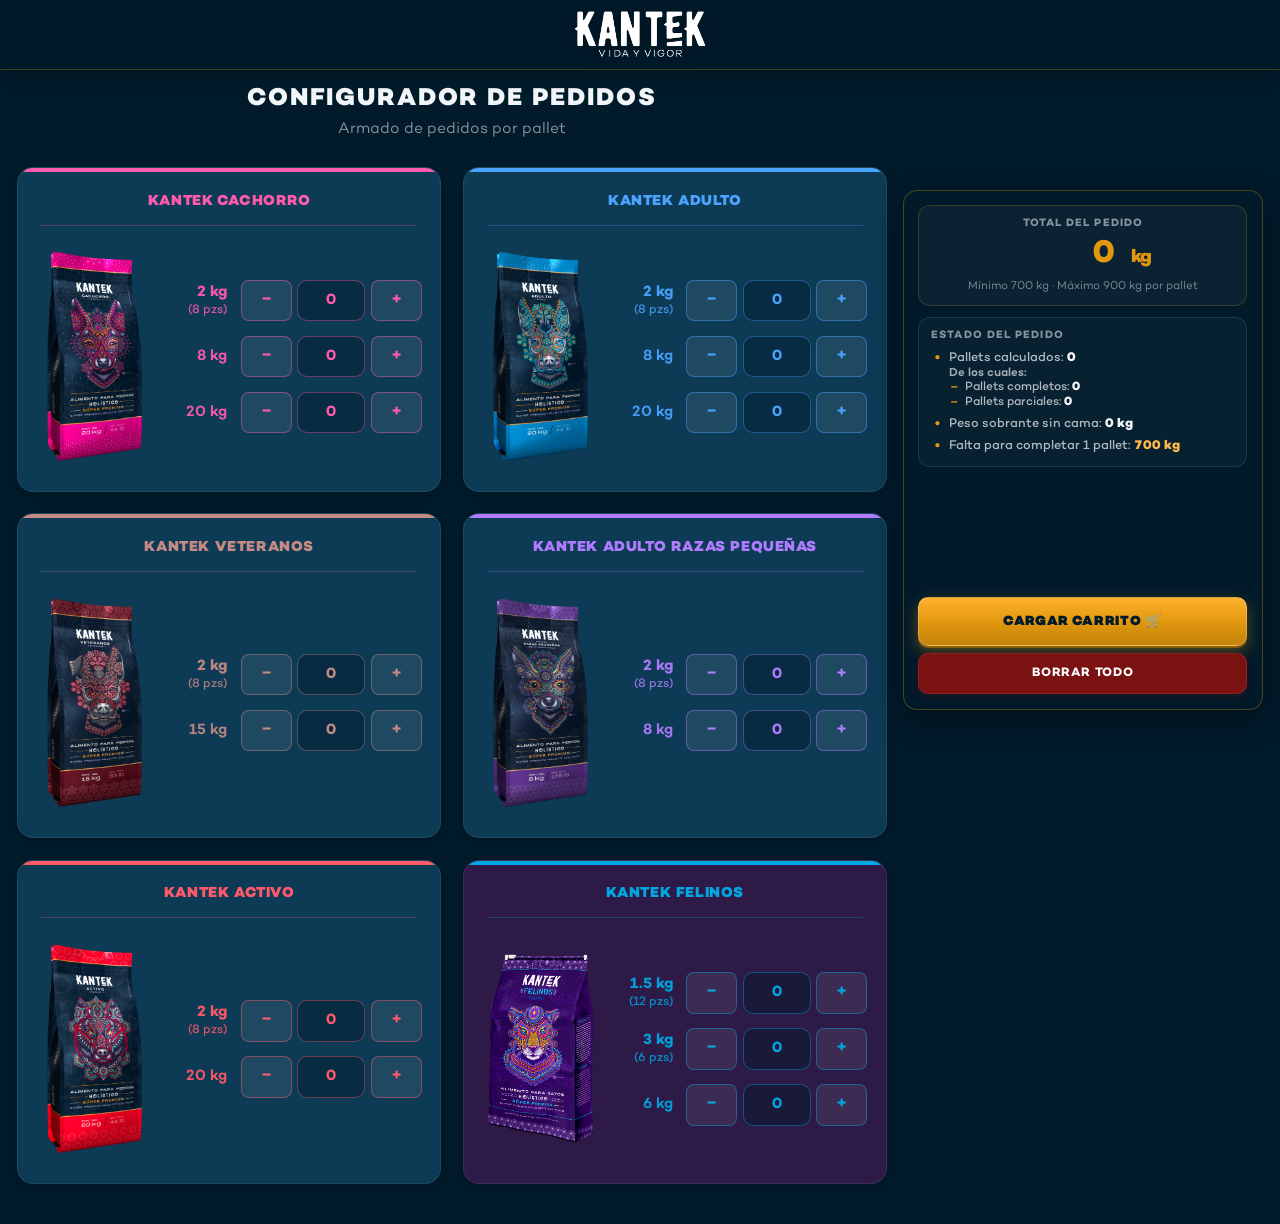
==== commit 4cfafa97: "Add files via upload Ajjustes de escel, diseño y limpieza front-end." ====
--- a/index.html
+++ b/index.html
@@ -892,6 +892,10 @@
         const validN = getValidPalletCount(total);
         const palletsCompletos = getPalletsCompletos(total);
         const palletsCalculados = getPalletsCalculados(total);
+        const palletsParciales = Math.max(
+          0,
+          palletsCalculados - palletsCompletos
+        );
         const faltaInfo = getFaltanParaSiguienteCompleto(total);
         const leftoverCamaKg = getLeftoverWeightKg();
         const sobrantesSinPallet = getKgSobrantesSinPallet(total);
@@ -917,19 +921,47 @@
           text.appendChild(el('span', 'pallet-status__item-value', value));
           li.appendChild(text);
           list.appendChild(li);
-        }
-
-        addItem('Pallets calculados:', String(palletsCalculados));
-        addItem('Peso actual:', formatKg(total) + ' kg');
+          return li;
+        }
+
+        function addSubItem(parentLi, label, value, extraClass) {
+          let sub = parentLi.querySelector('.pallet-status__sublist');
+          if (!sub) {
+            sub = el('ul', 'pallet-status__sublist');
+            parentLi.appendChild(sub);
+          }
+          const li = el(
+            'li',
+            'pallet-status__subitem' + (extraClass ? ' ' + extraClass : '')
+          );
+          li.appendChild(el('span', 'pallet-status__subbullet', '–'));
+          const text = el('span', 'pallet-status__item-text');
+          text.appendChild(el('span', 'pallet-status__item-label', label + ' '));
+          text.appendChild(el('span', 'pallet-status__item-value', value));
+          li.appendChild(text);
+          sub.appendChild(li);
+        }
+
+        const palletsLi = addItem(
+          'Pallets calculados:',
+          String(palletsCalculados)
+        );
+        palletsLi.classList.add('pallet-status__item--pallets-group');
+        // "De los cuales" como contexto visual de los subpuntos
+        const deLosCuales = el('div', 'pallet-status__de-los-cuales', 'De los cuales:');
+        palletsLi.appendChild(deLosCuales);
+        addSubItem(palletsLi, 'Pallets completos:', String(palletsCompletos));
+        addSubItem(
+          palletsLi,
+          'Pallets parciales:',
+          String(palletsParciales),
+          palletsParciales > 0 ? 'is-partial' : ''
+        );
+
         addItem(
-          'Peso de sobrantes sin cama:',
+          'Peso sobrante sin cama:',
           formatKg(leftoverCamaKg) + ' kg',
           leftoverCamaKg > 0 ? 'is-warn' : ''
-        );
-        addItem(
-          'kg sobrantes sin pallet:',
-          formatKg(sobrantesSinPallet) + ' kg',
-          sobrantesSinPallet > 0 ? 'is-warn' : ''
         );
 
         addItem(
@@ -1284,14 +1316,141 @@
         });
       }
 
+      /**
+       * Peso de una cama (suma de sus productos).
+       */
+      function bedWeightKg(bed) {
+        return bedGroupKg(bed);
+      }
+
+      /**
+       * Reparte camas por PESO (no solo por altura).
+       * - Llena hasta `nPallets` tarimas sin superar `maxKg` c/u.
+       * - Prioriza la tarima más ligera que aún quepa la cama.
+       * - Camas que no caben en ninguna → overflowBeds (van a sobrantes o se recolocan).
+       * Cada cama se mantiene intacta (no se parte entre tarimas).
+       */
+      function distributeBedsByWeightKg(beds, nPallets, maxKg) {
+        const n = Math.max(0, nPallets || 0);
+        const cap = maxKg != null ? maxKg : MAX_PALLET_KG;
+        const sorted = (beds || []).slice().sort(function (a, b) {
+          const dw = bedWeightKg(b) - bedWeightKg(a);
+          if (Math.abs(dw) > 1e-9) return dw;
+          return (b.height || 0) - (a.height || 0);
+        });
+
+        const pallets = [];
+        for (let i = 0; i < n; i++) {
+          pallets.push({
+            beds: [],
+            totalKg: 0,
+            stackM: 0,
+            totalM: TARIMA_M,
+          });
+        }
+
+        const overflowBeds = [];
+
+        sorted.forEach(function (bed) {
+          const w = bedWeightKg(bed);
+          if (n < 1) {
+            overflowBeds.push(bed);
+            return;
+          }
+
+          let best = -1;
+          for (let p = 0; p < pallets.length; p++) {
+            if (pallets[p].totalKg + w <= cap + 1e-9) {
+              if (best < 0 || pallets[p].totalKg < pallets[best].totalKg) {
+                best = p;
+              }
+            }
+          }
+
+          if (best >= 0) {
+            pallets[best].beds.push(bed);
+            pallets[best].totalKg = roundKg(pallets[best].totalKg + w);
+            pallets[best].stackM = roundMeters(
+              pallets[best].stackM + (bed.height || 0)
+            );
+            pallets[best].totalM = roundMeters(
+              pallets[best].stackM + TARIMA_M
+            );
+          } else {
+            overflowBeds.push(bed);
+          }
+        });
+
+        return { pallets: pallets, overflowBeds: overflowBeds };
+      }
+
+      /**
+       * Coloca piezas sueltas (sin cama completa) en tarimas numeradas
+       * sin superar maxKg. Parte lotes si hace falta. Devuelve lo que no cupo.
+       */
+      function placeLooseItemsOnTarimas(tarimas, looseItems, maxKg) {
+        const cap = maxKg != null ? maxKg : MAX_PALLET_KG;
+        const remaining = [];
+
+        toLooseItems(looseItems).forEach(function (item) {
+          let left = item.piezas;
+          const unit = item.unitKg || 0;
+
+          while (left > 0) {
+            let best = -1;
+            for (let i = 0; i < tarimas.length; i++) {
+              const t = tarimas[i];
+              if (t.isSobrantes) continue;
+              const room = cap - (t.totalKg || 0);
+              const canFit =
+                unit <= 0 ? left : Math.floor((room + 1e-9) / unit);
+              if (canFit >= 1) {
+                if (best < 0 || t.totalKg < tarimas[best].totalKg) best = i;
+              }
+            }
+
+            if (best < 0) {
+              remaining.push({
+                product: item.product,
+                presentacion: item.presentacion,
+                piezas: left,
+                unitKg: unit,
+                kg: roundKg(left * unit),
+              });
+              break;
+            }
+
+            const room = cap - (tarimas[best].totalKg || 0);
+            let take =
+              unit <= 0 ? left : Math.min(left, Math.floor((room + 1e-9) / unit));
+            if (take < 1) take = left;
+
+            tarimas[best].looseItems = tarimas[best].looseItems || [];
+            tarimas[best].looseItems.push({
+              product: item.product,
+              presentacion: item.presentacion,
+              piezas: take,
+              unitKg: unit,
+              kg: roundKg(take * unit),
+            });
+            tarimas[best].totalKg = tarimaTotalKg(tarimas[best]);
+            left -= take;
+          }
+        });
+
+        return remaining;
+      }
+
       /*
        * IMPORTANTE - REGLA CRÍTICA DE TARIMAS:
-       * El Excel NUNCA debe crear una "Tarima de sobrantes" si el valor de "kg sobrantes sin pallet" es 0.
-       * El número de tarimas del Excel debe coincidir exactamente con "Pallets calculados" del panel Estado del pedido.
-       * Esta regla tiene prioridad sobre cualquier otra lógica de empaquetado.
+       * 1. Ninguna tarima numerada puede superar MAX_PALLET_KG (900 kg).
+       * 2. El número de tarimas del Excel = "Pallets calculados" del panel.
+       * 3. "Tarima de sobrantes" SOLO si "kg sobrantes sin pallet" > 0.
+       * 4. La distribución por peso alinea el Excel con el Estado del pedido:
+       *    pallets completos se llenan hasta 900 kg; el resto va a sobrantes.
+       * 5. Dentro de cada tarima se mantienen las camas separadas (A→G).
        *
        * Detalle: tarimas numeradas + (1 sobrantes solo si kg > 0) = Pallets calculados.
-       * Dentro de cada tarima: camas A→G (sin escribir el nombre de la cama).
        */
       function buildTarimasFromSnapshot(snap) {
         const totalKg = snap.totalKg;
@@ -1300,17 +1459,23 @@
         const beds = (snap.beds || []).slice();
         const leftoverItems = (snap.leftoverItems || []).slice();
 
-        // Pallets numerados = pallets calculados menos 1 si hay sobrantes
+        // Pallets numerados (completos) = pallets calculados menos 1 si hay sobrantes
         const hasSobrantes = sobrantesKg > 0;
         const nNumeradas = hasSobrantes
           ? Math.max(0, palletsCalculados - 1)
-          : palletsCalculados;
+          : Math.max(0, palletsCalculados);
 
         const tarimas = [];
+        let overflowBeds = [];
 
         if (nNumeradas >= 1) {
           if (beds.length > 0) {
-            distributeBedsToPallets(beds, nNumeradas).forEach(function (p, idx) {
+            const packed = distributeBedsByWeightKg(
+              beds,
+              nNumeradas,
+              MAX_PALLET_KG
+            );
+            packed.pallets.forEach(function (p, idx) {
               const tarima = {
                 title: 'Tarima ' + (idx + 1),
                 beds: sortBedsAlpha(p.beds),
@@ -1320,8 +1485,8 @@
               tarima.totalKg = tarimaTotalKg(tarima);
               tarimas.push(tarima);
             });
+            overflowBeds = packed.overflowBeds;
           } else {
-            // Sin camas armables: crear N tarimas vacías (productos irán como loose)
             for (let i = 0; i < nNumeradas; i++) {
               tarimas.push({
                 title: 'Tarima ' + (i + 1),
@@ -1331,42 +1496,73 @@
               });
             }
           }
+
+          // Si no hay sobrantes y quedaron camas sin caber (empaquetado imperfecto),
+          // forzarlas en la tarima más ligera solo como último recurso.
+          // Con sobrantes, las camas overflow van a la tarima de sobrantes.
+          if (!hasSobrantes && overflowBeds.length > 0) {
+            overflowBeds.forEach(function (bed) {
+              let best = 0;
+              for (let i = 1; i < tarimas.length; i++) {
+                if (tarimas[i].totalKg < tarimas[best].totalKg) best = i;
+              }
+              tarimas[best].beds.push(bed);
+              tarimas[best].beds = sortBedsAlpha(tarimas[best].beds);
+              tarimas[best].totalKg = tarimaTotalKg(tarimas[best]);
+            });
+            overflowBeds = [];
+          }
+        } else {
+          // Sin tarimas numeradas: todas las camas son overflow (pedido < 700 kg)
+          overflowBeds = beds.slice();
         }
 
         if (hasSobrantes) {
           // SOLO si el panel reporta kg sobrantes sin pallet > 0
           const tarima = {
             title: 'Tarima de sobrantes (sin pallet completo)',
-            // Si no hay pallets numerados (pedido < 700), todas las camas van aquí
-            beds: nNumeradas === 0 ? sortBedsAlpha(beds) : [],
+            beds: sortBedsAlpha(overflowBeds),
             looseItems: toLooseItems(leftoverItems),
             isSobrantes: true,
           };
           tarima.totalKg = tarimaTotalKg(tarima);
           tarimas.push(tarima);
         } else if (leftoverItems.length > 0 && tarimas.length > 0) {
-          // sobrantes = 0 en el panel → NO crear tarima extra;
-          // piezas sin cama completa se agregan a la última tarima numerada
-          const last = tarimas[tarimas.length - 1];
-          last.looseItems = (last.looseItems || []).concat(
-            toLooseItems(leftoverItems)
+          // sobrantes = 0 → NO crear tarima extra; repartir sueltos sin pasar de 900 kg
+          const stillLeft = placeLooseItemsOnTarimas(
+            tarimas,
+            leftoverItems,
+            MAX_PALLET_KG
           );
-          last.totalKg = tarimaTotalKg(last);
+          if (stillLeft.length > 0) {
+            // Forzar resto en la más ligera (total válido N×700…N×900)
+            const best = tarimas.reduce(function (bi, t, i, arr) {
+              return t.totalKg < arr[bi].totalKg ? i : bi;
+            }, 0);
+            tarimas[best].looseItems = (tarimas[best].looseItems || []).concat(
+              stillLeft
+            );
+            tarimas[best].totalKg = tarimaTotalKg(tarimas[best]);
+          }
         } else if (leftoverItems.length > 0 && tarimas.length === 0) {
-          // Pedido con piezas pero 0 pallets calculados (no debería pasar si total>0)
-          // Sin inventar "sobrantes" si el panel dice 0: una sola Tarima 1
+          // Pedido con piezas pero sin camas; respetar pallets calculados
           if (palletsCalculados >= 1) {
-            tarimas.push({
-              title: 'Tarima 1',
-              beds: [],
-              looseItems: toLooseItems(leftoverItems),
-              isSobrantes: false,
+            for (let i = 0; i < palletsCalculados; i++) {
+              tarimas.push({
+                title: 'Tarima ' + (i + 1),
+                beds: [],
+                looseItems: [],
+                isSobrantes: false,
+              });
+            }
+            placeLooseItemsOnTarimas(tarimas, leftoverItems, MAX_PALLET_KG);
+            // Si aún sobra (solo piezas, sin sobrantes de panel), al más ligero
+            tarimas.forEach(function (t) {
+              t.totalKg = tarimaTotalKg(t);
             });
-            tarimas[0].totalKg = tarimaTotalKg(tarimas[0]);
-          }
-        }
-
-        // Recalcular totales de tarimas numeradas por si se añadieron loose items
+          }
+        }
+
         tarimas.forEach(function (t) {
           t.totalKg = tarimaTotalKg(t);
         });
--- a/styles.css
+++ b/styles.css
@@ -191,7 +191,7 @@
   --radius-sm: 10px;
   --transition: 0.2s ease;
   --font: "Campton", system-ui, sans-serif;
-  --sidebar-width: 20rem;
+  --sidebar-width: 22.5rem;
 }
 
 html {
@@ -398,7 +398,7 @@
   display: flex;
   flex-direction: column;
   gap: 0.45rem;
-  padding: 0.7rem 0.7rem;
+  padding: 0.7rem 0.75rem;
   border-radius: 12px;
   border: 1px solid rgba(255, 255, 255, 0.1);
   background: rgba(255, 255, 255, 0.03);
@@ -606,20 +606,36 @@
   padding: 0.35rem 0.15rem 0.1rem 0;
 }
 
+/*
+ * Cada punto: viñeta + texto en la misma fila (grid).
+ * Evita que flex-wrap separe el texto debajo de la viñeta.
+ */
 .pallet-status__item {
-  display: flex;
-  align-items: flex-start;
-  gap: 0.4rem;
-  font-family: var(--font);
-  font-size: 0.88rem;
-  line-height: 1.35;
+  display: grid;
+  grid-template-columns: 0.75rem minmax(0, 1fr);
+  column-gap: 0.35rem;
+  row-gap: 0.08rem;
+  align-items: baseline;
+  font-family: var(--font);
+  font-size: 0.8rem;
+  line-height: 1.25;
   color: var(--text-on-dark);
 }
 
 .pallet-status__bullet {
+  grid-column: 1;
+  grid-row: 1;
   color: var(--accent);
   font-weight: 800;
-  flex-shrink: 0;
+  line-height: 1.25;
+  text-align: center;
+}
+
+.pallet-status__item-text {
+  grid-column: 2;
+  grid-row: 1;
+  min-width: 0;
+  white-space: nowrap;
 }
 
 .pallet-status__item-label {
@@ -633,8 +649,20 @@
   color: var(--text-on-dark);
 }
 
-.pallet-status__item.is-warn .pallet-status__item-value {
+.pallet-status__item.is-warn .pallet-status__item-value,
+.pallet-status__subitem.is-warn .pallet-status__item-value {
   color: #ffb84d;
+}
+
+/* Pallets parciales > 0: rojo claro legible (alerta de tarima incompleta) */
+.pallet-status__subitem.is-partial .pallet-status__item-value {
+  color: #ff8a80;
+  font-weight: 800;
+}
+
+.pallet-status--ok .pallet-status__subitem.is-partial .pallet-status__item-value,
+.pallet-status--warn .pallet-status__subitem.is-partial .pallet-status__item-value {
+  color: #ff8a80;
 }
 
 .pallet-status__item.is-ok .pallet-status__item-value {
@@ -643,6 +671,67 @@
 
 .pallet-status--ok .pallet-status__item-value {
   color: #d8ffe8;
+}
+
+/* Grupo compacto: Pallets calculados + De los cuales + subpuntos */
+.pallet-status__item--pallets-group {
+  row-gap: 0.04rem;
+  line-height: 1.15;
+}
+
+.pallet-status__item--pallets-group > .pallet-status__item-text {
+  line-height: 1.15;
+}
+
+/* Subpuntos bajo "Pallets calculados" (columna del texto, bajo la 1ª línea) */
+.pallet-status__de-los-cuales {
+  grid-column: 2;
+  margin: 0;
+  padding: 0;
+  font-family: var(--font);
+  font-size: 0.74rem;
+  font-weight: 600;
+  line-height: 1.15;
+  color: var(--text-muted-on-dark);
+  opacity: 0.9;
+  white-space: nowrap;
+}
+
+.pallet-status__sublist {
+  list-style: none;
+  display: flex;
+  flex-direction: column;
+  gap: 0.04rem;
+  margin: 0;
+  padding: 0;
+  grid-column: 2;
+}
+
+.pallet-status__subitem {
+  display: grid;
+  grid-template-columns: 0.7rem minmax(0, 1fr);
+  column-gap: 0.3rem;
+  align-items: baseline;
+  font-family: var(--font);
+  font-size: 0.76rem;
+  line-height: 1.15;
+  color: var(--text-on-dark);
+}
+
+.pallet-status__subitem .pallet-status__item-text {
+  grid-column: 2;
+  grid-row: 1;
+  white-space: nowrap;
+}
+
+.pallet-status__subbullet {
+  grid-column: 1;
+  grid-row: 1;
+  color: var(--accent);
+  font-weight: 700;
+  opacity: 0.85;
+  line-height: 1.15;
+  text-align: center;
 }
 
 .pallet-status__hint {
@@ -1368,11 +1457,19 @@
 
 @media (max-width: 1100px) {
   :root {
-    --sidebar-width: 17.5rem;
+    --sidebar-width: 20.5rem;
   }
 
   .resumen-valor {
     font-size: 1.7rem;
+  }
+
+  .pallet-status__item {
+    font-size: 0.78rem;
+  }
+
+  .pallet-status__subitem {
+    font-size: 0.74rem;
   }
 }
 
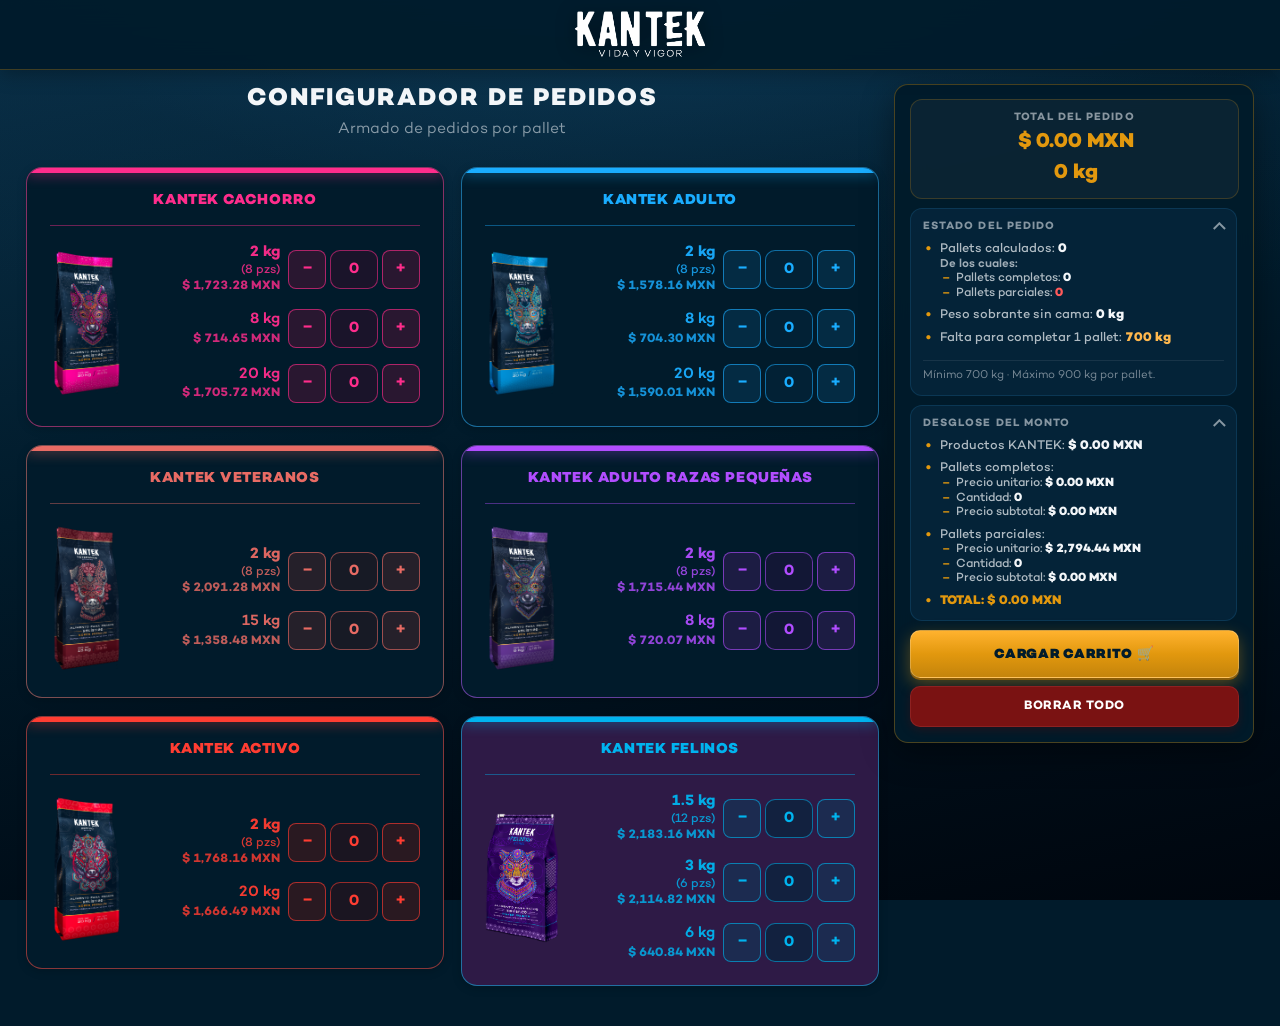
==== commit 55fb7049: "Actualiza index.html del configurador de pedidos" ====
--- a/index.html
+++ b/index.html
@@ -50,29 +50,38 @@
           </div>
           <div class="presentaciones">
           <div class="presentacion">
-            <span class="presentacion-peso presentacion-peso--caja" data-label="2 kg (8 pzs)">
-              <span class="presentacion-peso__kg">2 kg</span>
-              <span class="presentacion-peso__pzs">(8 pzs)</span>
-            </span>
+            <div class="presentacion-meta">
+              <span class="presentacion-peso presentacion-peso--caja" data-label="2 kg (8 pzs)">
+                <span class="presentacion-peso__kg">2 kg</span>
+                <span class="presentacion-peso__pzs">(8 pzs)</span>
+              </span>
+              <span class="presentacion-precio">$1,723.28</span>
+            </div>
             <div class="qty-controls">
               <button type="button" class="btn-qty btn-minus" tabindex="-1" aria-label="Restar cantidad">−</button>
-              <input type="number" inputmode="numeric" pattern="[0-9]*" min="0" step="1" value="0" data-product="cachorro" data-kg="16" data-piece-kg="2" aria-label="Cantidad de cajas KANTEK Cachorro 2 kg">
+              <input type="number" inputmode="numeric" pattern="[0-9]*" min="0" step="1" value="0" data-product="cachorro" data-kg="16" data-piece-kg="2" data-price="1723.28" aria-label="Cantidad de cajas KANTEK Cachorro 2 kg">
               <button type="button" class="btn-qty btn-plus" tabindex="-1" aria-label="Sumar cantidad">+</button>
             </div>
           </div>
           <div class="presentacion">
-            <span class="presentacion-peso">8 kg</span>
+            <div class="presentacion-meta">
+              <span class="presentacion-peso">8 kg</span>
+              <span class="presentacion-precio">$714.65</span>
+            </div>
             <div class="qty-controls">
               <button type="button" class="btn-qty btn-minus" tabindex="-1" aria-label="Restar cantidad">−</button>
-              <input type="number" inputmode="numeric" pattern="[0-9]*" min="0" step="1" value="0" data-product="cachorro" data-kg="8" data-piece-kg="8" aria-label="Cantidad de bolsas KANTEK Cachorro 8 kg">
+              <input type="number" inputmode="numeric" pattern="[0-9]*" min="0" step="1" value="0" data-product="cachorro" data-kg="8" data-piece-kg="8" data-price="714.65" aria-label="Cantidad de bolsas KANTEK Cachorro 8 kg">
               <button type="button" class="btn-qty btn-plus" tabindex="-1" aria-label="Sumar cantidad">+</button>
             </div>
           </div>
           <div class="presentacion">
-            <span class="presentacion-peso">20 kg</span>
+            <div class="presentacion-meta">
+              <span class="presentacion-peso">20 kg</span>
+              <span class="presentacion-precio">$1,705.72</span>
+            </div>
             <div class="qty-controls">
               <button type="button" class="btn-qty btn-minus" tabindex="-1" aria-label="Restar cantidad">−</button>
-              <input type="number" inputmode="numeric" pattern="[0-9]*" min="0" step="1" value="0" data-product="cachorro" data-kg="20" data-piece-kg="20" aria-label="Cantidad de bolsas KANTEK Cachorro 20 kg">
+              <input type="number" inputmode="numeric" pattern="[0-9]*" min="0" step="1" value="0" data-product="cachorro" data-kg="20" data-piece-kg="20" data-price="1705.72" aria-label="Cantidad de bolsas KANTEK Cachorro 20 kg">
               <button type="button" class="btn-qty btn-plus" tabindex="-1" aria-label="Sumar cantidad">+</button>
             </div>
           </div>
@@ -96,29 +105,38 @@
           </div>
           <div class="presentaciones">
           <div class="presentacion">
-            <span class="presentacion-peso presentacion-peso--caja" data-label="2 kg (8 pzs)">
-              <span class="presentacion-peso__kg">2 kg</span>
-              <span class="presentacion-peso__pzs">(8 pzs)</span>
-            </span>
+            <div class="presentacion-meta">
+              <span class="presentacion-peso presentacion-peso--caja" data-label="2 kg (8 pzs)">
+                <span class="presentacion-peso__kg">2 kg</span>
+                <span class="presentacion-peso__pzs">(8 pzs)</span>
+              </span>
+              <span class="presentacion-precio">$1,578.16</span>
+            </div>
             <div class="qty-controls">
               <button type="button" class="btn-qty btn-minus" tabindex="-1" aria-label="Restar cantidad">−</button>
-              <input type="number" inputmode="numeric" pattern="[0-9]*" min="0" step="1" value="0" data-product="adulto" data-kg="16" data-piece-kg="2" aria-label="Cantidad de cajas KANTEK Adulto 2 kg">
+              <input type="number" inputmode="numeric" pattern="[0-9]*" min="0" step="1" value="0" data-product="adulto" data-kg="16" data-piece-kg="2" data-price="1578.16" aria-label="Cantidad de cajas KANTEK Adulto 2 kg">
               <button type="button" class="btn-qty btn-plus" tabindex="-1" aria-label="Sumar cantidad">+</button>
             </div>
           </div>
           <div class="presentacion">
-            <span class="presentacion-peso">8 kg</span>
+            <div class="presentacion-meta">
+              <span class="presentacion-peso">8 kg</span>
+              <span class="presentacion-precio">$704.30</span>
+            </div>
             <div class="qty-controls">
               <button type="button" class="btn-qty btn-minus" tabindex="-1" aria-label="Restar cantidad">−</button>
-              <input type="number" inputmode="numeric" pattern="[0-9]*" min="0" step="1" value="0" data-product="adulto" data-kg="8" data-piece-kg="8" aria-label="Cantidad de bolsas KANTEK Adulto 8 kg">
+              <input type="number" inputmode="numeric" pattern="[0-9]*" min="0" step="1" value="0" data-product="adulto" data-kg="8" data-piece-kg="8" data-price="704.30" aria-label="Cantidad de bolsas KANTEK Adulto 8 kg">
               <button type="button" class="btn-qty btn-plus" tabindex="-1" aria-label="Sumar cantidad">+</button>
             </div>
           </div>
           <div class="presentacion">
-            <span class="presentacion-peso">20 kg</span>
+            <div class="presentacion-meta">
+              <span class="presentacion-peso">20 kg</span>
+              <span class="presentacion-precio">$1,590.01</span>
+            </div>
             <div class="qty-controls">
               <button type="button" class="btn-qty btn-minus" tabindex="-1" aria-label="Restar cantidad">−</button>
-              <input type="number" inputmode="numeric" pattern="[0-9]*" min="0" step="1" value="0" data-product="adulto" data-kg="20" data-piece-kg="20" aria-label="Cantidad de bolsas KANTEK Adulto 20 kg">
+              <input type="number" inputmode="numeric" pattern="[0-9]*" min="0" step="1" value="0" data-product="adulto" data-kg="20" data-piece-kg="20" data-price="1590.01" aria-label="Cantidad de bolsas KANTEK Adulto 20 kg">
               <button type="button" class="btn-qty btn-plus" tabindex="-1" aria-label="Sumar cantidad">+</button>
             </div>
           </div>
@@ -142,21 +160,27 @@
           </div>
           <div class="presentaciones">
           <div class="presentacion">
-            <span class="presentacion-peso presentacion-peso--caja" data-label="2 kg (8 pzs)">
-              <span class="presentacion-peso__kg">2 kg</span>
-              <span class="presentacion-peso__pzs">(8 pzs)</span>
-            </span>
+            <div class="presentacion-meta">
+              <span class="presentacion-peso presentacion-peso--caja" data-label="2 kg (8 pzs)">
+                <span class="presentacion-peso__kg">2 kg</span>
+                <span class="presentacion-peso__pzs">(8 pzs)</span>
+              </span>
+              <span class="presentacion-precio">$2,091.28</span>
+            </div>
             <div class="qty-controls">
               <button type="button" class="btn-qty btn-minus" tabindex="-1" aria-label="Restar cantidad">−</button>
-              <input type="number" inputmode="numeric" pattern="[0-9]*" min="0" step="1" value="0" data-product="veteranos" data-kg="16" data-piece-kg="2" aria-label="Cantidad de cajas KANTEK Veteranos 2 kg">
+              <input type="number" inputmode="numeric" pattern="[0-9]*" min="0" step="1" value="0" data-product="veteranos" data-kg="16" data-piece-kg="2" data-price="2091.28" aria-label="Cantidad de cajas KANTEK Veteranos 2 kg">
               <button type="button" class="btn-qty btn-plus" tabindex="-1" aria-label="Sumar cantidad">+</button>
             </div>
           </div>
           <div class="presentacion">
-            <span class="presentacion-peso">15 kg</span>
+            <div class="presentacion-meta">
+              <span class="presentacion-peso">15 kg</span>
+              <span class="presentacion-precio">$1,358.48</span>
+            </div>
             <div class="qty-controls">
               <button type="button" class="btn-qty btn-minus" tabindex="-1" aria-label="Restar cantidad">−</button>
-              <input type="number" inputmode="numeric" pattern="[0-9]*" min="0" step="1" value="0" data-product="veteranos" data-kg="15" data-piece-kg="15" aria-label="Cantidad de bolsas KANTEK Veteranos 15 kg">
+              <input type="number" inputmode="numeric" pattern="[0-9]*" min="0" step="1" value="0" data-product="veteranos" data-kg="15" data-piece-kg="15" data-price="1358.48" aria-label="Cantidad de bolsas KANTEK Veteranos 15 kg">
               <button type="button" class="btn-qty btn-plus" tabindex="-1" aria-label="Sumar cantidad">+</button>
             </div>
           </div>
@@ -180,21 +204,27 @@
           </div>
           <div class="presentaciones">
           <div class="presentacion">
-            <span class="presentacion-peso presentacion-peso--caja" data-label="2 kg (8 pzs)">
-              <span class="presentacion-peso__kg">2 kg</span>
-              <span class="presentacion-peso__pzs">(8 pzs)</span>
-            </span>
+            <div class="presentacion-meta">
+              <span class="presentacion-peso presentacion-peso--caja" data-label="2 kg (8 pzs)">
+                <span class="presentacion-peso__kg">2 kg</span>
+                <span class="presentacion-peso__pzs">(8 pzs)</span>
+              </span>
+              <span class="presentacion-precio">$1,715.44</span>
+            </div>
             <div class="qty-controls">
               <button type="button" class="btn-qty btn-minus" tabindex="-1" aria-label="Restar cantidad">−</button>
-              <input type="number" inputmode="numeric" pattern="[0-9]*" min="0" step="1" value="0" data-product="razas-pequenas" data-kg="16" data-piece-kg="2" aria-label="Cantidad de cajas KANTEK Adulto Razas Pequeñas 2 kg">
+              <input type="number" inputmode="numeric" pattern="[0-9]*" min="0" step="1" value="0" data-product="razas-pequenas" data-kg="16" data-piece-kg="2" data-price="1715.44" aria-label="Cantidad de cajas KANTEK Adulto Razas Pequeñas 2 kg">
               <button type="button" class="btn-qty btn-plus" tabindex="-1" aria-label="Sumar cantidad">+</button>
             </div>
           </div>
           <div class="presentacion">
-            <span class="presentacion-peso">8 kg</span>
+            <div class="presentacion-meta">
+              <span class="presentacion-peso">8 kg</span>
+              <span class="presentacion-precio">$720.07</span>
+            </div>
             <div class="qty-controls">
               <button type="button" class="btn-qty btn-minus" tabindex="-1" aria-label="Restar cantidad">−</button>
-              <input type="number" inputmode="numeric" pattern="[0-9]*" min="0" step="1" value="0" data-product="razas-pequenas" data-kg="8" data-piece-kg="8" aria-label="Cantidad de bolsas KANTEK Adulto Razas Pequeñas 8 kg">
+              <input type="number" inputmode="numeric" pattern="[0-9]*" min="0" step="1" value="0" data-product="razas-pequenas" data-kg="8" data-piece-kg="8" data-price="720.07" aria-label="Cantidad de bolsas KANTEK Adulto Razas Pequeñas 8 kg">
               <button type="button" class="btn-qty btn-plus" tabindex="-1" aria-label="Sumar cantidad">+</button>
             </div>
           </div>
@@ -218,21 +248,27 @@
           </div>
           <div class="presentaciones">
           <div class="presentacion">
-            <span class="presentacion-peso presentacion-peso--caja" data-label="2 kg (8 pzs)">
-              <span class="presentacion-peso__kg">2 kg</span>
-              <span class="presentacion-peso__pzs">(8 pzs)</span>
-            </span>
+            <div class="presentacion-meta">
+              <span class="presentacion-peso presentacion-peso--caja" data-label="2 kg (8 pzs)">
+                <span class="presentacion-peso__kg">2 kg</span>
+                <span class="presentacion-peso__pzs">(8 pzs)</span>
+              </span>
+              <span class="presentacion-precio">$1,768.16</span>
+            </div>
             <div class="qty-controls">
               <button type="button" class="btn-qty btn-minus" tabindex="-1" aria-label="Restar cantidad">−</button>
-              <input type="number" inputmode="numeric" pattern="[0-9]*" min="0" step="1" value="0" data-product="activo" data-kg="16" data-piece-kg="2" aria-label="Cantidad de cajas KANTEK Activo 2 kg">
+              <input type="number" inputmode="numeric" pattern="[0-9]*" min="0" step="1" value="0" data-product="activo" data-kg="16" data-piece-kg="2" data-price="1768.16" aria-label="Cantidad de cajas KANTEK Activo 2 kg">
               <button type="button" class="btn-qty btn-plus" tabindex="-1" aria-label="Sumar cantidad">+</button>
             </div>
           </div>
           <div class="presentacion">
-            <span class="presentacion-peso">20 kg</span>
+            <div class="presentacion-meta">
+              <span class="presentacion-peso">20 kg</span>
+              <span class="presentacion-precio">$1,666.49</span>
+            </div>
             <div class="qty-controls">
               <button type="button" class="btn-qty btn-minus" tabindex="-1" aria-label="Restar cantidad">−</button>
-              <input type="number" inputmode="numeric" pattern="[0-9]*" min="0" step="1" value="0" data-product="activo" data-kg="20" data-piece-kg="20" aria-label="Cantidad de bolsas KANTEK Activo 20 kg">
+              <input type="number" inputmode="numeric" pattern="[0-9]*" min="0" step="1" value="0" data-product="activo" data-kg="20" data-piece-kg="20" data-price="1666.49" aria-label="Cantidad de bolsas KANTEK Activo 20 kg">
               <button type="button" class="btn-qty btn-plus" tabindex="-1" aria-label="Sumar cantidad">+</button>
             </div>
           </div>
@@ -256,32 +292,41 @@
           </div>
           <div class="presentaciones">
           <div class="presentacion">
-            <span class="presentacion-peso presentacion-peso--caja" data-label="1.5 kg (12 pzs)">
-              <span class="presentacion-peso__kg">1.5 kg</span>
-              <span class="presentacion-peso__pzs">(12 pzs)</span>
-            </span>
+            <div class="presentacion-meta">
+              <span class="presentacion-peso presentacion-peso--caja" data-label="1.5 kg (12 pzs)">
+                <span class="presentacion-peso__kg">1.5 kg</span>
+                <span class="presentacion-peso__pzs">(12 pzs)</span>
+              </span>
+              <span class="presentacion-precio">$2,183.16</span>
+            </div>
             <div class="qty-controls">
               <button type="button" class="btn-qty btn-minus" tabindex="-1" aria-label="Restar cantidad">−</button>
-              <input type="number" inputmode="numeric" pattern="[0-9]*" min="0" step="1" value="0" data-product="felinos" data-kg="18" data-piece-kg="1.5" aria-label="Cantidad de cajas KANTEK Felinos 1.5 kg">
+              <input type="number" inputmode="numeric" pattern="[0-9]*" min="0" step="1" value="0" data-product="felinos" data-kg="18" data-piece-kg="1.5" data-price="2183.16" aria-label="Cantidad de cajas KANTEK Felinos 1.5 kg">
               <button type="button" class="btn-qty btn-plus" tabindex="-1" aria-label="Sumar cantidad">+</button>
             </div>
           </div>
           <div class="presentacion">
-            <span class="presentacion-peso presentacion-peso--caja" data-label="3 kg (6 pzs)">
-              <span class="presentacion-peso__kg">3 kg</span>
-              <span class="presentacion-peso__pzs">(6 pzs)</span>
-            </span>
+            <div class="presentacion-meta">
+              <span class="presentacion-peso presentacion-peso--caja" data-label="3 kg (6 pzs)">
+                <span class="presentacion-peso__kg">3 kg</span>
+                <span class="presentacion-peso__pzs">(6 pzs)</span>
+              </span>
+              <span class="presentacion-precio">$2,114.82</span>
+            </div>
             <div class="qty-controls">
               <button type="button" class="btn-qty btn-minus" tabindex="-1" aria-label="Restar cantidad">−</button>
-              <input type="number" inputmode="numeric" pattern="[0-9]*" min="0" step="1" value="0" data-product="felinos" data-kg="18" data-piece-kg="3" aria-label="Cantidad de cajas KANTEK Felinos 3 kg">
+              <input type="number" inputmode="numeric" pattern="[0-9]*" min="0" step="1" value="0" data-product="felinos" data-kg="18" data-piece-kg="3" data-price="2114.82" aria-label="Cantidad de cajas KANTEK Felinos 3 kg">
               <button type="button" class="btn-qty btn-plus" tabindex="-1" aria-label="Sumar cantidad">+</button>
             </div>
           </div>
           <div class="presentacion">
-            <span class="presentacion-peso">6 kg</span>
+            <div class="presentacion-meta">
+              <span class="presentacion-peso">6 kg</span>
+              <span class="presentacion-precio">$640.84</span>
+            </div>
             <div class="qty-controls">
               <button type="button" class="btn-qty btn-minus" tabindex="-1" aria-label="Restar cantidad">−</button>
-              <input type="number" inputmode="numeric" pattern="[0-9]*" min="0" step="1" value="0" data-product="felinos" data-kg="6" data-piece-kg="6" aria-label="Cantidad de bolsas KANTEK Felinos 6 kg">
+              <input type="number" inputmode="numeric" pattern="[0-9]*" min="0" step="1" value="0" data-product="felinos" data-kg="6" data-piece-kg="6" data-price="640.84" aria-label="Cantidad de bolsas KANTEK Felinos 6 kg">
               <button type="button" class="btn-qty btn-plus" tabindex="-1" aria-label="Sumar cantidad">+</button>
             </div>
           </div>
@@ -295,15 +340,28 @@
     <div class="sidebar-section sidebar-total-block">
       <span class="resumen-label">Total del pedido</span>
       <span class="resumen-valor">
-        <span class="total-kg-slot"><span id="total-kg">0</span></span>
-        <span class="total-kg-unit">kg</span>
+        <span id="total-money" class="total-flash">$ 0.00</span><span class="total-currency"> MXN</span>
       </span>
-      <span class="resumen-limites">Mínimo 700 kg · Máximo 900 kg por pallet</span>
+      <span class="resumen-valor">
+        <span id="total-kg" class="total-flash">0</span><span class="total-kg-unit"> kg</span>
+      </span>
     </div>
 
+    <div class="sidebar-scroll">
+    <button
+      type="button"
+      class="sidebar-panels-toggle"
+      id="sidebar-panels-toggle"
+      aria-expanded="false"
+      aria-controls="pallet-status-panel monto-status-panel"
+    >
+      <span class="sidebar-panels-toggle__box">Estado del pedido</span>
+      <span class="sidebar-panels-toggle__box">Desglose del monto</span>
+      <span class="pallet-status__chevron" aria-hidden="true"></span>
+    </button>
     <div
       id="pallet-status"
-      class="pallet-status pallet-status--empty is-collapsed"
+      class="pallet-status is-collapsed"
       role="status"
       aria-live="polite"
     >
@@ -324,7 +382,35 @@
         aria-labelledby="pallet-status-toggle"
       >
         <p class="pallet-status__body">Agrega productos para ver el armado por pallets.</p>
+        <p class="resumen-limites pallet-status__limites">Mínimo 700 kg · Máximo 900 kg por pallet.</p>
       </div>
+    </div>
+
+    <div
+      id="monto-status"
+      class="pallet-status is-collapsed"
+      role="region"
+      aria-label="Desglose del monto"
+    >
+      <button
+        type="button"
+        class="pallet-status__toggle"
+        id="monto-status-toggle"
+        aria-expanded="false"
+        aria-controls="monto-status-panel"
+      >
+        <span class="pallet-status__title">Desglose del monto</span>
+        <span class="pallet-status__chevron" aria-hidden="true"></span>
+      </button>
+      <div
+        id="monto-status-panel"
+        class="pallet-status__panel"
+        role="region"
+        aria-labelledby="monto-status-toggle"
+      >
+        <p class="pallet-status__body">Agrega productos para ver el desglose.</p>
+      </div>
+    </div>
     </div>
 
     <div class="sidebar-actions">
@@ -349,12 +435,16 @@
       <h2 id="modal-finalizar-titulo" class="modal__title">Cargar carrito</h2>
       <div class="modal__summary">
         <p class="modal__summary-line">
-          Cantidad de tarimas:
+          Cantidad de pallets:
           <strong id="modal-tarimas">0</strong>
         </p>
         <p class="modal__summary-line">
           Total de kilogramos:
           <strong id="modal-total-kg">0</strong> kg
+        </p>
+        <p class="modal__summary-line">
+          Monto total:
+          <strong id="modal-total-money">$ 0.00 MXN</strong>
         </p>
         <p class="modal__summary-line">
           kg sobrantes sin pallet:
@@ -465,8 +555,13 @@
         },
       ];
 
+      /* Zona 1 fija: unitarios que nunca cambian */
+      const PRECIO_PALLET_COMPLETO = 0;
+      const PRECIO_PALLET_PARCIAL = 2794.44;
+
       const inputs = document.querySelectorAll('.presentaciones input[type="number"]');
       const totalEl = document.getElementById('total-kg');
+      const totalMoneyEl = document.getElementById('total-money');
       const palletStatusEl = document.getElementById('pallet-status');
       const btnBorrar = document.getElementById('btn-borrar');
       const btnCargar = document.getElementById('btn-cargar');
@@ -492,6 +587,22 @@
 
       function formatKg(value) {
         return formatNumber(value);
+      }
+
+      function roundMoney(value) {
+        return Math.round(Number(value) * 100) / 100;
+      }
+
+      function formatMoneyNumber(value) {
+        const n = Number(value);
+        if (isNaN(n)) return '$ 0.00';
+        const parts = n.toFixed(2).split('.');
+        parts[0] = parts[0].replace(/\B(?=(\d{3})+(?!\d))/g, ',');
+        return '$ ' + parts.join('.');
+      }
+
+      function formatMoney(value) {
+        return formatMoneyNumber(value) + ' MXN';
       }
 
       function roundKg(value) {
@@ -598,6 +709,62 @@
           }
         });
         return Math.round(total * 10) / 10;
+      }
+
+      function getProductTotal() {
+        let total = 0;
+        inputs.forEach(function (input) {
+          const qty = parseInt(input.value, 10);
+          const price = parseFloat(input.dataset.price);
+          if (!isNaN(qty) && qty > 0 && !isNaN(price)) {
+            total += qty * price;
+          }
+        });
+        return roundMoney(total);
+      }
+
+      /** Mismas cantidades que “Estado del pedido”. */
+      function getPalletCounts(totalKg) {
+        const completos = getPalletsCompletos(totalKg);
+        const calculados = getPalletsCalculados(totalKg);
+        const parciales = Math.max(0, calculados - completos);
+        return {
+          calculados: calculados,
+          completos: completos,
+          parciales: parciales,
+        };
+      }
+
+      function getTarimaCosts(totalKg) {
+        const counts = getPalletCounts(totalKg);
+        const cantidadCompletos = Number(counts.completos) || 0;
+        const cantidadParciales = Number(counts.parciales) || 0;
+        const precioUnitarioCompleto = Number(PRECIO_PALLET_COMPLETO);
+        const precioUnitarioParcial = Number(PRECIO_PALLET_PARCIAL);
+        const subtotalCompletos = roundMoney(
+          precioUnitarioCompleto * cantidadCompletos
+        );
+        const subtotalParciales = roundMoney(
+          precioUnitarioParcial * cantidadParciales
+        );
+        return {
+          zona: 1,
+          unitCompleta: precioUnitarioCompleto,
+          unitParcial: precioUnitarioParcial,
+          completos: cantidadCompletos,
+          parciales: cantidadParciales,
+          costoCompletos: subtotalCompletos,
+          costoParciales: subtotalParciales,
+          flete: roundMoney(subtotalCompletos + subtotalParciales),
+        };
+      }
+
+      function getOrderTotal(totalKg) {
+        const products = getProductTotal();
+        const tarima = getTarimaCosts(totalKg);
+        return roundMoney(
+          products + tarima.costoCompletos + tarima.costoParciales
+        );
       }
 
       /** Inventario agrupado por tipo de presentación (cama). */
@@ -841,15 +1008,24 @@
       }
 
       function flashTotal() {
-        if (!totalEl) return;
-        totalEl.classList.remove('total-kg--flash');
-        // Reinicia la animación aunque el valor no cambie de clase
-        void totalEl.offsetWidth;
-        totalEl.classList.add('total-kg--flash');
+        const flashEls = [
+          document.getElementById('total-money'),
+          document.getElementById('total-kg'),
+        ].filter(Boolean);
+        if (!flashEls.length) return;
+        flashEls.forEach(function (node) {
+          node.classList.remove('total-kg--flash');
+        });
+        void flashEls[0].offsetWidth;
+        flashEls.forEach(function (node) {
+          node.classList.add('total-kg--flash');
+        });
         window.clearTimeout(flashTotal._t);
         flashTotal._t = window.setTimeout(function () {
-          totalEl.classList.remove('total-kg--flash');
-        }, 550);
+          flashEls.forEach(function (node) {
+            node.classList.remove('total-kg--flash');
+          });
+        }, 280);
       }
 
       function setPalletStatusMode(mode) {
@@ -889,24 +1065,12 @@
         if (!panel) return;
         panel.innerHTML = '';
 
-        const validN = getValidPalletCount(total);
-        const palletsCompletos = getPalletsCompletos(total);
-        const palletsCalculados = getPalletsCalculados(total);
-        const palletsParciales = Math.max(
-          0,
-          palletsCalculados - palletsCompletos
-        );
+        const counts = getPalletCounts(total);
+        const palletsCompletos = counts.completos;
+        const palletsCalculados = counts.calculados;
+        const palletsParciales = counts.parciales;
         const faltaInfo = getFaltanParaSiguienteCompleto(total);
         const leftoverCamaKg = getLeftoverWeightKg();
-        const sobrantesSinPallet = getKgSobrantesSinPallet(total);
-
-        if (total <= 0) {
-          setPalletStatusMode('empty');
-        } else if (validN >= 1 && leftoverCamaKg === 0 && sobrantesSinPallet === 0) {
-          setPalletStatusMode('ok');
-        } else {
-          setPalletStatusMode('warn');
-        }
 
         const list = el('ul', 'pallet-status__list');
 
@@ -955,7 +1119,7 @@
           palletsLi,
           'Pallets parciales:',
           String(palletsParciales),
-          palletsParciales > 0 ? 'is-partial' : ''
+          'is-partial'
         );
 
         addItem(
@@ -975,31 +1139,145 @@
         );
 
         panel.appendChild(list);
-      }
-
-      function setPalletStatusExpanded(expanded) {
-        if (!palletStatusEl) return;
-        const toggle = document.getElementById('pallet-status-toggle');
-        palletStatusEl.classList.toggle('is-collapsed', !expanded);
+        panel.appendChild(
+          el(
+            'p',
+            'resumen-limites pallet-status__limites',
+            'Mínimo 700 kg · Máximo 900 kg por pallet.'
+          )
+        );
+      }
+
+      function updateMontoBreakdown(total) {
+        const panel = document.getElementById('monto-status-panel');
+        if (!panel) return;
+
+        const productTotal = getProductTotal();
+        const counts = getPalletCounts(total);
+        const precioUnitarioCompleto = Number(PRECIO_PALLET_COMPLETO);
+        const precioUnitarioParcial = Number(PRECIO_PALLET_PARCIAL);
+        const cantidadCompletos = Number(counts.completos) || 0;
+        const cantidadParciales = Number(counts.parciales) || 0;
+        const subtotalCompletos = roundMoney(
+          precioUnitarioCompleto * cantidadCompletos
+        );
+        const subtotalParciales = roundMoney(
+          precioUnitarioParcial * cantidadParciales
+        );
+        const orderTotal = roundMoney(
+          productTotal + subtotalCompletos + subtotalParciales
+        );
+
+        panel.innerHTML = '';
+        const list = el('ul', 'pallet-status__list');
+
+        function addItem(label, value, extraClass) {
+          const li = el(
+            'li',
+            'pallet-status__item' + (extraClass ? ' ' + extraClass : '')
+          );
+          li.appendChild(el('span', 'pallet-status__bullet', '•'));
+          const text = el('span', 'pallet-status__item-text');
+          text.appendChild(el('span', 'pallet-status__item-label', label + ' '));
+          text.appendChild(el('span', 'pallet-status__item-value', value));
+          li.appendChild(text);
+          list.appendChild(li);
+          return li;
+        }
+
+        function addSubItem(parentLi, label, value) {
+          let sub = parentLi.querySelector('.pallet-status__sublist');
+          if (!sub) {
+            sub = el('ul', 'pallet-status__sublist');
+            parentLi.appendChild(sub);
+          }
+          const li = el('li', 'pallet-status__subitem');
+          li.appendChild(el('span', 'pallet-status__subbullet', '–'));
+          const text = el('span', 'pallet-status__item-text');
+          text.appendChild(el('span', 'pallet-status__item-label', label + ' '));
+          text.appendChild(el('span', 'pallet-status__item-value', value));
+          li.appendChild(text);
+          sub.appendChild(li);
+        }
+
+        addItem('Productos KANTEK:', formatMoney(productTotal));
+
+        const completasLi = addItem('Pallets completos:', '');
+        completasLi.classList.add('pallet-status__item--pallets-group');
+        addSubItem(completasLi, 'Precio unitario:', formatMoney(precioUnitarioCompleto));
+        addSubItem(completasLi, 'Cantidad:', String(cantidadCompletos));
+        addSubItem(completasLi, 'Precio subtotal:', formatMoney(subtotalCompletos));
+
+        const parcialesLi = addItem('Pallets parciales:', '');
+        parcialesLi.classList.add('pallet-status__item--pallets-group');
+        addSubItem(parcialesLi, 'Precio unitario:', formatMoney(precioUnitarioParcial));
+        addSubItem(parcialesLi, 'Cantidad:', String(cantidadParciales));
+        addSubItem(parcialesLi, 'Precio subtotal:', formatMoney(subtotalParciales));
+
+        addItem('TOTAL:', formatMoney(orderTotal), 'is-total');
+
+        panel.appendChild(list);
+      }
+
+      function setPanelExpanded(root, toggle, expanded) {
+        if (!root) return;
+        root.classList.toggle('is-collapsed', !expanded);
         if (toggle) toggle.setAttribute('aria-expanded', expanded ? 'true' : 'false');
       }
 
       function initPalletStatusToggle() {
-        const toggle = document.getElementById('pallet-status-toggle');
-        if (!toggle || !palletStatusEl) return;
+        const estado = palletStatusEl;
+        const monto = document.getElementById('monto-status');
+        const estadoToggle = document.getElementById('pallet-status-toggle');
+        const montoToggle = document.getElementById('monto-status-toggle');
+        const sharedToggle = document.getElementById('sidebar-panels-toggle');
         const narrowMq = window.matchMedia('(max-width: 800px)');
-        toggle.addEventListener('click', function () {
-          if (!narrowMq.matches) return;
-          const isCollapsed = palletStatusEl.classList.contains('is-collapsed');
-          setPalletStatusExpanded(isCollapsed);
-        });
-        // Al volver a escritorio, el panel debe verse completo (sin depender del estado móvil)
+
+        const scroll = document.querySelector('.sidebar-scroll');
+
+        function setAllExpanded(expanded) {
+          setPanelExpanded(estado, estadoToggle, expanded);
+          setPanelExpanded(monto, montoToggle, expanded);
+          if (sharedToggle) {
+            sharedToggle.setAttribute('aria-expanded', expanded ? 'true' : 'false');
+            sharedToggle.classList.toggle('is-expanded', expanded);
+          }
+          if (scroll) scroll.classList.toggle('is-expanded', expanded);
+        }
+
+        if (estadoToggle) {
+          estadoToggle.addEventListener('click', function () {
+            if (narrowMq.matches) {
+              setAllExpanded(false);
+              return;
+            }
+            const collapsed = estado && estado.classList.contains('is-collapsed');
+            setPanelExpanded(estado, estadoToggle, collapsed);
+          });
+        }
+        if (montoToggle) {
+          montoToggle.addEventListener('click', function () {
+            if (narrowMq.matches) {
+              setAllExpanded(false);
+              return;
+            }
+            const collapsed = monto && monto.classList.contains('is-collapsed');
+            setPanelExpanded(monto, montoToggle, collapsed);
+          });
+        }
+        if (sharedToggle) {
+          sharedToggle.addEventListener('click', function () {
+            if (!narrowMq.matches) return;
+            const collapsed = estado && estado.classList.contains('is-collapsed');
+            setAllExpanded(collapsed);
+          });
+        }
+
         function onViewportChange() {
-          if (!narrowMq.matches) {
-            setPalletStatusExpanded(true);
-            // En móvil por defecto se colapsa; al reentrar en angosto se re-colapsa
+          if (narrowMq.matches) {
+            setAllExpanded(false);
           } else {
-            setPalletStatusExpanded(false);
+            setAllExpanded(true);
           }
         }
         if (typeof narrowMq.addEventListener === 'function') {
@@ -1013,12 +1291,14 @@
       function updateTotal() {
         const total = getTotalKg();
         const formatted = formatKg(total);
-        const changed = totalEl && totalEl.textContent !== formatted;
-        if (totalEl) {
-          totalEl.textContent = formatted;
-          if (changed) flashTotal();
-        }
+        const money = formatMoneyNumber(getOrderTotal(total));
+        const kgChanged = totalEl && totalEl.textContent !== formatted;
+        const moneyChanged = totalMoneyEl && totalMoneyEl.textContent !== money;
+        if (totalEl) totalEl.textContent = formatted;
+        if (totalMoneyEl) totalMoneyEl.textContent = money;
+        if (kgChanged || moneyChanged) flashTotal();
         updateLivePalletStatus(total);
+        updateMontoBreakdown(total);
         clearValidationMessage();
       }
 
@@ -1291,8 +1571,14 @@
         // Camas congeladas al momento del clic (desde las mismas líneas)
         const built = buildBedsFromLines(lines);
 
+        const tarima = getTarimaCosts(totalKg);
+        const productTotal = getProductTotal();
         return {
           totalKg: totalKg,
+          productTotal: productTotal,
+          orderTotal: roundMoney(productTotal + tarima.flete),
+          zona: tarima.zona,
+          tarima: tarima,
           lines: lines,
           palletsCompletos: palletsCompletos,
           sobrantesSinPallet: sobrantesSinPallet,
@@ -1477,7 +1763,7 @@
             );
             packed.pallets.forEach(function (p, idx) {
               const tarima = {
-                title: 'Tarima ' + (idx + 1),
+                title: 'Pallet ' + (idx + 1),
                 beds: sortBedsAlpha(p.beds),
                 looseItems: [],
                 isSobrantes: false,
@@ -1489,7 +1775,7 @@
           } else {
             for (let i = 0; i < nNumeradas; i++) {
               tarimas.push({
-                title: 'Tarima ' + (i + 1),
+                title: 'Pallet ' + (i + 1),
                 beds: [],
                 looseItems: [],
                 isSobrantes: false,
@@ -1520,7 +1806,7 @@
         if (hasSobrantes) {
           // SOLO si el panel reporta kg sobrantes sin pallet > 0
           const tarima = {
-            title: 'Tarima de sobrantes (sin pallet completo)',
+            title: 'Pallet de sobrantes (sin pallet completo)',
             beds: sortBedsAlpha(overflowBeds),
             looseItems: toLooseItems(leftoverItems),
             isSobrantes: true,
@@ -1549,7 +1835,7 @@
           if (palletsCalculados >= 1) {
             for (let i = 0; i < palletsCalculados; i++) {
               tarimas.push({
-                title: 'Tarima ' + (i + 1),
+                title: 'Pallet ' + (i + 1),
                 beds: [],
                 looseItems: [],
                 isSobrantes: false,
@@ -1590,6 +1876,10 @@
         }
         if (modalSobrantesEl) {
           modalSobrantesEl.textContent = formatKg(sobrantesSinPallet);
+        }
+        const modalMoneyEl = document.getElementById('modal-total-money');
+        if (modalMoneyEl) {
+          modalMoneyEl.textContent = formatMoney(pedidoSnapshot.orderTotal || 0);
         }
         if (modalAlertaSobrantes) {
           modalAlertaSobrantes.hidden = sobrantesSinPallet <= 0;
@@ -1682,10 +1972,10 @@
         ws['!cols'] = [{ wch: 42 }, { wch: 22 }, { wch: 10 }, { wch: 12 }];
 
         const wb = XLSX.utils.book_new();
-        XLSX.utils.book_append_sheet(wb, ws, 'Tarimas');
+        XLSX.utils.book_append_sheet(wb, ws, 'Pallets');
         XLSX.writeFile(
           wb,
-          'Pedido_KANTEK_Tarimas_' + fechaArchivo() + '.xlsx'
+          'Pedido_KANTEK_Pallets_' + fechaArchivo() + '.xlsx'
         );
       }
 
@@ -1754,6 +2044,7 @@
       function bindSelectAllOnFocus(input) {
         // focus: Tab, clic o toque
         input.addEventListener('focus', function () {
+          input.classList.add('is-focused');
           // rAF + timeout: iOS/Android a veces necesitan un tick extra
           requestAnimationFrame(function () {
             selectQtyText(input);
@@ -1761,6 +2052,10 @@
               selectQtyText(input);
             }, 0);
           });
+        });
+
+        input.addEventListener('blur', function () {
+          input.classList.remove('is-focused');
         });
 
         // Evita que el mouseup del clic deseleccione el texto en desktop
@@ -1816,7 +2111,18 @@
         });
       });
 
+      function initPrecioLabels() {
+        document.querySelectorAll('.presentacion').forEach(function (row) {
+          const input = row.querySelector('input[data-price]');
+          const priceEl = row.querySelector('.presentacion-precio');
+          if (!input || !priceEl) return;
+          const price = parseFloat(input.dataset.price);
+          if (!isNaN(price)) priceEl.textContent = formatMoney(price);
+        });
+      }
+
       initPalletStatusToggle();
+      initPrecioLabels();
 
       if (btnBorrar) {
         btnBorrar.addEventListener('click', onBorrarClick);
--- a/styles.css
+++ b/styles.css
@@ -162,18 +162,18 @@
 :root {
   --bg: #011b2b;
   --bg-elevated: #062637;
-  --bg-card: #0d3a54;
+  --bg-card: #011b2b;
   --text-on-dark: #f3f6f9;
   --text-muted-on-dark: rgba(243, 246, 249, 0.72);
   --text-soft-on-dark: rgba(243, 246, 249, 0.55);
 
-  /* Colores de línea de producto (aclarados para contraste sobre navy) */
-  --line-cachorro: #ff5aad;
-  --line-adulto: #4aa3ff;
-  --line-razas-pequenas: #b07cff;
-  --line-veteranos: #c48a84;
-  --line-activo: #ff5a6a;
-  --line-felinos: #00a7e1;
+  /* Colores de línea de producto (textos y acentos) */
+  --line-cachorro: #ff2d8c;
+  --line-adulto: #1aadff;
+  --line-razas-pequenas: #b14dff;
+  --line-veteranos: #e86b64;
+  --line-activo: #ff3d32;
+  --line-felinos: #00b4ef;
 
   /* Acento / CTA */
   --accent: #e2980e;
@@ -196,10 +196,14 @@
 
 html {
   height: 100%;
+  max-width: 100%;
+  overflow-x: clip;
 }
 
 body {
   min-height: 100%;
+  max-width: 100%;
+  overflow-x: clip;
   font-family: var(--font);
   font-weight: 400;
   color: var(--text-on-dark);
@@ -286,7 +290,38 @@
 body.configurador {
   position: relative;
   min-height: 100vh;
-  background: var(--bg);
+  max-width: 100%;
+  overflow-x: clip;
+  /*
+   * Fondo moderno en azul marino:
+   * - brillo suave arriba (más abierto)
+   * - color de marca al centro
+   * - azul marino más profundo abajo
+   */
+  background-color: #011b2b;
+  background-image:
+    radial-gradient(
+      ellipse 120% 65% at 50% -5%,
+      rgba(18, 72, 108, 0.55) 0%,
+      rgba(8, 45, 70, 0.22) 42%,
+      transparent 70%
+    ),
+    linear-gradient(
+      168deg,
+      #0a3048 0%,
+      #011b2b 45%,
+      #000d18 78%,
+      #00060e 100%
+    );
+  background-attachment: fixed;
+  background-repeat: no-repeat;
+  background-size: cover;
+}
+
+/* Asegura que html no “aplaste” el degradado con un color plano */
+html:has(body.configurador) {
+  background-color: #011b2b;
+  min-height: 100%;
 }
 
 /* ---------- Barra superior: solo logo centrado ---------- */
@@ -319,52 +354,69 @@
 /* ---------- Contenedor centrado: productos + panel (dos columnas) ---------- */
 
 .page-shell {
-  /* Cajas más anchas: mockup grande + textos + botones sin apretar */
-  --producto-card-width: 26.5rem;
-  --productos-gap: 1.35rem;
-  --shell-col-gap: 1rem; /* espacio fijo entre productos y panel */
-  --productos-block-width: calc(
-    (2 * var(--producto-card-width)) + var(--productos-gap)
+  --producto-card-width: min(26.5rem, 100%);
+  --productos-gap: clamp(0.7rem, 1.4vw, 1.35rem);
+  --shell-col-gap: clamp(0.6rem, 1.2vw, 1rem);
+  --productos-block-width: min(
+    100%,
+    calc((2 * 26.5rem) + var(--productos-gap))
   );
   display: flex;
   flex-direction: row;
   flex-wrap: nowrap;
   align-items: flex-start;
-  justify-content: center; /* centra el conjunto productos + panel */
+  justify-content: center;
   gap: var(--shell-col-gap);
   width: 100%;
+  max-width: 100%;
+  min-width: 0;
   margin: 0 auto;
-  padding: 5.25rem 1.75rem 2.5rem;
+  padding: 5.25rem clamp(0.7rem, 2vw, 1.75rem) 2.5rem;
   box-sizing: border-box;
 }
 
 /* ---------- Panel derecho sticky (pegado al bloque de productos) ---------- */
 
 .sidebar {
-  --sidebar-fixed-height: 32.5rem;
-  /* Desplazamiento inicial para centrar en viewport (compensa padding del shell) */
-  --sidebar-center-top: max(1rem, calc(50vh - (var(--sidebar-fixed-height) / 2)));
   position: sticky;
-  top: var(--sidebar-center-top);
-  margin-top: max(0px, calc(var(--sidebar-center-top) - 5.25rem));
+  top: 5.25rem;
+  margin-top: 0;
   z-index: 40;
-  flex: 0 0 var(--sidebar-width);
-  width: var(--sidebar-width);
-  max-width: var(--sidebar-width);
-  height: var(--sidebar-fixed-height);
-  max-height: var(--sidebar-fixed-height);
-  min-height: var(--sidebar-fixed-height);
+  flex: 0 1 var(--sidebar-width);
+  width: min(var(--sidebar-width), 100%);
+  max-width: min(var(--sidebar-width), 100%);
+  min-width: 0;
+  height: auto;
+  max-height: calc(100vh - 6.1rem);
+  min-height: 0;
   display: flex;
   flex-direction: column;
-  gap: 0.65rem;
+  gap: 0.55rem;
   padding: 0.85rem 0.9rem 0.95rem;
   background: rgba(1, 27, 43, 0.97);
   border: 1px solid rgba(226, 152, 14, 0.32);
   border-radius: 14px;
   box-shadow: 0 10px 32px rgba(0, 0, 0, 0.4);
   backdrop-filter: blur(16px);
-  overflow: hidden; /* el panel no crece; solo scrollea la lista de alturas */
+  overflow: hidden;
   align-self: flex-start;
+}
+
+.sidebar-scroll {
+  flex: 1 1 auto;
+  min-height: 0;
+  overflow-x: hidden;
+  overflow-y: auto;
+  display: flex;
+  flex-direction: column;
+  gap: 0.55rem;
+  padding-right: 0.15rem;
+  scrollbar-width: thin;
+  scrollbar-color: rgba(226, 152, 14, 0.55) rgba(255, 255, 255, 0.06);
+}
+
+.sidebar-panels-toggle {
+  display: none;
 }
 
 .sidebar-section {
@@ -400,28 +452,9 @@
   gap: 0.45rem;
   padding: 0.7rem 0.75rem;
   border-radius: 12px;
-  border: 1px solid rgba(255, 255, 255, 0.1);
-  background: rgba(255, 255, 255, 0.03);
+  border: 1px solid rgba(18, 72, 108, 0.55);
+  background: rgba(8, 45, 70, 0.55);
   overflow: hidden;
-}
-
-.pallet-status--empty {
-  border-color: rgba(255, 255, 255, 0.1);
-}
-
-.pallet-status--ok {
-  border-color: rgba(46, 204, 113, 0.55);
-  background: rgba(46, 204, 113, 0.1);
-}
-
-.pallet-status--warn {
-  border-color: rgba(226, 152, 14, 0.55);
-  background: rgba(226, 152, 14, 0.1);
-}
-
-.pallet-status--error {
-  border-color: rgba(231, 76, 60, 0.5);
-  background: rgba(231, 76, 60, 0.1);
 }
 
 /* Encabezado / toggle: en desktop se ve como título fijo */
@@ -438,7 +471,7 @@
   color: inherit;
   font: inherit;
   text-align: left;
-  cursor: default;
+  cursor: pointer;
   flex-shrink: 0;
 }
 
@@ -454,7 +487,7 @@
 }
 
 .pallet-status__chevron {
-  display: none;
+  display: block;
   flex-shrink: 0;
   width: 0.55rem;
   height: 0.55rem;
@@ -463,6 +496,10 @@
   transform: rotate(45deg);
   transition: transform 0.2s ease;
   margin-top: -0.2rem;
+}
+
+.pallet-status.is-collapsed .pallet-status__panel {
+  display: none;
 }
 
 .pallet-status:not(.is-collapsed) .pallet-status__chevron {
@@ -635,7 +672,8 @@
   grid-column: 2;
   grid-row: 1;
   min-width: 0;
-  white-space: nowrap;
+  white-space: normal;
+  overflow-wrap: anywhere;
 }
 
 .pallet-status__item-label {
@@ -654,15 +692,22 @@
   color: #ffb84d;
 }
 
-/* Pallets parciales > 0: rojo claro legible (alerta de tarima incompleta) */
+/* Pallets parciales: número en rojo */
 .pallet-status__subitem.is-partial .pallet-status__item-value {
-  color: #ff8a80;
+  color: #ff5a5a;
   font-weight: 800;
 }
 
 .pallet-status--ok .pallet-status__subitem.is-partial .pallet-status__item-value,
-.pallet-status--warn .pallet-status__subitem.is-partial .pallet-status__item-value {
-  color: #ff8a80;
+.pallet-status--warn .pallet-status__subitem.is-partial .pallet-status__item-value,
+.pallet-status--empty .pallet-status__subitem.is-partial .pallet-status__item-value {
+  color: #ff5a5a;
+}
+
+.pallet-status__item.is-total .pallet-status__item-label,
+.pallet-status__item.is-total .pallet-status__item-value {
+  font-weight: 800;
+  color: var(--accent);
 }
 
 .pallet-status__item.is-ok .pallet-status__item-value {
@@ -694,7 +739,7 @@
   line-height: 1.15;
   color: var(--text-muted-on-dark);
   opacity: 0.9;
-  white-space: nowrap;
+  white-space: normal;
 }
 
 .pallet-status__sublist {
@@ -721,7 +766,8 @@
 .pallet-status__subitem .pallet-status__item-text {
   grid-column: 2;
   grid-row: 1;
-  white-space: nowrap;
+  white-space: normal;
+  overflow-wrap: anywhere;
 }
 
 .pallet-status__subbullet {
@@ -747,10 +793,9 @@
 .config-page {
   position: relative;
   z-index: 1;
-  /* Ancho = solo el bloque de cajas (no se estira hasta el panel) */
-  flex: 0 0 auto;
-  width: var(--productos-block-width);
-  max-width: var(--productos-block-width);
+  flex: 1 1 auto;
+  width: auto;
+  max-width: 100%;
   min-width: 0;
   margin: 0;
   padding: 0;
@@ -787,24 +832,32 @@
 
 .productos {
   display: grid;
-  grid-template-columns: repeat(2, var(--producto-card-width));
+  grid-template-columns: repeat(2, minmax(0, 1fr));
   justify-content: start;
+  align-items: start;
   gap: var(--productos-gap);
-  width: var(--productos-block-width);
+  width: 100%;
   max-width: 100%;
+  min-width: 0;
 }
 
 .producto-card {
   --line-color: #011b2b;
+  --card-bg: var(--bg-card);
   position: relative;
-  width: var(--producto-card-width);
+  width: 100%;
   max-width: 100%;
+  min-width: 0;
   box-sizing: border-box;
+  container-type: inline-size;
+  container-name: producto;
   background: var(--bg-card);
-  border: 1px solid rgba(255, 255, 255, 0.08);
+  border: 1px solid color-mix(in srgb, var(--line-color) 48%, rgba(255, 255, 255, 0.1));
   border-radius: var(--radius-card);
   padding: 1.45rem 1.45rem 1.4rem;
-  box-shadow: var(--shadow-sm);
+  box-shadow:
+    var(--shadow-sm),
+    inset 0 1px 0 rgba(255, 255, 255, 0.04);
   display: flex;
   flex-direction: column;
   gap: 1.15rem;
@@ -817,8 +870,12 @@
 }
 
 .producto-card:hover {
-  border-color: color-mix(in srgb, var(--line-color) 40%, transparent);
-  box-shadow: var(--shadow-md);
+  border-color: color-mix(in srgb, var(--line-color) 82%, transparent);
+  box-shadow:
+    var(--shadow-md),
+    0 0 0 1px color-mix(in srgb, var(--line-color) 28%, transparent),
+    0 10px 28px color-mix(in srgb, var(--line-color) 26%, transparent),
+    inset 0 1px 0 color-mix(in srgb, var(--line-color) 30%, transparent);
   transform: translateY(-2px);
 }
 
@@ -827,11 +884,12 @@
   top: 0;
   left: 0;
   right: 0;
-  height: 4px;
+  height: 5px;
   background: var(--line-color);
-}
-
-/* Textos de cada línea (incluye título, labels e inputs) */
+  box-shadow: 0 0 14px color-mix(in srgb, var(--line-color) 70%, transparent);
+}
+
+/* Textos y acento de cada línea (el fondo de la caja es navy) */
 .producto-card[data-line="cachorro"] {
   --line-color: var(--line-cachorro);
 }
@@ -854,6 +912,7 @@
 
 .producto-card[data-line="felinos"] {
   --line-color: var(--line-felinos);
+  --card-bg: #2e1a46;
   background: #2e1a46;
 }
 
@@ -867,7 +926,7 @@
   text-align: center;
   color: var(--line-color);
   padding-bottom: 0.85rem;
-  border-bottom: 1px solid color-mix(in srgb, var(--line-color) 28%, transparent);
+  border-bottom: 1px solid color-mix(in srgb, var(--line-color) 42%, transparent);
 }
 
 /* Cuerpo de la caja: mockup a la izquierda + presentaciones a la derecha */
@@ -882,19 +941,20 @@
 
 /* Contenedor del costal: estira al alto del bloque de presentaciones (tamaño actual) */
 .producto-card__media {
-  flex: 0 0 auto;
+  flex: 0 1 6.75rem;
   display: flex;
   align-items: stretch;
   align-self: stretch;
-  width: 6.75rem;
+  width: clamp(4.25rem, 28%, 6.75rem);
   max-width: 6.75rem;
-  min-width: 6.75rem;
+  min-width: 0;
 }
 
 /* El costal llena el alto de la caja de la fórmula */
 .producto-card__img {
   display: block;
   width: 100%;
+  max-width: 100%;
   height: 100%;
   object-fit: contain;
   object-position: center center;
@@ -909,14 +969,29 @@
   gap: 0.9rem;
   flex: 1 1 auto;
   min-width: 0;
+  width: 100%;
 }
 
 .presentacion {
-  display: flex;
+  display: grid;
+  grid-template-columns: minmax(0, 1fr) auto;
   align-items: center;
-  justify-content: space-between;
-  gap: 0.85rem;
+  justify-items: end;
+  column-gap: 0.75rem;
   min-height: 2.5rem;
+  min-width: 0;
+  width: 100%;
+}
+
+.presentacion-meta {
+  display: flex;
+  flex-direction: column;
+  align-items: flex-end;
+  justify-content: center;
+  gap: 0.12rem;
+  min-width: 0;
+  width: 100%;
+  text-align: right;
 }
 
 .presentacion-peso {
@@ -925,20 +1000,31 @@
   font-weight: 600;
   color: var(--line-color);
   line-height: 1.3;
-  flex: 1 1 auto;
+  flex: 0 1 auto;
   min-width: 3.75rem;
   text-align: right;
   opacity: 0.95;
   white-space: nowrap;
 }
 
-/* Cajas: dos renglones, misma altura que botones +/- */
+.presentacion-precio {
+  font-family: var(--font);
+  font-size: 0.78rem;
+  font-weight: 700;
+  font-variant-numeric: tabular-nums;
+  letter-spacing: 0.01em;
+  color: var(--line-color);
+  opacity: 0.82;
+  white-space: nowrap;
+}
+
+/* Cajas: kg + pzs, el precio va debajo en .presentacion-meta */
 .presentacion-peso--caja {
   display: flex;
   flex-direction: column;
   justify-content: center;
   align-items: flex-end;
-  height: 2.6rem; /* igual a .qty-controls */
+  height: auto;
   gap: 0.1rem;
   line-height: 1.1;
   white-space: normal;
@@ -962,11 +1048,13 @@
 .qty-controls {
   --qty-input-width: 4.25rem;
   --qty-btn-width: calc(var(--qty-input-width) * 0.75); /* 75% del input */
-  display: flex;
+  display: grid;
+  grid-template-columns: var(--qty-btn-width) var(--qty-input-width) var(--qty-btn-width);
   align-items: stretch;
   gap: 0.35rem;
-  flex: 0 0 auto;
-  flex-shrink: 0;
+  flex: none;
+  width: max-content;
+  justify-self: end;
   height: 2.6rem;
 }
 
@@ -974,7 +1062,9 @@
   display: inline-flex;
   align-items: center;
   justify-content: center;
-  width: var(--qty-btn-width);
+  width: 100%;
+  min-width: 0;
+  flex: none;
   height: 100%;
   flex-shrink: 0;
   padding: 0;
@@ -983,8 +1073,8 @@
   font-weight: 700;
   line-height: 1;
   color: var(--line-color);
-  background: rgba(255, 255, 255, 0.08);
-  border: 1px solid color-mix(in srgb, var(--line-color) 45%, transparent);
+  background: color-mix(in srgb, var(--line-color) 16%, rgba(0, 0, 0, 0.28));
+  border: 1px solid color-mix(in srgb, var(--line-color) 62%, transparent);
   border-radius: 8px;
   cursor: pointer;
   transition:
@@ -995,8 +1085,8 @@
 }
 
 .btn-qty:hover {
-  background: rgba(255, 255, 255, 0.16);
-  border-color: color-mix(in srgb, var(--line-color) 65%, transparent);
+  background: color-mix(in srgb, var(--line-color) 28%, rgba(0, 0, 0, 0.22));
+  border-color: color-mix(in srgb, var(--line-color) 85%, transparent);
 }
 
 .btn-qty:active {
@@ -1009,7 +1099,10 @@
 }
 
 .presentacion input[type="number"] {
-  width: var(--qty-input-width);
+  width: 100%;
+  min-width: 0;
+  max-width: none;
+  flex: none;
   height: 100%;
   padding: 0 0.35rem;
   font-family: var(--font);
@@ -1018,12 +1111,16 @@
   font-variant-numeric: tabular-nums;
   text-align: center;
   color: var(--line-color);
-  background: rgba(1, 27, 43, 0.45);
-  border: 1px solid color-mix(in srgb, var(--line-color) 40%, transparent);
+  background: color-mix(in srgb, var(--line-color) 10%, rgba(1, 12, 22, 0.55));
+  border: 1px solid color-mix(in srgb, var(--line-color) 55%, transparent);
   border-radius: var(--radius-sm);
+  color-scheme: dark;
+  caret-color: #f3f6f9;
   transition:
     border-color var(--transition),
-    box-shadow var(--transition);
+    box-shadow var(--transition),
+    background var(--transition),
+    color var(--transition);
   -moz-appearance: textfield;
 }
 
@@ -1037,10 +1134,88 @@
   border-color: color-mix(in srgb, var(--line-color) 50%, transparent);
 }
 
-.presentacion input[type="number"]:focus {
+.presentacion input[type="number"]:focus,
+.presentacion input[type="number"]:focus-visible,
+.presentacion input[type="number"].is-focused {
   outline: none;
-  border-color: var(--accent);
-  box-shadow: 0 0 0 3px rgba(226, 152, 14, 0.28);
+  background: #2c333c;
+  color: #f3f6f9;
+  border-color: #6b7280;
+  box-shadow: inset 0 0 0 1px #1b2026;
+}
+
+.presentacion input[type="number"]::selection,
+.presentacion input[type="number"].is-focused::selection {
+  background: #3f4752;
+  color: #f8fafc;
+}
+
+.presentacion input[type="number"]::-moz-selection,
+.presentacion input[type="number"].is-focused::-moz-selection {
+  background: #3f4752;
+  color: #f8fafc;
+}
+
+/* La caja se comprime con la ventana: nada se recorta, todo se reacomoda */
+@container producto (max-width: 24rem) {
+  .producto-card__media {
+    width: 4.6rem;
+    max-width: 4.6rem;
+  }
+
+  .qty-controls {
+    --qty-input-width: 3rem;
+    --qty-btn-width: 2.35rem;
+    gap: 0.25rem;
+    height: 2.45rem;
+  }
+
+  .presentacion {
+    gap: 0.5rem;
+  }
+}
+
+@media (max-width: 1100px) {
+  :root {
+    --sidebar-width: 18.5rem;
+  }
+
+  .productos {
+    grid-template-columns: minmax(0, 1fr);
+  }
+
+  .producto-card__body {
+    justify-content: flex-start;
+    gap: 1.25rem;
+  }
+
+  .producto-card__media {
+    flex: 0 0 auto;
+    align-self: center;
+    width: 6.75rem;
+    max-width: 6.75rem;
+    max-height: 11rem;
+  }
+
+  .producto-card__img {
+    height: auto;
+    max-height: 11rem;
+  }
+
+  .presentaciones {
+    flex: 1 1 auto;
+    width: auto;
+    max-width: 100%;
+    min-width: 0;
+  }
+
+  .pallet-status__item {
+    font-size: 0.78rem;
+  }
+
+  .pallet-status__subitem {
+    font-size: 0.74rem;
+  }
 }
 
 /* ---------- Mensaje de validación (área de contenido) ---------- */
@@ -1093,18 +1268,20 @@
 }
 
 .resumen-valor {
-  display: inline-flex;
+  display: flex;
   align-items: baseline;
   justify-content: center;
-  gap: 0.4em;
-  font-family: var(--font);
-  font-size: 2rem;
+  gap: 0.15em;
+  width: 100%;
+  font-family: var(--font);
+  font-size: 1.28rem;
   font-weight: 800;
   font-variant-numeric: tabular-nums;
   letter-spacing: -0.02em;
   color: var(--accent);
-  line-height: 1.1;
-  margin: 0.15rem 0;
+  line-height: 1.2;
+  margin: 0.08rem 0;
+  text-align: center;
 }
 
 .resumen-limites {
@@ -1116,84 +1293,48 @@
   max-width: none;
 }
 
-/* Slot fijo: el resplandor no empuja el texto "kg" */
-.total-kg-slot {
-  display: inline-flex;
-  align-items: center;
-  justify-content: flex-end;
-  min-width: 4.5ch;
-  position: relative;
-  z-index: 0;
-  overflow: visible;
-}
-
-.resumen-valor #total-kg {
-  color: var(--accent);
+.pallet-status__limites {
+  margin: 0.45rem 0 0;
+  padding-top: 0.45rem;
+  border-top: 1px solid rgba(255, 255, 255, 0.08);
+  text-align: left;
+}
+
+.resumen-valor .total-flash {
   display: inline-block;
   position: relative;
   z-index: 1;
   border-radius: 6px;
-  padding: 0 0.15em;
-  /* El glow va en pseudo-elemento para no alterar el flujo del layout */
+  padding: 0 0.12em;
+  color: var(--accent);
+  white-space: nowrap;
 }
 
 .total-kg-unit {
-  flex-shrink: 0;
-  color: var(--accent);
-  font-size: 1.15rem;
-}
-
-/* Destello blanco intenso sin desplazar "kg" */
+  font-size: inherit;
+  font-weight: inherit;
+  letter-spacing: inherit;
+  color: inherit;
+}
+
 @keyframes total-kg-flash {
   0% {
     color: #ffffff;
-    text-shadow:
-      0 0 8px #fff,
-      0 0 16px #fff,
-      0 0 28px rgba(255, 255, 255, 0.95),
-      0 0 42px rgba(255, 255, 255, 0.75);
-  }
-  40% {
-    color: #ffffff;
-    text-shadow:
-      0 0 6px #fff,
-      0 0 14px rgba(255, 255, 255, 0.95),
-      0 0 24px rgba(255, 255, 255, 0.7);
   }
   100% {
     color: var(--accent);
-    text-shadow: none;
-  }
-}
-
-@keyframes total-kg-glow {
-  0% {
-    opacity: 1;
-    transform: scale(1.35);
-  }
-  100% {
-    opacity: 0;
-    transform: scale(1.8);
-  }
-}
-
-#total-kg.total-kg--flash {
-  animation: total-kg-flash 0.55s ease-out;
-}
-
-#total-kg.total-kg--flash::after {
-  content: "";
-  position: absolute;
-  inset: -0.15em -0.25em;
-  z-index: -1;
-  border-radius: 8px;
-  background: rgba(255, 255, 255, 0.55);
-  box-shadow:
-    0 0 12px 2px rgba(255, 255, 255, 0.95),
-    0 0 28px 8px rgba(255, 255, 255, 0.7),
-    0 0 48px 14px rgba(255, 255, 255, 0.4);
-  pointer-events: none;
-  animation: total-kg-glow 0.55s ease-out forwards;
+  }
+}
+
+.resumen-valor .total-flash.total-kg--flash {
+  animation: total-kg-flash 0.28s ease-out;
+}
+
+.total-currency {
+  font-size: inherit;
+  font-weight: inherit;
+  letter-spacing: inherit;
+  color: inherit;
 }
 
 /* CARGAR CARRITO — siempre activo, acento dorado */
@@ -1455,24 +1596,6 @@
 
 /* ---------- Responsive ---------- */
 
-@media (max-width: 1100px) {
-  :root {
-    --sidebar-width: 20.5rem;
-  }
-
-  .resumen-valor {
-    font-size: 1.7rem;
-  }
-
-  .pallet-status__item {
-    font-size: 0.78rem;
-  }
-
-  .pallet-status__subitem {
-    font-size: 0.74rem;
-  }
-}
-
 @media (max-width: 800px) {
   :root {
     --sidebar-width: 100%;
@@ -1486,7 +1609,7 @@
     --producto-card-width: 100%;
     --productos-block-width: 100%;
     display: block;
-    padding: 4.75rem 1rem 52vh;
+    padding: 4.75rem 1rem 14.5rem;
   }
 
   .config-page {
@@ -1502,34 +1625,159 @@
   .sidebar {
     position: fixed;
     top: auto;
-    bottom: 0.65rem;
-    left: 0.65rem;
-    right: 0.65rem;
+    bottom: 0.55rem;
+    left: 0.55rem;
+    right: 0.55rem;
     margin-top: 0;
     width: auto;
     max-width: none;
     flex: none;
+    display: grid;
+    grid-template-columns: minmax(0, 1fr) minmax(0, 1fr);
+    grid-template-rows: minmax(0, auto) auto;
     height: auto;
-    max-height: min(70vh, 28rem);
+    max-height: min(78vh, 38rem);
     min-height: 0;
-    flex-direction: column;
     border-radius: 14px;
     box-shadow: 0 10px 32px rgba(0, 0, 0, 0.45);
-    padding: 0.7rem 0.85rem 0.8rem;
-    gap: 0.55rem;
+    padding: 0.55rem 0.55rem 0.55rem;
+    gap: 0.4rem;
     overflow: hidden;
     z-index: 55;
   }
 
+  .sidebar-scroll {
+    grid-column: 1 / -1;
+    grid-row: 1;
+    min-height: 0;
+    display: grid;
+    grid-template-columns: minmax(0, 1fr) minmax(0, 1fr);
+    align-items: start;
+    gap: 0.4rem;
+  }
+
   .sidebar-total-block {
-    padding: 0.55rem 0.65rem;
+    grid-column: 1;
+    grid-row: 2;
+    padding: 0.5rem 0.55rem;
+    display: flex;
+    flex-direction: column;
+    justify-content: center;
+    min-width: 0;
+    min-height: 5.7rem;
+  }
+
+  .resumen-label {
+    font-size: 0.66rem;
+    letter-spacing: 0.06em;
   }
 
   .resumen-valor {
-    font-size: 1.45rem;
-  }
-
-  /* Estado del pedido: colapsable en pantallas angostas */
+    font-size: 1.05rem;
+    margin: 0.06rem 0;
+  }
+
+  .resumen-valor .total-flash {
+    white-space: nowrap;
+  }
+
+  .sidebar-actions {
+    grid-column: 2;
+    grid-row: 2;
+    display: flex;
+    flex-direction: column;
+    justify-content: stretch;
+    gap: 0.32rem;
+    margin: 0;
+    min-height: 5.7rem;
+  }
+
+  .sidebar-actions .btn-cargar,
+  .sidebar-actions .btn-borrar {
+    flex: 0 0 auto;
+    width: 100%;
+    min-width: 0;
+    min-height: 2.65rem;
+    height: 2.65rem;
+    padding: 0.4rem 0.45rem;
+    font-size: 0.76rem;
+    letter-spacing: 0.03em;
+    border-radius: 10px;
+  }
+
+  .sidebar-actions .btn-borrar.btn-borrar--confirm {
+    font-size: 0.64rem;
+    padding: 0.35rem 0.35rem;
+  }
+
+  .sidebar-panels-toggle {
+    display: grid;
+    grid-column: 1 / -1;
+    grid-template-columns: minmax(0, 1fr) minmax(0, 1fr) 1.6rem;
+    align-items: stretch;
+    gap: 0.4rem;
+    width: 100%;
+    margin: 0;
+    padding: 0;
+    border: 0;
+    background: transparent;
+    color: inherit;
+    font: inherit;
+    cursor: pointer;
+    -webkit-tap-highlight-color: transparent;
+  }
+
+  .sidebar-panels-toggle__box {
+    display: flex;
+    align-items: center;
+    min-height: 2.35rem;
+    padding: 0.4rem 0.55rem;
+    border-radius: 12px;
+    border: 1px solid rgba(18, 72, 108, 0.55);
+    background: rgba(8, 45, 70, 0.55);
+    font-family: var(--font);
+    font-size: 0.58rem;
+    font-weight: 700;
+    letter-spacing: 0.08em;
+    text-transform: uppercase;
+    color: var(--text-soft-on-dark);
+    text-align: left;
+  }
+
+  .sidebar-panels-toggle .pallet-status__chevron {
+    display: block;
+    align-self: center;
+    justify-self: center;
+  }
+
+  .sidebar-panels-toggle.is-expanded .pallet-status__chevron,
+  .sidebar-panels-toggle[aria-expanded="true"] .pallet-status__chevron {
+    transform: rotate(225deg);
+    margin-top: 0.15rem;
+  }
+
+  .sidebar-panels-toggle:focus-visible {
+    outline: 2px solid var(--accent);
+    outline-offset: 2px;
+  }
+
+  /* Colapsadas: títulos en el renglón compartido. Expandidas: título dentro de cada caja */
+  .pallet-status__toggle {
+    display: none;
+  }
+
+  .sidebar-scroll.is-expanded .sidebar-panels-toggle {
+    display: none;
+  }
+
+  .sidebar-scroll.is-expanded .pallet-status__toggle {
+    display: flex;
+    cursor: pointer;
+    padding-bottom: 0.35rem;
+    margin-bottom: 0.15rem;
+    border-bottom: 1px solid rgba(255, 255, 255, 0.08);
+  }
+
   .pallet-status {
     min-height: 0;
     overflow: hidden;
@@ -1538,79 +1786,39 @@
     gap: 0;
   }
 
-  .pallet-status__toggle {
-    cursor: pointer;
-    padding: 0.25rem 0;
-    border-radius: 6px;
-    -webkit-tap-highlight-color: transparent;
-  }
-
-  .pallet-status__toggle:hover .pallet-status__title,
-  .pallet-status__toggle:focus-visible .pallet-status__title {
-    color: var(--text-on-dark);
-  }
-
-  .pallet-status__toggle:focus-visible {
-    outline: 2px solid var(--accent);
-    outline-offset: 2px;
-  }
-
-  .pallet-status__toggle:active {
-    opacity: 0.85;
-  }
-
-  .pallet-status__chevron {
-    display: block;
-  }
-
-  .pallet-status.is-collapsed .pallet-status__panel {
+  .pallet-status.is-collapsed {
     display: none;
   }
 
   .pallet-status:not(.is-collapsed) {
-    flex: 1 1 auto;
-    gap: 0.45rem;
-    padding-bottom: 0.65rem;
+    display: flex;
+    flex: 0 1 auto;
+    min-width: 0;
+    gap: 0.3rem;
+    padding: 0.5rem 0.55rem 0.55rem;
   }
 
   .pallet-status:not(.is-collapsed) .pallet-status__panel {
     display: flex;
-    overflow-y: auto;
-    max-height: 11rem;
-    padding-top: 0.35rem;
+    overflow: visible;
+    max-height: none;
+    padding-top: 0;
+  }
+
+  .pallet-status__item {
+    font-size: 0.68rem;
+  }
+
+  .pallet-status__subitem {
+    font-size: 0.64rem;
+  }
+
+  .pallet-status__limites {
+    font-size: 0.62rem;
   }
 
   .pallet-status__heights {
     max-height: 4.5rem;
-  }
-
-  .sidebar-actions {
-    margin-top: 0;
-    flex-direction: row;
-    flex-wrap: nowrap;
-    align-items: stretch;
-  }
-
-  /* En angosto: BORRAR izquierda · CARGAR derecha */
-  .sidebar-actions .btn-borrar {
-    order: 1;
-    flex: 1 1 0;
-    min-width: 0;
-    padding: 0.65rem 0.35rem;
-    font-size: 0.62rem;
-  }
-
-  .sidebar-actions .btn-cargar {
-    order: 2;
-    flex: 1 1 0;
-    min-width: 0;
-    padding: 0.65rem 0.35rem;
-    font-size: 0.65rem;
-  }
-
-  .sidebar-actions .btn-borrar.btn-borrar--confirm {
-    font-size: 0.55rem;
-    padding: 0.55rem 0.25rem;
   }
 
   .validacion-msg {
@@ -1622,6 +1830,96 @@
 
   .producto-card {
     width: 100%;
+    padding: 1.05rem 0.9rem 1rem;
+    gap: 0.85rem;
+  }
+
+  /* En celular: sin costales, solo nombre + presentaciones */
+  .producto-card__media,
+  .producto-card__img {
+    display: none !important;
+  }
+
+  .producto-card__body {
+    display: block;
+    min-width: 0;
+  }
+
+  .presentaciones {
+    width: 100%;
+    max-width: 100%;
+    gap: 0.7rem;
+  }
+
+  .presentacion {
+    display: grid;
+    grid-template-columns: minmax(0, 1fr) auto;
+    align-items: center;
+    justify-items: end;
+    column-gap: 0.5rem;
+    min-width: 0;
+    width: 100%;
+  }
+
+  .presentacion-meta {
+    align-items: flex-end;
+    text-align: right;
+  }
+
+  .presentacion-peso {
+    flex: none;
+    min-width: 0;
+    text-align: right;
+    font-size: 0.88rem;
+    white-space: nowrap;
+  }
+
+  .presentacion-precio {
+    font-size: 0.72rem;
+    text-align: right;
+  }
+
+  .presentacion-peso--caja {
+    display: flex;
+    flex-direction: column;
+    align-items: flex-end;
+    justify-content: center;
+    height: auto;
+    gap: 0.08rem;
+    white-space: nowrap;
+  }
+
+  .presentacion-peso__kg,
+  .presentacion-peso__pzs {
+    display: inline;
+    font-size: 0.88rem;
+    line-height: 1.2;
+  }
+
+  .presentacion-peso__pzs {
+    font-weight: 500;
+  }
+
+  .qty-controls {
+    --qty-input-width: 2.85rem;
+    --qty-btn-width: 2.4rem;
+    display: grid;
+    grid-template-columns: var(--qty-btn-width) var(--qty-input-width) var(--qty-btn-width);
+    flex: none;
+    flex-shrink: 0;
+    gap: 0.25rem;
+    width: max-content;
+    height: 2.65rem;
+  }
+
+  .btn-qty,
+  .presentacion input[type="number"] {
+    width: 100%;
+    min-width: 0;
+    max-width: none;
+    flex: none;
+    font-size: 0.9rem;
+    padding: 0;
   }
 }
 
@@ -1633,4 +1931,33 @@
   .config-page {
     gap: 1.35rem;
   }
-}
+
+  .page-shell {
+    padding-left: 0.75rem;
+    padding-right: 0.75rem;
+  }
+
+  .producto-card {
+    width: 100%;
+    padding: 0.95rem 0.8rem 0.9rem;
+  }
+
+  .producto-nombre {
+    font-size: 0.86rem;
+    padding-bottom: 0.7rem;
+  }
+}
+
+@media (max-width: 380px) {
+  .presentacion-peso,
+  .presentacion-peso__kg,
+  .presentacion-peso__pzs {
+    font-size: 0.8rem;
+  }
+
+  .qty-controls {
+    --qty-input-width: 2.6rem;
+    --qty-btn-width: 2.2rem;
+    height: 2.5rem;
+  }
+}
